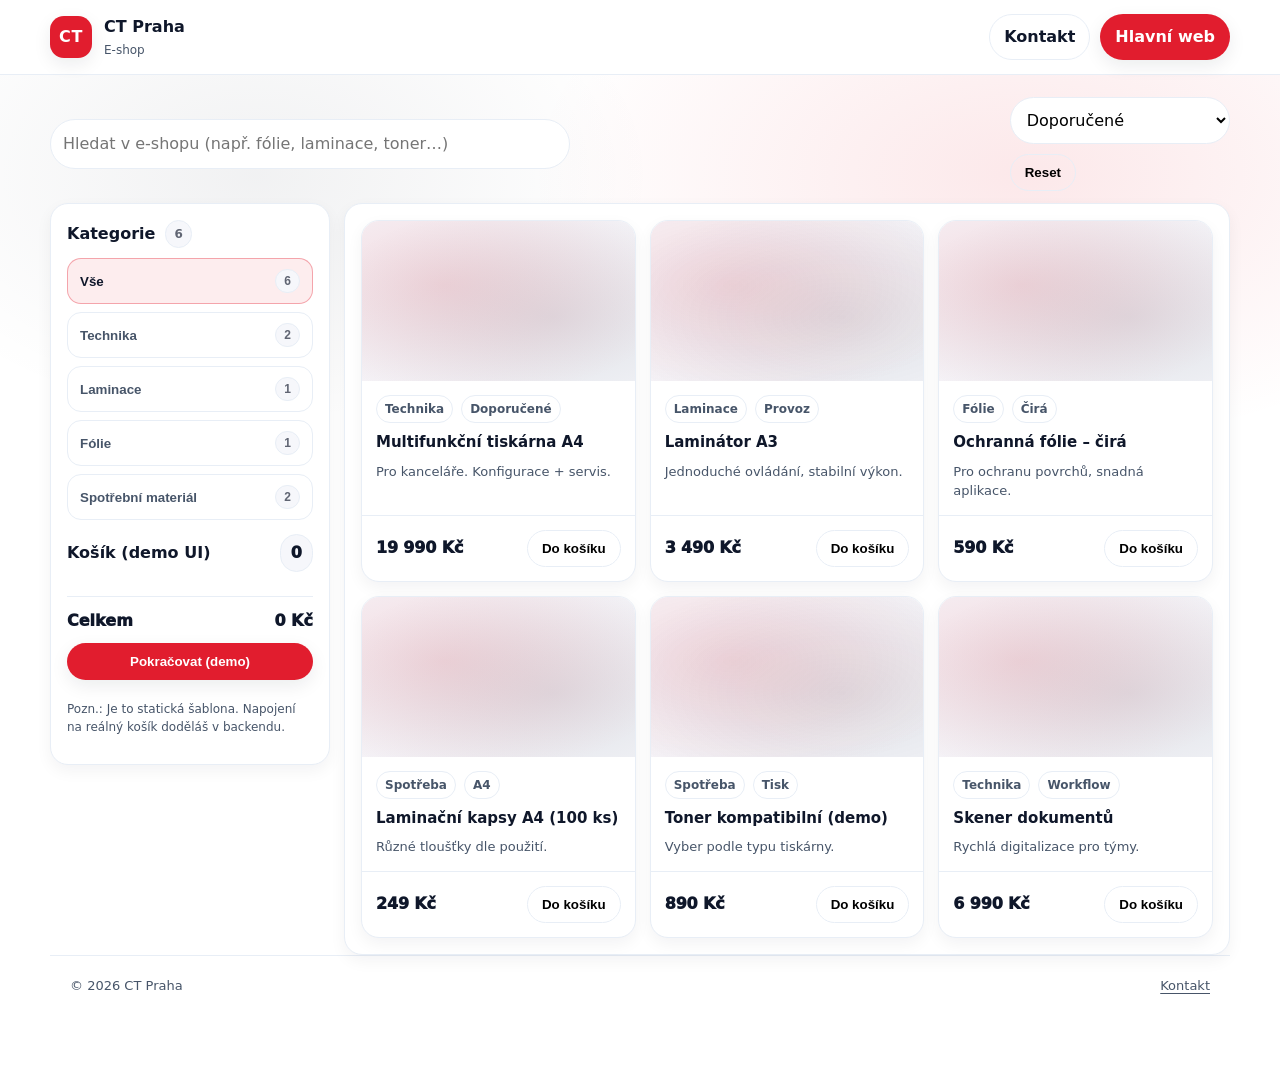
==== eshop.html @ f6f13177 "zmena" ====
<!doctype html>
<html lang="cs">
<head>
  <meta charset="utf-8" />
  <meta name="viewport" content="width=device-width,initial-scale=1" />
  <meta name="description" content="CT Praha e-shop – kancelářská technika, laminace, fólie a příslušenství." />
  <title>CT Praha | E-shop</title>

  <style>
    :root{
      --bg:#ffffff;
      --text:#0f172a;
      --muted:#475569;
      --border:#e8eef6;
      --soft:#f6f7fb;
      --shadow:0 12px 30px rgba(15,23,42,.08);
      --shadow2:0 6px 18px rgba(15,23,42,.08);
      --radius:18px;
      --radius-sm:14px;
      --container:1180px;

      --brand:#e11d2e;
      --brand-dark:#b70f1c;
      --ring: 0 0 0 4px rgba(225,29,46,.22);
    }
    *{ box-sizing:border-box; }
    html{ scroll-behavior:smooth; }
    body{
      margin:0;
      font-family: ui-sans-serif, system-ui, -apple-system, Segoe UI, Roboto, Arial, "Apple Color Emoji","Segoe UI Emoji";
      color:var(--text);
      background:var(--bg);
      line-height:1.5;
    }
    a{ color:inherit; text-decoration:none; }
    .container{ width:min(var(--container), calc(100% - 40px)); margin:0 auto; }

    /* Header */
    .header{
      position: sticky; top:0; z-index:50;
      background: rgba(255,255,255,.88);
      backdrop-filter: blur(10px);
      border-bottom: 1px solid var(--border);
    }
    .header__inner{
      display:flex; align-items:center; justify-content:space-between; gap:12px;
      padding: 14px 0;
    }
    .brand{ display:flex; align-items:center; gap:12px; }
    .brand__mark{
      width:42px; height:42px; border-radius:14px;
      background:var(--brand); color:#fff;
      display:grid; place-items:center;
      font-weight:900; letter-spacing:.6px;
      box-shadow:var(--shadow2);
      user-select:none;
    }
    .brand__text strong{ display:block; }
    .brand__text small{ display:block; color:var(--muted); font-size:12px; margin-top:2px; }

    .btn{
      display:inline-flex; align-items:center; justify-content:center;
      padding:10px 14px;
      border-radius:999px;
      border:1px solid transparent;
      font-weight:800;
      cursor:pointer;
      transition: transform .15s ease, background .15s ease, border-color .15s ease, box-shadow .15s ease;
      white-space:nowrap;
    }
    .btn:active{ transform: translateY(1px); }
    .btn:focus{ outline:none; box-shadow: var(--ring); }
    .btn--primary{ background: var(--brand); color:#fff; box-shadow: var(--shadow2); }
    .btn--primary:hover{ background: var(--brand-dark); }
    .btn--ghost{ background: transparent; border-color: var(--border); }
    .btn--ghost:hover{ background: var(--soft); }

    /* Layout */
    .page{
      padding: 22px 0 56px;
      background:
        radial-gradient(900px 500px at 80% 10%, rgba(225,29,46,.10), transparent 55%),
        radial-gradient(800px 500px at 20% 10%, rgba(15,23,42,.06), transparent 50%);
    }
    .grid{
      display:grid;
      grid-template-columns: 280px 1fr;
      gap: 14px;
      align-items:start;
    }

    .panel{
      border:1px solid var(--border);
      border-radius: var(--radius);
      background:#fff;
      box-shadow: 0 6px 16px rgba(15,23,42,.05);
      padding: 16px;
    }

    .toolbar{
      display:flex; gap:12px; flex-wrap:wrap;
      align-items:center; justify-content:space-between;
      margin-bottom: 12px;
    }
    .search{
      flex: 1 1 320px;
      max-width: 520px;
      display:flex;
      gap:10px;
      align-items:center;
    }
    input[type="search"], select{
      width:100%;
      padding: 12px 12px;
      border-radius: 999px;
      border:1px solid var(--border);
      background:#fff;
      font: inherit;
      outline:none;
    }
    input[type="search"]:focus, select:focus{ box-shadow: var(--ring); border-color: rgba(225,29,46,.35); }

    .cats{
      display:grid;
      gap: 8px;
      margin-top: 10px;
    }
    .cat{
      display:flex;
      align-items:center;
      justify-content:space-between;
      gap:10px;
      padding: 10px 12px;
      border-radius: 14px;
      border:1px solid var(--border);
      background:#fff;
      cursor:pointer;
      font-weight: 850;
      color: var(--muted);
    }
    .cat:hover{ background: var(--soft); color: var(--text); }
    .cat[aria-pressed="true"]{
      border-color: rgba(225,29,46,.35);
      background: rgba(225,29,46,.08);
      color: var(--text);
    }
    .badge{
      font-size: 12px;
      font-weight: 900;
      border:1px solid var(--border);
      background: var(--soft);
      padding: 4px 8px;
      border-radius: 999px;
      color: rgba(15,23,42,.65);
    }

    /* Products */
    .products{
      display:grid;
      grid-template-columns: repeat(3, minmax(0,1fr));
      gap: 14px;
    }
    .product{
      border:1px solid var(--border);
      border-radius: var(--radius);
      background:#fff;
      box-shadow: 0 6px 16px rgba(15,23,42,.05);
      overflow:hidden;
      display:flex;
      flex-direction:column;
      min-height: 320px;
    }
    .pimg{
      height: 160px;
      background:
        radial-gradient(400px 200px at 30% 40%, rgba(225,29,46,.14), transparent 60%),
        radial-gradient(400px 200px at 70% 60%, rgba(15,23,42,.10), transparent 60%),
        var(--soft);
    }
    .pbody{ padding: 14px; display:flex; flex-direction:column; gap:8px; flex:1; }
    .meta{ display:flex; gap:8px; flex-wrap:wrap; }
    .tag{
      font-size: 12px;
      font-weight: 900;
      color: var(--muted);
      border: 1px solid var(--border);
      background: #fff;
      padding: 4px 8px;
      border-radius: 999px;
    }
    .product h3{ margin:0; font-size: 15px; }
    .product p{ margin:0; color: var(--muted); font-size: 13px; }

    .pfoot{
      padding: 14px;
      border-top: 1px solid var(--border);
      display:flex;
      gap:10px;
      align-items:center;
      justify-content:space-between;
    }
    .price{ font-weight: 950; letter-spacing: -.01em; }
    .small{ font-size: 12px; color: var(--muted); }

    /* Cart */
    .cartTop{
      display:flex;
      align-items:center;
      gap:10px;
    }
    .cartCount{
      margin-left:auto;
      font-weight: 950;
      border:1px solid var(--border);
      background: var(--soft);
      padding: 6px 10px;
      border-radius: 999px;
    }
    .cartItems{
      margin-top: 12px;
      display:grid;
      gap: 10px;
    }
    .cartItem{
      border:1px solid var(--border);
      border-radius: 14px;
      padding: 10px;
      display:flex;
      gap:10px;
      align-items:flex-start;
    }
    .cartThumb{
      width: 44px; height: 44px;
      border-radius: 14px;
      background: var(--soft);
      border:1px solid var(--border);
      flex:0 0 auto;
    }
    .cartItem strong{ display:block; font-size: 13px; }
    .cartItem span{ display:block; font-size: 12px; color: var(--muted); margin-top: 2px; }
    .cartTotal{
      margin-top: 12px;
      border-top: 1px solid var(--border);
      padding-top: 12px;
      display:flex;
      align-items:center;
      justify-content:space-between;
      font-weight: 950;
    }

    /* Footer */
    .footer{
      border-top: 1px solid var(--border);
      padding: 20px 0;
      color: var(--muted);
      font-size: 13px;
    }

    @media (max-width: 1100px){
      .products{ grid-template-columns: repeat(2, minmax(0,1fr)); }
    }
    @media (max-width: 920px){
      .grid{ grid-template-columns: 1fr; }
      .products{ grid-template-columns: repeat(2, minmax(0,1fr)); }
    }
    @media (max-width: 520px){
      .products{ grid-template-columns: 1fr; }
    }
  </style>
</head>

<body>
  <header class="header" aria-label="E-shop navigace">
    <div class="container header__inner">
      <a class="brand" href="index.html" aria-label="Zpět na hlavní web">
        <span class="brand__mark" aria-hidden="true">CT</span>
        <span class="brand__text">
          <strong>CT Praha</strong>
          <small>E-shop</small>
        </span>
      </a>

      <div style="display:flex; gap:10px; align-items:center;">
        <a class="btn btn--ghost" href="index.html#kontakt">Kontakt</a>
        <a class="btn btn--primary" href="index.html">Hlavní web</a>
      </div>
    </div>
  </header>

  <main class="page">
    <div class="container">
      <div class="toolbar" aria-label="Nástroje e-shopu">
        <div class="search">
          <input id="q" type="search" placeholder="Hledat v e-shopu (např. fólie, laminace, toner…)" />
        </div>

        <div style="display:flex; gap:10px; align-items:center; flex-wrap:wrap;">
          <select id="sort" aria-label="Řazení">
            <option value="reco">Doporučené</option>
            <option value="name">Název A–Z</option>
            <option value="priceAsc">Cena ↑</option>
            <option value="priceDesc">Cena ↓</option>
          </select>
          <button class="btn btn--ghost" id="reset" type="button">Reset</button>
        </div>
      </div>

      <div class="grid">
        <!-- Sidebar -->
        <aside class="panel" aria-label="Filtry a košík">
          <div class="cartTop">
            <strong>Kategorie</strong>
            <span class="badge" id="countShown">0</span>
          </div>

          <div class="cats" id="cats">
            <button class="cat" type="button" aria-pressed="true" data-cat="all">Vše <span class="badge" data-b="all">—</span></button>
            <button class="cat" type="button" aria-pressed="false" data-cat="tech">Technika <span class="badge" data-b="tech">—</span></button>
            <button class="cat" type="button" aria-pressed="false" data-cat="lam">Laminace <span class="badge" data-b="lam">—</span></button>
            <button class="cat" type="button" aria-pressed="false" data-cat="folie">Fólie <span class="badge" data-b="folie">—</span></button>
            <button class="cat" type="button" aria-pressed="false" data-cat="spot">Spotřební materiál <span class="badge" data-b="spot">—</span></button>
          </div>

          <div style="height:14px;"></div>

          <div class="panel" style="box-shadow:none; padding:0; border:none;">
            <div class="cartTop">
              <strong>Košík (demo UI)</strong>
              <span class="cartCount" id="cartCount">0</span>
            </div>

            <div class="cartItems" id="cartItems">
              <!-- demo items -->
            </div>

            <div class="cartTotal">
              <span>Celkem</span>
              <span id="cartTotal">0 Kč</span>
            </div>

            <div style="height:10px;"></div>

            <button class="btn btn--primary" type="button" style="width:100%;">Pokračovat (demo)</button>
            <div style="height:8px;"></div>
            <p class="small">Pozn.: Je to statická šablona. Napojení na reálný košík doděláš v backendu.</p>
          </div>
        </aside>

        <!-- Products -->
        <section class="panel" aria-label="Produkty">
          <div class="products" id="products">
            <article class="product" data-cat="tech" data-name="Multifunkční tiskárna A4" data-price="19990">
              <div class="pimg" aria-hidden="true"></div>
              <div class="pbody">
                <div class="meta"><span class="tag">Technika</span><span class="tag">Doporučené</span></div>
                <h3>Multifunkční tiskárna A4</h3>
                <p>Pro kanceláře. Konfigurace + servis.</p>
              </div>
              <div class="pfoot">
                <span class="price">19 990 Kč</span>
                <button class="btn btn--ghost add" type="button">Do košíku</button>
              </div>
            </article>

            <article class="product" data-cat="lam" data-name="Laminátor A3" data-price="3490">
              <div class="pimg" aria-hidden="true"></div>
              <div class="pbody">
                <div class="meta"><span class="tag">Laminace</span><span class="tag">Provoz</span></div>
                <h3>Laminátor A3</h3>
                <p>Jednoduché ovládání, stabilní výkon.</p>
              </div>
              <div class="pfoot">
                <span class="price">3 490 Kč</span>
                <button class="btn btn--ghost add" type="button">Do košíku</button>
              </div>
            </article>

            <article class="product" data-cat="folie" data-name="Ochranná fólie – čirá" data-price="590">
              <div class="pimg" aria-hidden="true"></div>
              <div class="pbody">
                <div class="meta"><span class="tag">Fólie</span><span class="tag">Čirá</span></div>
                <h3>Ochranná fólie – čirá</h3>
                <p>Pro ochranu povrchů, snadná aplikace.</p>
              </div>
              <div class="pfoot">
                <span class="price">590 Kč</span>
                <button class="btn btn--ghost add" type="button">Do košíku</button>
              </div>
            </article>

            <article class="product" data-cat="spot" data-name="Laminační kapsy A4 (100 ks)" data-price="249">
              <div class="pimg" aria-hidden="true"></div>
              <div class="pbody">
                <div class="meta"><span class="tag">Spotřeba</span><span class="tag">A4</span></div>
                <h3>Laminační kapsy A4 (100 ks)</h3>
                <p>Různé tloušťky dle použití.</p>
              </div>
              <div class="pfoot">
                <span class="price">249 Kč</span>
                <button class="btn btn--ghost add" type="button">Do košíku</button>
              </div>
            </article>

            <article class="product" data-cat="spot" data-name="Toner kompatibilní (demo)" data-price="890">
              <div class="pimg" aria-hidden="true"></div>
              <div class="pbody">
                <div class="meta"><span class="tag">Spotřeba</span><span class="tag">Tisk</span></div>
                <h3>Toner kompatibilní (demo)</h3>
                <p>Vyber podle typu tiskárny.</p>
              </div>
              <div class="pfoot">
                <span class="price">890 Kč</span>
                <button class="btn btn--ghost add" type="button">Do košíku</button>
              </div>
            </article>

            <article class="product" data-cat="tech" data-name="Skener dokumentů" data-price="6990">
              <div class="pimg" aria-hidden="true"></div>
              <div class="pbody">
                <div class="meta"><span class="tag">Technika</span><span class="tag">Workflow</span></div>
                <h3>Skener dokumentů</h3>
                <p>Rychlá digitalizace pro týmy.</p>
              </div>
              <div class="pfoot">
                <span class="price">6 990 Kč</span>
                <button class="btn btn--ghost add" type="button">Do košíku</button>
              </div>
            </article>
          </div>
        </section>
      </div>

      <footer class="footer">
        <div class="container" style="padding:0;">
          <div style="display:flex; justify-content:space-between; gap:10px; flex-wrap:wrap;">
            <span>© <span id="year"></span> CT Praha</span>
            <span><a href="index.html#kontakt" style="text-decoration:underline; text-underline-offset:3px;">Kontakt</a></span>
          </div>
        </div>
      </footer>
    </div>
  </main>

  <script>
    // Year
    document.getElementById('year').textContent = String(new Date().getFullYear());

    // Elements
    const q = document.getElementById('q');
    const sort = document.getElementById('sort');
    const reset = document.getElementById('reset');
    const catButtons = Array.from(document.querySelectorAll('.cat'));
    const productsWrap = document.getElementById('products');
    let products = Array.from(document.querySelectorAll('.product'));

    // Cart (simple demo)
    const cartItemsEl = document.getElementById('cartItems');
    const cartCountEl = document.getElementById('cartCount');
    const cartTotalEl = document.getElementById('cartTotal');
    const countShown = document.getElementById('countShown');

    let cart = [];
    let activeCat = 'all';
    let query = '';

    function fmtCZK(n){
      return new Intl.NumberFormat('cs-CZ').format(n) + ' Kč';
    }

    function updateBadges(){
      const totals = { all: products.length, tech:0, lam:0, folie:0, spot:0 };
      products.forEach(p => totals[p.dataset.cat] = (totals[p.dataset.cat] || 0) + 1);

      document.querySelectorAll('[data-b]').forEach(b => {
        const k = b.getAttribute('data-b');
        b.textContent = (totals[k] ?? 0);
      });
    }

    function apply(){
      const qq = query.trim().toLowerCase();

      // Filter
      let filtered = products.filter(p => {
        const catOk = activeCat === 'all' || p.dataset.cat === activeCat;
        const name = (p.dataset.name || '').toLowerCase();
        const text = (p.innerText || '').toLowerCase();
        const qOk = !qq || name.includes(qq) || text.includes(qq);
        return catOk && qOk;
      });

      // Sort
      const mode = sort.value;
      if (mode === 'name'){
        filtered.sort((a,b) => (a.dataset.name||'').localeCompare((b.dataset.name||''), 'cs'));
      }
      if (mode === 'priceAsc'){
        filtered.sort((a,b) => Number(a.dataset.price||0) - Number(b.dataset.price||0));
      }
      if (mode === 'priceDesc'){
        filtered.sort((a,b) => Number(b.dataset.price||0) - Number(a.dataset.price||0));
      }

      // Render by reordering DOM (simple)
      filtered.forEach(p => productsWrap.appendChild(p));
      products.forEach(p => p.style.display = filtered.includes(p) ? '' : 'none');

      countShown.textContent = String(filtered.length);
    }

    function renderCart(){
      cartItemsEl.innerHTML = '';
      let total = 0;

      cart.forEach(item => {
        total += item.price;
        const row = document.createElement('div');
        row.className = 'cartItem';
        row.innerHTML = `
          <div class="cartThumb" aria-hidden="true"></div>
          <div style="flex:1;">
            <strong>${item.name}</strong>
            <span>${fmtCZK(item.price)}</span>
          </div>
          <button class="btn btn--ghost" type="button" data-remove="${item.id}" style="padding:8px 10px;">✕</button>
        `;
        cartItemsEl.appendChild(row);
      });

      cartCountEl.textContent = String(cart.length);
      cartTotalEl.textContent = fmtCZK(total);

      cartItemsEl.querySelectorAll('[data-remove]').forEach(btn => {
        btn.addEventListener('click', () => {
          const id = btn.getAttribute('data-remove');
          cart = cart.filter(x => x.id !== id);
          renderCart();
        });
      });
    }

    // Events
    catButtons.forEach(btn => {
      btn.addEventListener('click', () => {
        catButtons.forEach(b => b.setAttribute('aria-pressed', 'false'));
        btn.setAttribute('aria-pressed', 'true');
        activeCat = btn.dataset.cat || 'all';
        apply();
      });
    });

    q.addEventListener('input', (e) => {
      query = e.target.value || '';
      apply();
    });

    sort.addEventListener('change', apply);

    reset.addEventListener('click', () => {
      query = '';
      q.value = '';
      sort.value = 'reco';
      activeCat = 'all';
      catButtons.forEach(b => b.setAttribute('aria-pressed', String(b.dataset.cat === 'all')));
      apply();
    });

    document.querySelectorAll('.add').forEach((btn, idx) => {
      btn.addEventListener('click', () => {
        const p = btn.closest('.product');
        const name = p.dataset.name || 'Produkt';
        const price = Number(p.dataset.price || 0);
        cart.push({ id: name + '_' + idx + '_' + Date.now(), name, price });
        renderCart();
      });
    });

    updateBadges();
    apply();
    renderCart();
  </script>
</body>
</html>
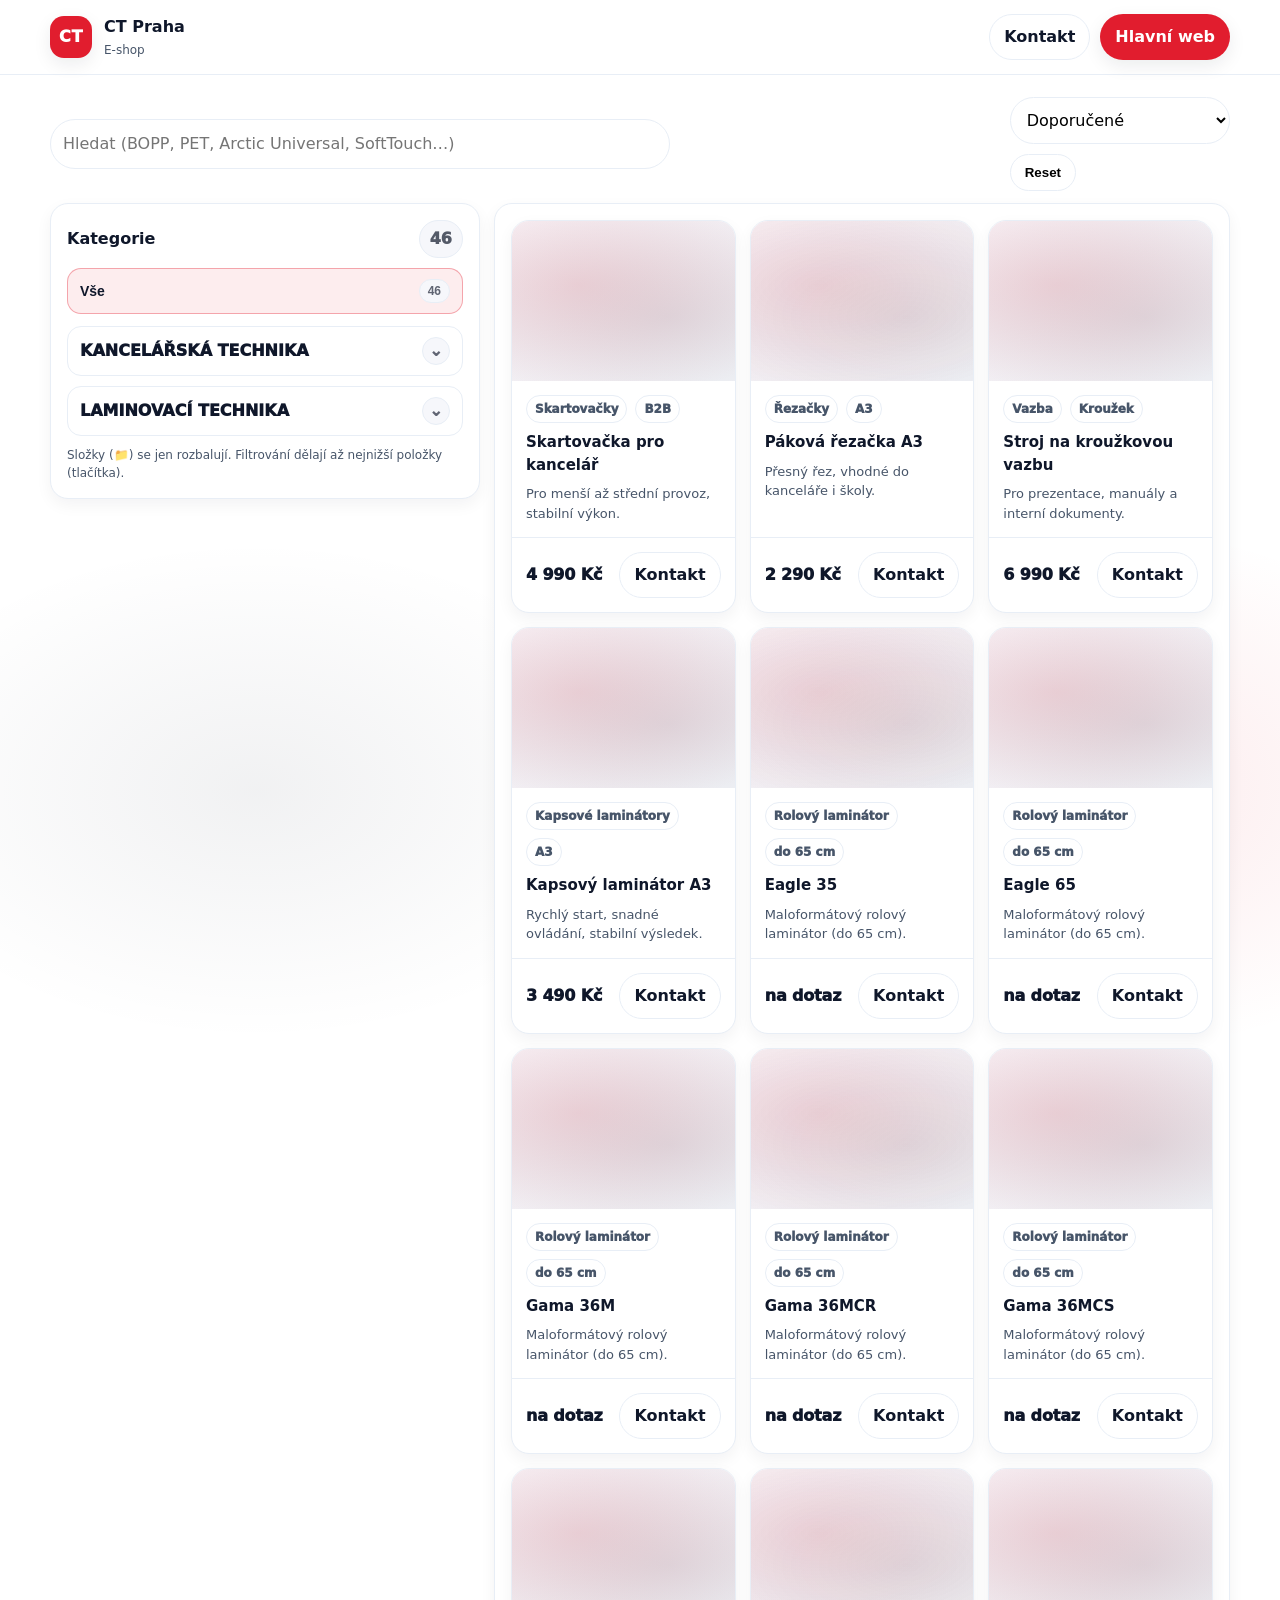
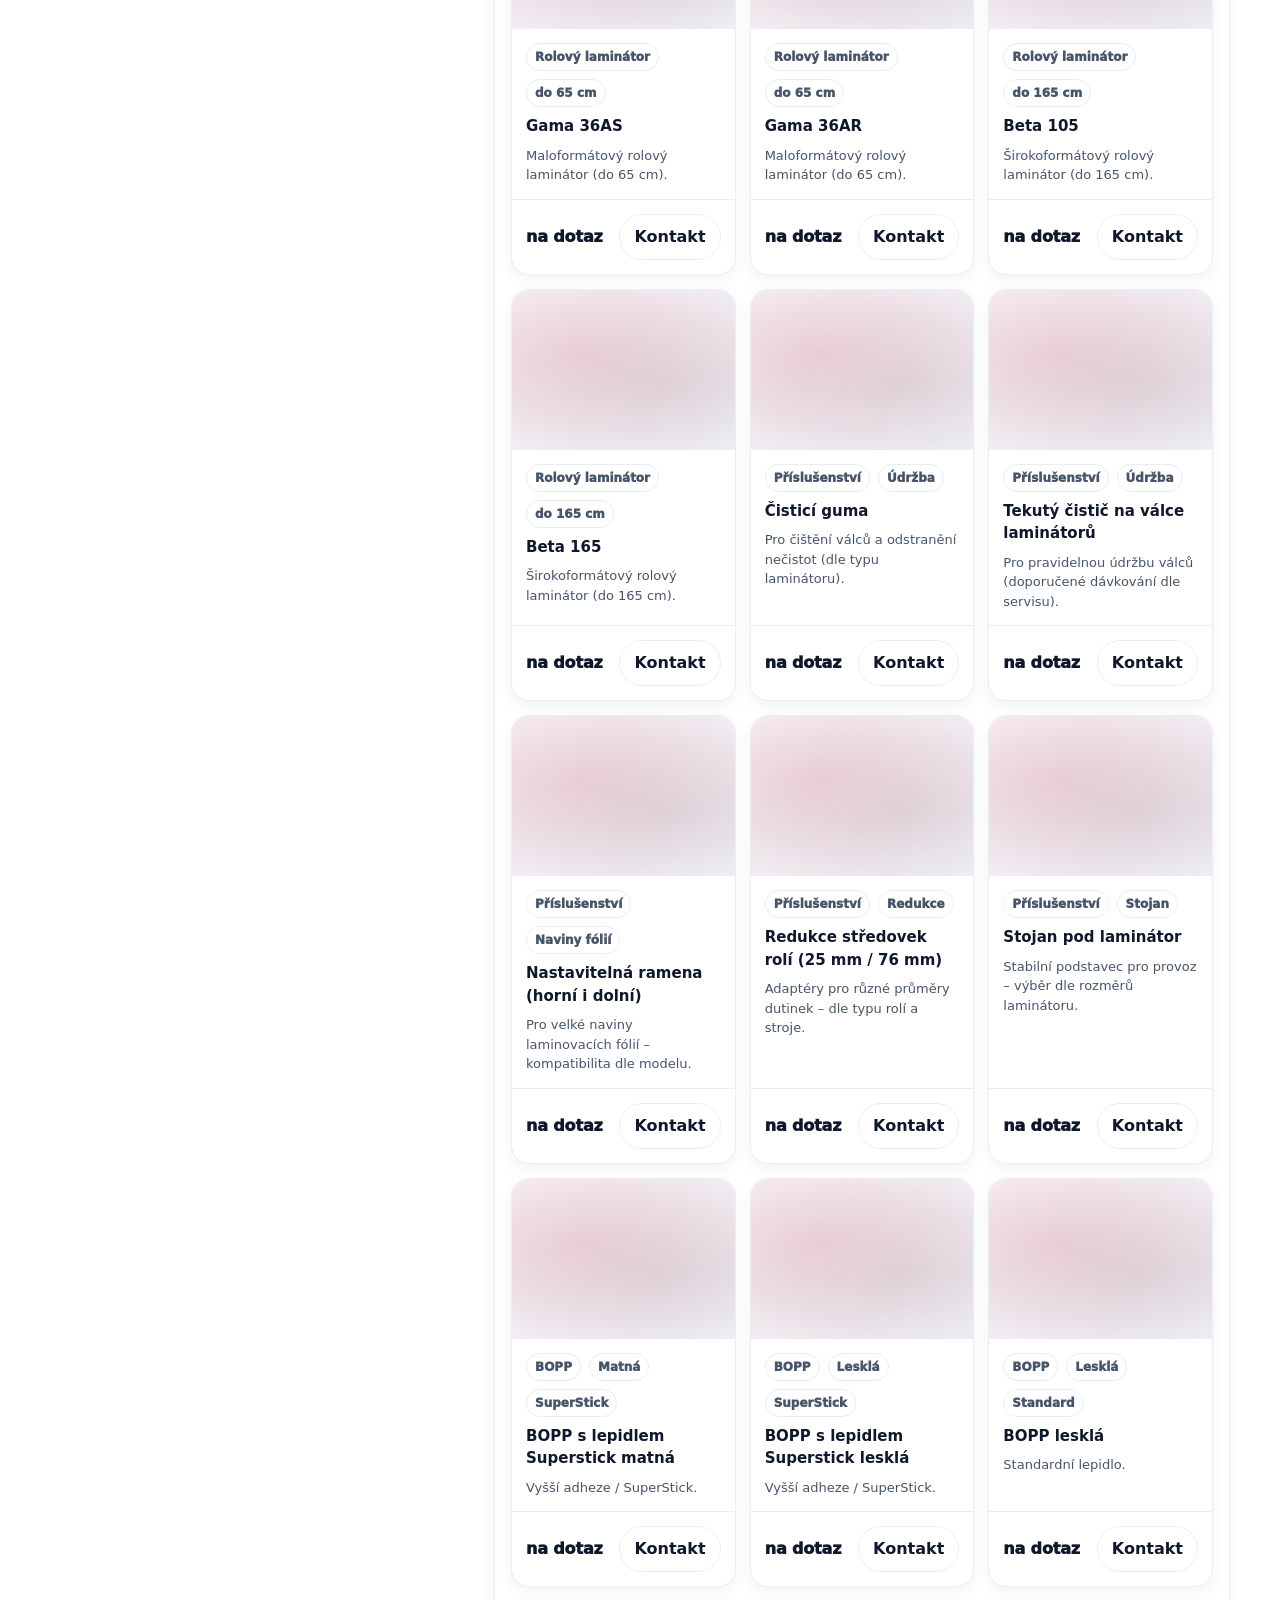
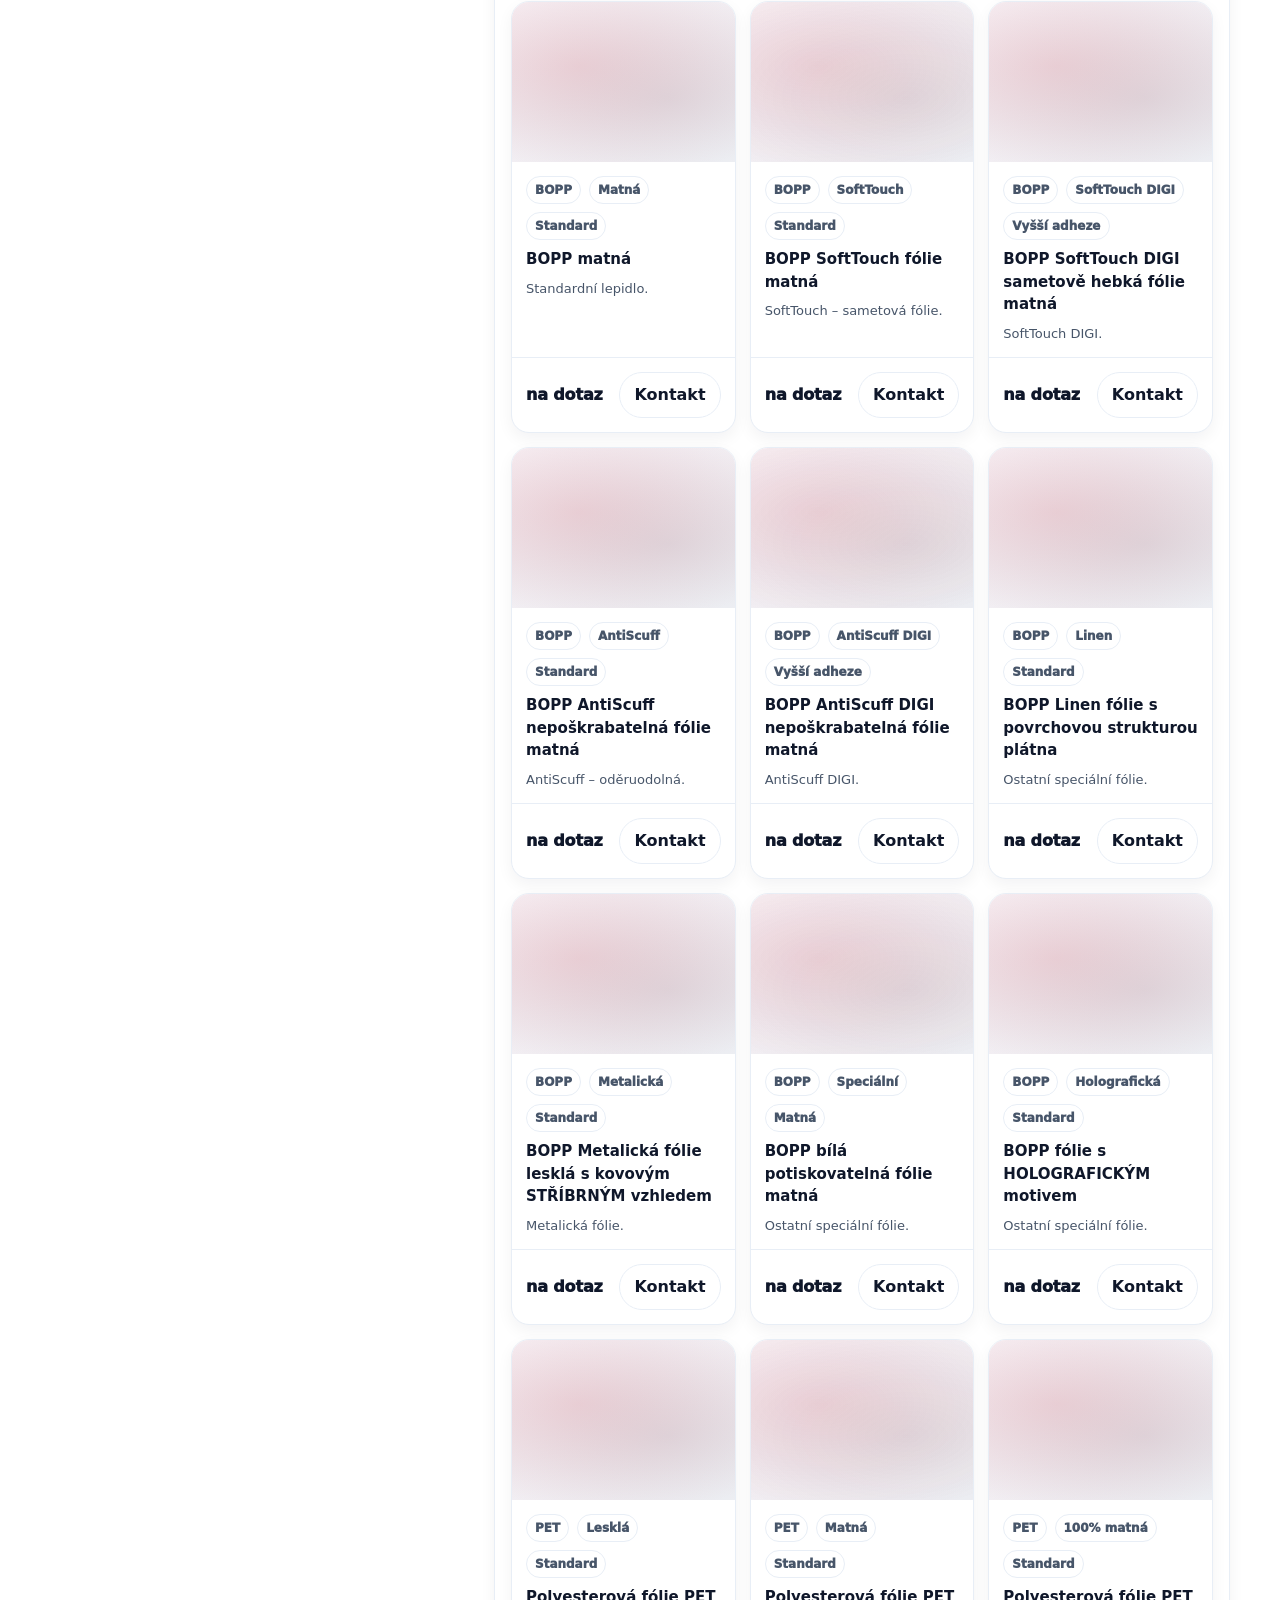
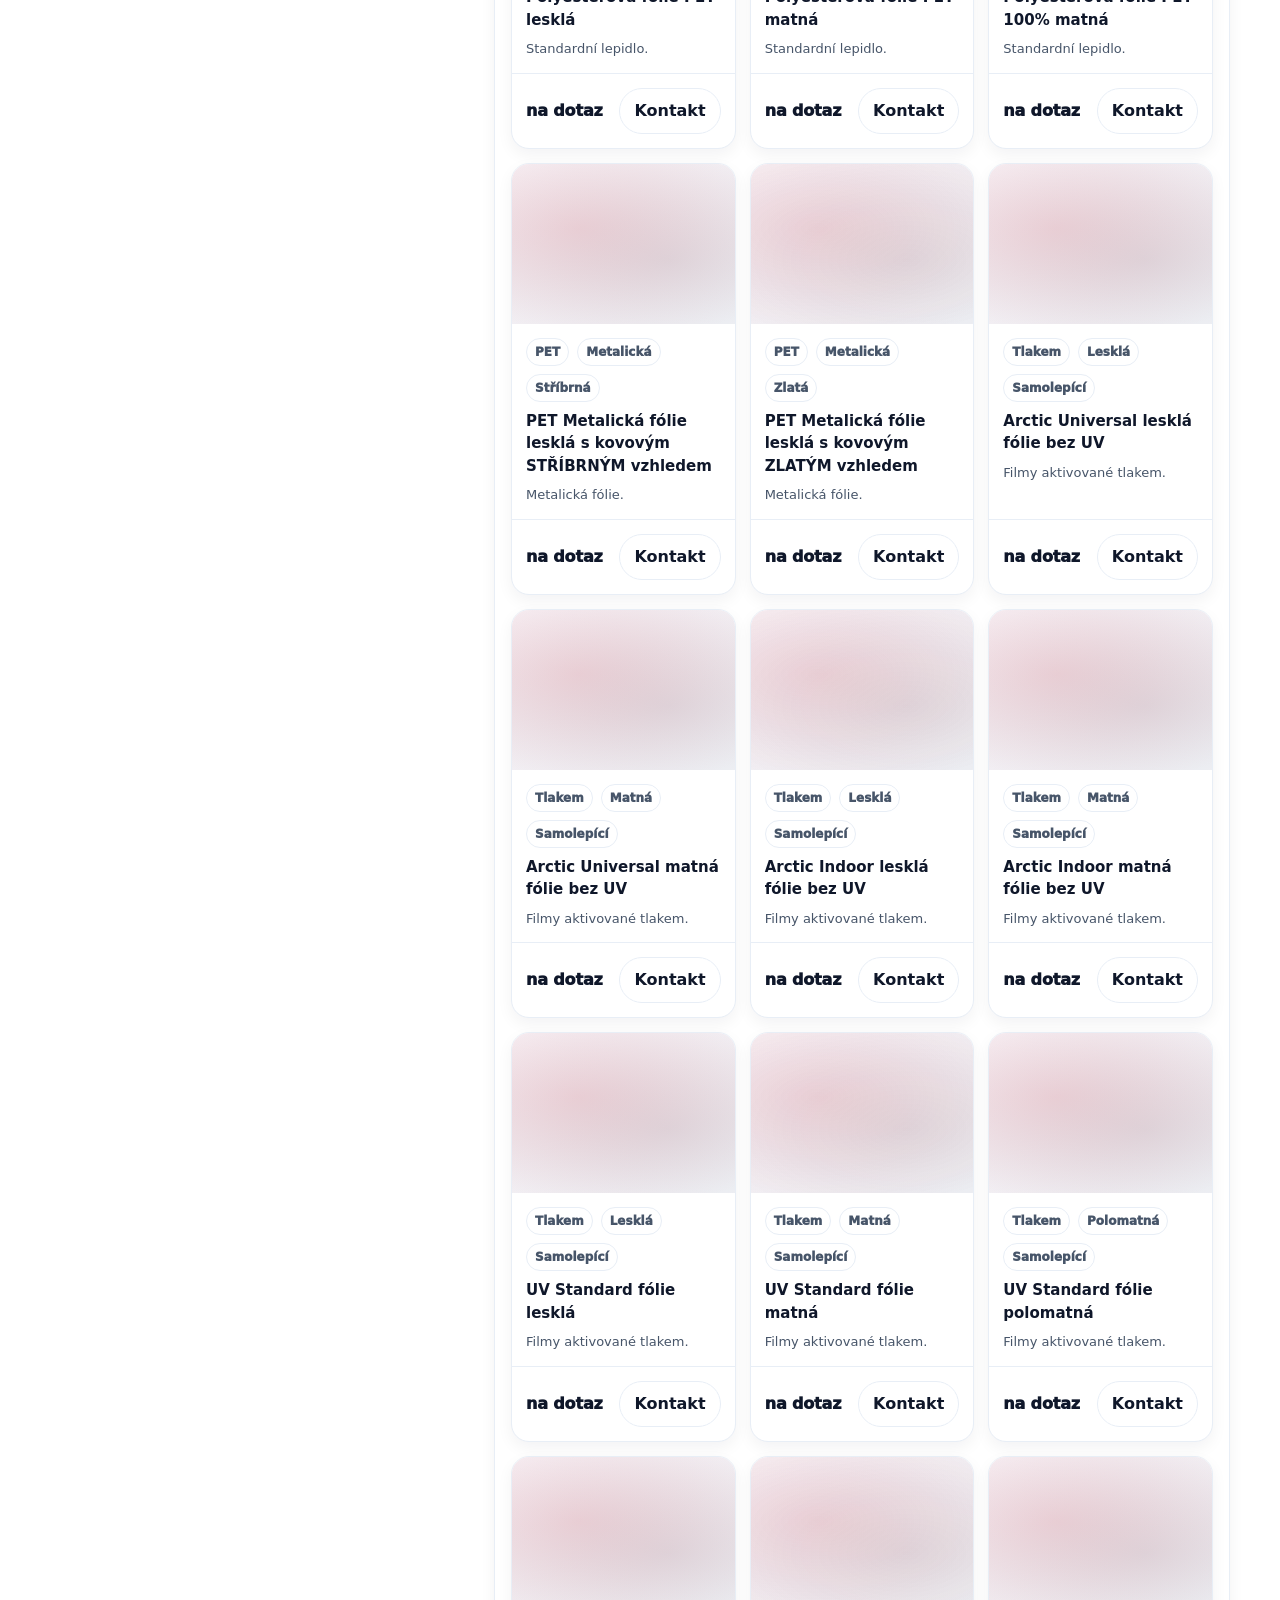
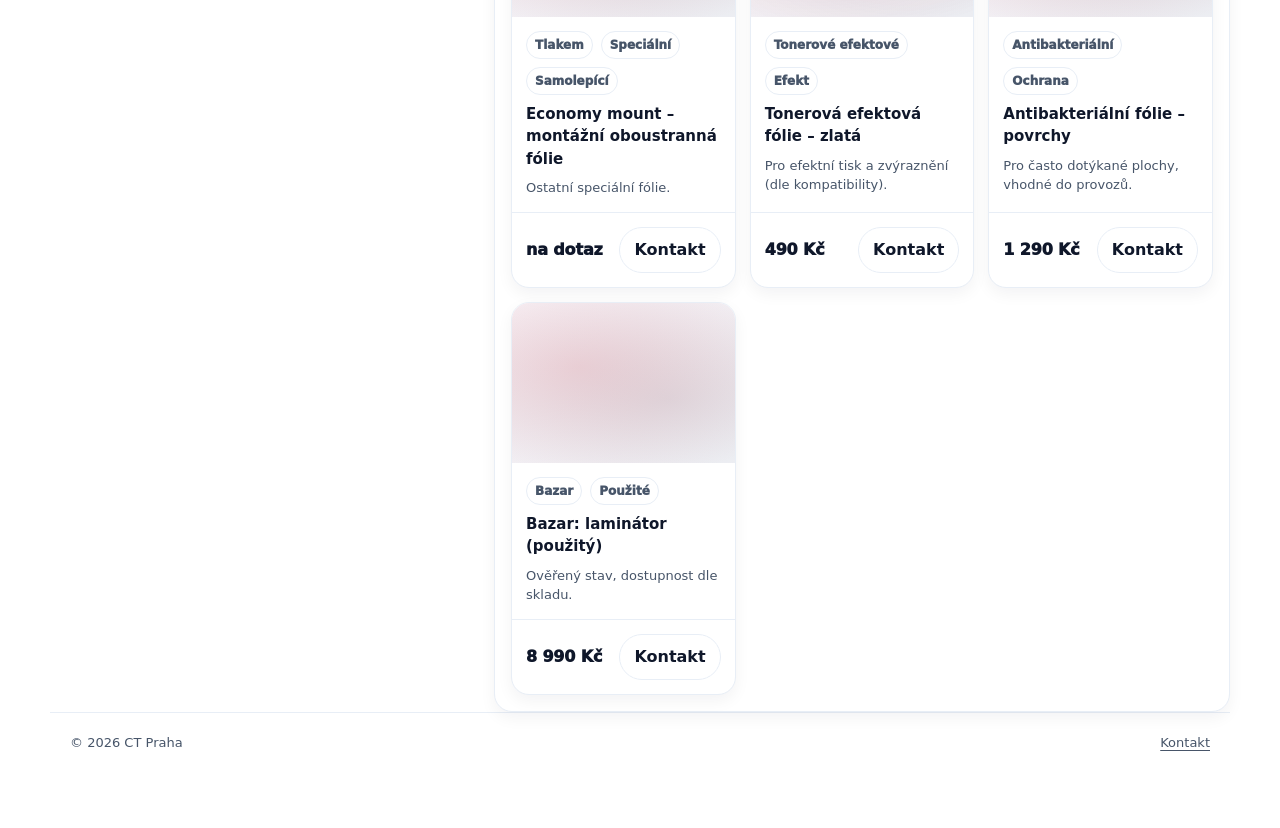
==== commit f9c0da95: "zmena 2" ====
--- a/eshop.html
+++ b/eshop.html
@@ -3,7 +3,7 @@
 <head>
   <meta charset="utf-8" />
   <meta name="viewport" content="width=device-width,initial-scale=1" />
-  <meta name="description" content="CT Praha e-shop – kancelářská technika, laminace, fólie a příslušenství." />
+  <meta name="description" content="CT Praha e-shop – kancelářská a laminovací technika, fólie a příslušenství." />
   <title>CT Praha | E-shop</title>
 
   <style>
@@ -11,18 +11,19 @@
       --bg:#ffffff;
       --text:#0f172a;
       --muted:#475569;
+      --muted2:#64748b;
       --border:#e8eef6;
       --soft:#f6f7fb;
       --shadow:0 12px 30px rgba(15,23,42,.08);
       --shadow2:0 6px 18px rgba(15,23,42,.08);
       --radius:18px;
-      --radius-sm:14px;
       --container:1180px;
 
       --brand:#e11d2e;
       --brand-dark:#b70f1c;
       --ring: 0 0 0 4px rgba(225,29,46,.22);
     }
+
     *{ box-sizing:border-box; }
     html{ scroll-behavior:smooth; }
     body{
@@ -51,7 +52,7 @@
       width:42px; height:42px; border-radius:14px;
       background:var(--brand); color:#fff;
       display:grid; place-items:center;
-      font-weight:900; letter-spacing:.6px;
+      font-weight:950; letter-spacing:.6px;
       box-shadow:var(--shadow2);
       user-select:none;
     }
@@ -63,7 +64,7 @@
       padding:10px 14px;
       border-radius:999px;
       border:1px solid transparent;
-      font-weight:800;
+      font-weight:900;
       cursor:pointer;
       transition: transform .15s ease, background .15s ease, border-color .15s ease, box-shadow .15s ease;
       white-space:nowrap;
@@ -84,11 +85,10 @@
     }
     .grid{
       display:grid;
-      grid-template-columns: 280px 1fr;
+      grid-template-columns: 430px 1fr;
       gap: 14px;
       align-items:start;
     }
-
     .panel{
       border:1px solid var(--border);
       border-radius: var(--radius);
@@ -97,6 +97,7 @@
       padding: 16px;
     }
 
+    /* Toolbar */
     .toolbar{
       display:flex; gap:12px; flex-wrap:wrap;
       align-items:center; justify-content:space-between;
@@ -104,7 +105,7 @@
     }
     .search{
       flex: 1 1 320px;
-      max-width: 520px;
+      max-width: 620px;
       display:flex;
       gap:10px;
       align-items:center;
@@ -120,12 +121,31 @@
     }
     input[type="search"]:focus, select:focus{ box-shadow: var(--ring); border-color: rgba(225,29,46,.35); }
 
-    .cats{
-      display:grid;
-      gap: 8px;
-      margin-top: 10px;
-    }
-    .cat{
+    .small{ font-size: 12px; color: var(--muted); margin: 10px 0 0; }
+
+    /* Tree title */
+    .treeTitle{
+      display:flex;
+      align-items:center;
+      justify-content:space-between;
+      gap:10px;
+      margin-bottom: 10px;
+    }
+    .pillCount{
+      font-weight: 950;
+      border:1px solid var(--border);
+      background: var(--soft);
+      padding: 6px 10px;
+      border-radius: 999px;
+      color: rgba(15,23,42,.70);
+    }
+
+    /* Folders (details/summary) */
+    details{ border-radius: var(--radius); }
+    details summary::-webkit-details-marker{ display:none; }
+    summary{ list-style:none; }
+
+    .folder{
       display:flex;
       align-items:center;
       justify-content:space-between;
@@ -135,23 +155,90 @@
       border:1px solid var(--border);
       background:#fff;
       cursor:pointer;
-      font-weight: 850;
-      color: var(--muted);
-    }
-    .cat:hover{ background: var(--soft); color: var(--text); }
-    .cat[aria-pressed="true"]{
+      font-weight: 950;
+      color: var(--text);
+      user-select:none;
+    }
+    .folder:hover{ background: var(--soft); }
+    .folder:focus{ outline:none; box-shadow: var(--ring); }
+
+    /* little separators to make the tree easier to scan */
+    details + details{ margin-top:10px; }
+
+    .caret{
+      width:28px; height:28px;
+      border-radius: 999px;
+      border:1px solid var(--border);
+      background: var(--soft);
+      display:grid; place-items:center;
+      transition: transform .15s ease;
+      color: rgba(15,23,42,.65);
+      flex: 0 0 auto;
+    }
+    details[open] > summary .caret{ transform: rotate(180deg); }
+
+    .node{
+      margin-top: 10px;
+      padding-left: 14px;
+      display:grid;
+      gap:10px;
+      position: relative;
+    }
+    /* subtle guide line */
+    .node:before{
+      content:"";
+      position:absolute;
+      left:6px;
+      top:2px;
+      bottom:2px;
+      width:1px;
+      background: rgba(15,23,42,.06);
+    }
+
+    /* Leaf filter buttons */
+    .subcats{ display:grid; gap:8px; }
+
+    .subcat{
+      display:flex;
+      align-items:center;
+      justify-content:space-between;
+      gap:10px;
+      padding: 10px 12px;
+      border-radius: 14px;
+      border:1px solid var(--border);
+      background:#fff;
+      cursor:pointer;
+
+      /* less bold + cleaner */
+      font-weight: 650;
+      font-size: 14px;
+      color: var(--muted2);
+
+      text-align:left;
+      width:100%;
+      transition: background .15s ease, border-color .15s ease, color .15s ease, transform .12s ease;
+    }
+    .subcat:hover{
+      background: var(--soft);
+      color: var(--text);
+    }
+    .subcat:active{ transform: translateY(1px); }
+    .subcat[aria-pressed="true"]{
       border-color: rgba(225,29,46,.35);
       background: rgba(225,29,46,.08);
       color: var(--text);
-    }
+      font-weight: 750;
+    }
+
     .badge{
       font-size: 12px;
-      font-weight: 900;
+      font-weight: 850;
       border:1px solid var(--border);
       background: var(--soft);
       padding: 4px 8px;
       border-radius: 999px;
       color: rgba(15,23,42,.65);
+      flex: 0 0 auto;
     }
 
     /* Products */
@@ -168,7 +255,7 @@
       overflow:hidden;
       display:flex;
       flex-direction:column;
-      min-height: 320px;
+      min-height: 300px;
     }
     .pimg{
       height: 160px;
@@ -181,7 +268,7 @@
     .meta{ display:flex; gap:8px; flex-wrap:wrap; }
     .tag{
       font-size: 12px;
-      font-weight: 900;
+      font-weight: 950;
       color: var(--muted);
       border: 1px solid var(--border);
       background: #fff;
@@ -200,53 +287,6 @@
       justify-content:space-between;
     }
     .price{ font-weight: 950; letter-spacing: -.01em; }
-    .small{ font-size: 12px; color: var(--muted); }
-
-    /* Cart */
-    .cartTop{
-      display:flex;
-      align-items:center;
-      gap:10px;
-    }
-    .cartCount{
-      margin-left:auto;
-      font-weight: 950;
-      border:1px solid var(--border);
-      background: var(--soft);
-      padding: 6px 10px;
-      border-radius: 999px;
-    }
-    .cartItems{
-      margin-top: 12px;
-      display:grid;
-      gap: 10px;
-    }
-    .cartItem{
-      border:1px solid var(--border);
-      border-radius: 14px;
-      padding: 10px;
-      display:flex;
-      gap:10px;
-      align-items:flex-start;
-    }
-    .cartThumb{
-      width: 44px; height: 44px;
-      border-radius: 14px;
-      background: var(--soft);
-      border:1px solid var(--border);
-      flex:0 0 auto;
-    }
-    .cartItem strong{ display:block; font-size: 13px; }
-    .cartItem span{ display:block; font-size: 12px; color: var(--muted); margin-top: 2px; }
-    .cartTotal{
-      margin-top: 12px;
-      border-top: 1px solid var(--border);
-      padding-top: 12px;
-      display:flex;
-      align-items:center;
-      justify-content:space-between;
-      font-weight: 950;
-    }
 
     /* Footer */
     .footer{
@@ -259,7 +299,7 @@
     @media (max-width: 1100px){
       .products{ grid-template-columns: repeat(2, minmax(0,1fr)); }
     }
-    @media (max-width: 920px){
+    @media (max-width: 980px){
       .grid{ grid-template-columns: 1fr; }
       .products{ grid-template-columns: repeat(2, minmax(0,1fr)); }
     }
@@ -280,7 +320,7 @@
         </span>
       </a>
 
-      <div style="display:flex; gap:10px; align-items:center;">
+      <div style="display:flex; gap:10px; align-items:center; flex-wrap:wrap;">
         <a class="btn btn--ghost" href="index.html#kontakt">Kontakt</a>
         <a class="btn btn--primary" href="index.html">Hlavní web</a>
       </div>
@@ -291,7 +331,7 @@
     <div class="container">
       <div class="toolbar" aria-label="Nástroje e-shopu">
         <div class="search">
-          <input id="q" type="search" placeholder="Hledat v e-shopu (např. fólie, laminace, toner…)" />
+          <input id="q" type="search" placeholder="Hledat (BOPP, PET, Arctic Universal, SoftTouch…)" />
         </div>
 
         <div style="display:flex; gap:10px; align-items:center; flex-wrap:wrap;">
@@ -306,126 +346,540 @@
       </div>
 
       <div class="grid">
-        <!-- Sidebar -->
-        <aside class="panel" aria-label="Filtry a košík">
-          <div class="cartTop">
+        <!-- SIDEBAR -->
+        <aside class="panel" aria-label="Kategorie a podkategorie">
+          <div class="treeTitle">
             <strong>Kategorie</strong>
-            <span class="badge" id="countShown">0</span>
+            <span class="pillCount" id="countShown">0</span>
           </div>
 
-          <div class="cats" id="cats">
-            <button class="cat" type="button" aria-pressed="true" data-cat="all">Vše <span class="badge" data-b="all">—</span></button>
-            <button class="cat" type="button" aria-pressed="false" data-cat="tech">Technika <span class="badge" data-b="tech">—</span></button>
-            <button class="cat" type="button" aria-pressed="false" data-cat="lam">Laminace <span class="badge" data-b="lam">—</span></button>
-            <button class="cat" type="button" aria-pressed="false" data-cat="folie">Fólie <span class="badge" data-b="folie">—</span></button>
-            <button class="cat" type="button" aria-pressed="false" data-cat="spot">Spotřební materiál <span class="badge" data-b="spot">—</span></button>
+          <!-- Always visible -->
+          <div class="subcats" style="margin-bottom:12px;">
+            <button class="subcat" type="button" aria-pressed="true" data-filter="all">
+              Vše <span class="badge" data-b="all">—</span>
+            </button>
           </div>
 
-          <div style="height:14px;"></div>
-
-          <div class="panel" style="box-shadow:none; padding:0; border:none;">
-            <div class="cartTop">
-              <strong>Košík (demo UI)</strong>
-              <span class="cartCount" id="cartCount">0</span>
+          <!-- KANCELÁŘSKÁ TECHNIKA (default zavřené) -->
+          <details>
+            <summary class="folder" tabindex="0">
+              <span>KANCELÁŘSKÁ TECHNIKA</span>
+              <span class="caret" aria-hidden="true">⌄</span>
+            </summary>
+            <div class="node">
+              <div class="subcats">
+                <button class="subcat" type="button" aria-pressed="false" data-filter="skartovacky">
+                  Skartovačky <span class="badge" data-b="skartovacky">—</span>
+                </button>
+                <button class="subcat" type="button" aria-pressed="false" data-filter="rezacky">
+                  Řezačky <span class="badge" data-b="rezacky">—</span>
+                </button>
+                <button class="subcat" type="button" aria-pressed="false" data-filter="vazba">
+                  Stroje na vazbu <span class="badge" data-b="vazba">—</span>
+                </button>
+                <button class="subcat" type="button" aria-pressed="false" data-filter="kapsove-laminatory">
+                  Kapsové laminátory <span class="badge" data-b="kapsove-laminatory">—</span>
+                </button>
+              </div>
             </div>
-
-            <div class="cartItems" id="cartItems">
-              <!-- demo items -->
+          </details>
+
+          <!-- LAMINOVACÍ TECHNIKA (default zavřené) -->
+          <details>
+            <summary class="folder" tabindex="0">
+              <span>LAMINOVACÍ TECHNIKA</span>
+              <span class="caret" aria-hidden="true">⌄</span>
+            </summary>
+
+            <div class="node">
+
+              <!-- ROLOVÉ LAMINÁTORY -->
+              <details>
+                <summary class="folder" tabindex="0">
+                  <span>Rolové Laminátory</span>
+                  <span class="caret" aria-hidden="true">⌄</span>
+                </summary>
+                <div class="node">
+                  <div class="subcats">
+                    <button class="subcat" type="button" aria-pressed="false" data-filter="rolove-maloformatove">
+                      Maloformátové (do 65 cm) <span class="badge" data-b="rolove-maloformatove">—</span>
+                    </button>
+                    <button class="subcat" type="button" aria-pressed="false" data-filter="rolove-sirokoformatove">
+                      Širokoformátové (do 165 cm) <span class="badge" data-b="rolove-sirokoformatove">—</span>
+                    </button>
+                    <button class="subcat" type="button" aria-pressed="false" data-filter="rolove-prislusenstvi">
+                      Příslušenství (ramena / stojany) <span class="badge" data-b="rolove-prislusenstvi">—</span>
+                    </button>
+                  </div>
+                </div>
+              </details>
+
+              <!-- LAMINOVACÍ FÓLIE -->
+              <details>
+                <summary class="folder" tabindex="0">
+                  <span>Laminovací Fólie</span>
+                  <span class="caret" aria-hidden="true">⌄</span>
+                </summary>
+
+                <div class="node">
+
+                  <!-- PODLE DRUHU FÓLIE -->
+                  <details>
+                    <summary class="folder" tabindex="0">
+                      <span>Podle druhu fólie</span>
+                      <span class="caret" aria-hidden="true">⌄</span>
+                    </summary>
+                    <div class="node">
+                      <div class="subcats">
+                        <button class="subcat" type="button" aria-pressed="false" data-filter="folie-druh-bopp">
+                          Polypropylenové fólie (BOPP) <span class="badge" data-b="folie-druh-bopp">—</span>
+                        </button>
+                        <button class="subcat" type="button" aria-pressed="false" data-filter="folie-druh-pet">
+                          Polyesterové fólie (PET) <span class="badge" data-b="folie-druh-pet">—</span>
+                        </button>
+                        <button class="subcat" type="button" aria-pressed="false" data-filter="folie-druh-tlak">
+                          Filmy aktivované tlakem <span class="badge" data-b="folie-druh-tlak">—</span>
+                        </button>
+                      </div>
+                    </div>
+                  </details>
+
+                  <!-- PODLE POVRCHOVÉ ÚPRAVY -->
+                  <details>
+                    <summary class="folder" tabindex="0">
+                      <span>Podle povrchové úpravy</span>
+                      <span class="caret" aria-hidden="true">⌄</span>
+                    </summary>
+                    <div class="node">
+                      <div class="subcats">
+                        <button class="subcat" type="button" aria-pressed="false" data-filter="folie-povrch-leskla">
+                          Lesklá <span class="badge" data-b="folie-povrch-leskla">—</span>
+                        </button>
+                        <button class="subcat" type="button" aria-pressed="false" data-filter="folie-povrch-matna">
+                          Matná <span class="badge" data-b="folie-povrch-matna">—</span>
+                        </button>
+                        <button class="subcat" type="button" aria-pressed="false" data-filter="folie-povrch-antiscuff">
+                          AntiScuff – oděruodolná <span class="badge" data-b="folie-povrch-antiscuff">—</span>
+                        </button>
+                        <button class="subcat" type="button" aria-pressed="false" data-filter="folie-povrch-softtouch">
+                          SoftTouch – sametová fólie <span class="badge" data-b="folie-povrch-softtouch">—</span>
+                        </button>
+                        <button class="subcat" type="button" aria-pressed="false" data-filter="folie-povrch-metalicka">
+                          Metalická fólie <span class="badge" data-b="folie-povrch-metalicka">—</span>
+                        </button>
+                        <button class="subcat" type="button" aria-pressed="false" data-filter="folie-povrch-ostatni">
+                          Ostatní speciální fólie <span class="badge" data-b="folie-povrch-ostatni">—</span>
+                        </button>
+                      </div>
+                    </div>
+                  </details>
+
+                  <!-- PODLE DRUHU LEPIDLA -->
+                  <details>
+                    <summary class="folder" tabindex="0">
+                      <span>Podle druhu lepidla</span>
+                      <span class="caret" aria-hidden="true">⌄</span>
+                    </summary>
+                    <div class="node">
+                      <div class="subcats">
+                        <button class="subcat" type="button" aria-pressed="false" data-filter="folie-lepidlo-standard">
+                          Standardní lepidlo <span class="badge" data-b="folie-lepidlo-standard">—</span>
+                        </button>
+                        <button class="subcat" type="button" aria-pressed="false" data-filter="folie-lepidlo-vyssi">
+                          Lepidlo s vyšší adhezí / SuperStick <span class="badge" data-b="folie-lepidlo-vyssi">—</span>
+                        </button>
+                        <button class="subcat" type="button" aria-pressed="false" data-filter="folie-lepidlo-samolepici">
+                          Samolepící lepidlo <span class="badge" data-b="folie-lepidlo-samolepici">—</span>
+                        </button>
+                      </div>
+                    </div>
+                  </details>
+
+                </div>
+              </details>
+
+              <details>
+                <summary class="folder" tabindex="0">
+                  <span>Tonerové Efektové</span>
+                  <span class="caret" aria-hidden="true">⌄</span>
+                </summary>
+                <div class="node">
+                  <div class="subcats">
+                    <button class="subcat" type="button" aria-pressed="false" data-filter="tonerove-efektove-folie">
+                      Tonerové efektové fólie <span class="badge" data-b="tonerove-efektove-folie">—</span>
+                    </button>
+                  </div>
+                </div>
+              </details>
+
+              <details>
+                <summary class="folder" tabindex="0">
+                  <span>Antibakteriální Fólie</span>
+                  <span class="caret" aria-hidden="true">⌄</span>
+                </summary>
+                <div class="node">
+                  <div class="subcats">
+                    <button class="subcat" type="button" aria-pressed="false" data-filter="antibakterialni-folie">
+                      Antibakteriální fólie <span class="badge" data-b="antibakterialni-folie">—</span>
+                    </button>
+                  </div>
+                </div>
+              </details>
+
+              <details>
+                <summary class="folder" tabindex="0">
+                  <span>Bazar - Použité Stoje</span>
+                  <span class="caret" aria-hidden="true">⌄</span>
+                </summary>
+                <div class="node">
+                  <div class="subcats">
+                    <button class="subcat" type="button" aria-pressed="false" data-filter="bazar">
+                      Bazar použitých strojů <span class="badge" data-b="bazar">—</span>
+                    </button>
+                  </div>
+                </div>
+              </details>
+
             </div>
-
-            <div class="cartTotal">
-              <span>Celkem</span>
-              <span id="cartTotal">0 Kč</span>
-            </div>
-
-            <div style="height:10px;"></div>
-
-            <button class="btn btn--primary" type="button" style="width:100%;">Pokračovat (demo)</button>
-            <div style="height:8px;"></div>
-            <p class="small">Pozn.: Je to statická šablona. Napojení na reálný košík doděláš v backendu.</p>
-          </div>
+          </details>
+
+          <p class="small">
+            Složky (📁) se jen rozbalují. Filtrování dělají až nejnižší položky (tlačítka).
+          </p>
         </aside>
 
-        <!-- Products -->
+        <!-- PRODUCTS -->
         <section class="panel" aria-label="Produkty">
           <div class="products" id="products">
-            <article class="product" data-cat="tech" data-name="Multifunkční tiskárna A4" data-price="19990">
-              <div class="pimg" aria-hidden="true"></div>
-              <div class="pbody">
-                <div class="meta"><span class="tag">Technika</span><span class="tag">Doporučené</span></div>
-                <h3>Multifunkční tiskárna A4</h3>
-                <p>Pro kanceláře. Konfigurace + servis.</p>
-              </div>
-              <div class="pfoot">
-                <span class="price">19 990 Kč</span>
-                <button class="btn btn--ghost add" type="button">Do košíku</button>
-              </div>
-            </article>
-
-            <article class="product" data-cat="lam" data-name="Laminátor A3" data-price="3490">
-              <div class="pimg" aria-hidden="true"></div>
-              <div class="pbody">
-                <div class="meta"><span class="tag">Laminace</span><span class="tag">Provoz</span></div>
-                <h3>Laminátor A3</h3>
-                <p>Jednoduché ovládání, stabilní výkon.</p>
-              </div>
-              <div class="pfoot">
-                <span class="price">3 490 Kč</span>
-                <button class="btn btn--ghost add" type="button">Do košíku</button>
-              </div>
-            </article>
-
-            <article class="product" data-cat="folie" data-name="Ochranná fólie – čirá" data-price="590">
-              <div class="pimg" aria-hidden="true"></div>
-              <div class="pbody">
-                <div class="meta"><span class="tag">Fólie</span><span class="tag">Čirá</span></div>
-                <h3>Ochranná fólie – čirá</h3>
-                <p>Pro ochranu povrchů, snadná aplikace.</p>
-              </div>
-              <div class="pfoot">
-                <span class="price">590 Kč</span>
-                <button class="btn btn--ghost add" type="button">Do košíku</button>
-              </div>
-            </article>
-
-            <article class="product" data-cat="spot" data-name="Laminační kapsy A4 (100 ks)" data-price="249">
-              <div class="pimg" aria-hidden="true"></div>
-              <div class="pbody">
-                <div class="meta"><span class="tag">Spotřeba</span><span class="tag">A4</span></div>
-                <h3>Laminační kapsy A4 (100 ks)</h3>
-                <p>Různé tloušťky dle použití.</p>
-              </div>
-              <div class="pfoot">
-                <span class="price">249 Kč</span>
-                <button class="btn btn--ghost add" type="button">Do košíku</button>
-              </div>
-            </article>
-
-            <article class="product" data-cat="spot" data-name="Toner kompatibilní (demo)" data-price="890">
-              <div class="pimg" aria-hidden="true"></div>
-              <div class="pbody">
-                <div class="meta"><span class="tag">Spotřeba</span><span class="tag">Tisk</span></div>
-                <h3>Toner kompatibilní (demo)</h3>
-                <p>Vyber podle typu tiskárny.</p>
-              </div>
-              <div class="pfoot">
-                <span class="price">890 Kč</span>
-                <button class="btn btn--ghost add" type="button">Do košíku</button>
-              </div>
-            </article>
-
-            <article class="product" data-cat="tech" data-name="Skener dokumentů" data-price="6990">
-              <div class="pimg" aria-hidden="true"></div>
-              <div class="pbody">
-                <div class="meta"><span class="tag">Technika</span><span class="tag">Workflow</span></div>
-                <h3>Skener dokumentů</h3>
-                <p>Rychlá digitalizace pro týmy.</p>
-              </div>
-              <div class="pfoot">
-                <span class="price">6 990 Kč</span>
-                <button class="btn btn--ghost add" type="button">Do košíku</button>
-              </div>
-            </article>
+
+            <!-- DEMO kancelářská technika -->
+            <article class="product" data-subs="skartovacky" data-name="Skartovačka pro kancelář" data-price="4990">
+              <div class="pimg" aria-hidden="true"></div>
+              <div class="pbody"><div class="meta"><span class="tag">Skartovačky</span><span class="tag">B2B</span></div>
+                <h3>Skartovačka pro kancelář</h3><p>Pro menší až střední provoz, stabilní výkon.</p></div>
+              <div class="pfoot"><span class="price">4 990 Kč</span><a class="btn btn--ghost" href="index.html#kontakt">Kontakt</a></div>
+            </article>
+
+            <article class="product" data-subs="rezacky" data-name="Páková řezačka A3" data-price="2290">
+              <div class="pimg" aria-hidden="true"></div>
+              <div class="pbody"><div class="meta"><span class="tag">Řezačky</span><span class="tag">A3</span></div>
+                <h3>Páková řezačka A3</h3><p>Přesný řez, vhodné do kanceláře i školy.</p></div>
+              <div class="pfoot"><span class="price">2 290 Kč</span><a class="btn btn--ghost" href="index.html#kontakt">Kontakt</a></div>
+            </article>
+
+            <article class="product" data-subs="vazba" data-name="Stroj na kroužkovou vazbu" data-price="6990">
+              <div class="pimg" aria-hidden="true"></div>
+              <div class="pbody"><div class="meta"><span class="tag">Vazba</span><span class="tag">Kroužek</span></div>
+                <h3>Stroj na kroužkovou vazbu</h3><p>Pro prezentace, manuály a interní dokumenty.</p></div>
+              <div class="pfoot"><span class="price">6 990 Kč</span><a class="btn btn--ghost" href="index.html#kontakt">Kontakt</a></div>
+            </article>
+
+            <article class="product" data-subs="kapsove-laminatory" data-name="Kapsový laminátor A3" data-price="3490">
+              <div class="pimg" aria-hidden="true"></div>
+              <div class="pbody"><div class="meta"><span class="tag">Kapsové laminátory</span><span class="tag">A3</span></div>
+                <h3>Kapsový laminátor A3</h3><p>Rychlý start, snadné ovládání, stabilní výsledek.</p></div>
+              <div class="pfoot"><span class="price">3 490 Kč</span><a class="btn btn--ghost" href="index.html#kontakt">Kontakt</a></div>
+            </article>
+
+            <!-- ROLOVÉ LAMINÁTORY -->
+            <article class="product" data-subs="rolove-maloformatove" data-name="Eagle 35" data-price="0">
+              <div class="pimg" aria-hidden="true"></div>
+              <div class="pbody"><div class="meta"><span class="tag">Rolový laminátor</span><span class="tag">do 65 cm</span></div>
+                <h3>Eagle 35</h3><p>Maloformátový rolový laminátor (do 65 cm).</p></div>
+              <div class="pfoot"><span class="price">na dotaz</span><a class="btn btn--ghost" href="index.html#kontakt">Kontakt</a></div>
+            </article>
+
+            <article class="product" data-subs="rolove-maloformatove" data-name="Eagle 65" data-price="0">
+              <div class="pimg" aria-hidden="true"></div>
+              <div class="pbody"><div class="meta"><span class="tag">Rolový laminátor</span><span class="tag">do 65 cm</span></div>
+                <h3>Eagle 65</h3><p>Maloformátový rolový laminátor (do 65 cm).</p></div>
+              <div class="pfoot"><span class="price">na dotaz</span><a class="btn btn--ghost" href="index.html#kontakt">Kontakt</a></div>
+            </article>
+
+            <article class="product" data-subs="rolove-maloformatove" data-name="Gama 36M" data-price="0">
+              <div class="pimg" aria-hidden="true"></div>
+              <div class="pbody"><div class="meta"><span class="tag">Rolový laminátor</span><span class="tag">do 65 cm</span></div>
+                <h3>Gama 36M</h3><p>Maloformátový rolový laminátor (do 65 cm).</p></div>
+              <div class="pfoot"><span class="price">na dotaz</span><a class="btn btn--ghost" href="index.html#kontakt">Kontakt</a></div>
+            </article>
+
+            <article class="product" data-subs="rolove-maloformatove" data-name="Gama 36MCR" data-price="0">
+              <div class="pimg" aria-hidden="true"></div>
+              <div class="pbody"><div class="meta"><span class="tag">Rolový laminátor</span><span class="tag">do 65 cm</span></div>
+                <h3>Gama 36MCR</h3><p>Maloformátový rolový laminátor (do 65 cm).</p></div>
+              <div class="pfoot"><span class="price">na dotaz</span><a class="btn btn--ghost" href="index.html#kontakt">Kontakt</a></div>
+            </article>
+
+            <article class="product" data-subs="rolove-maloformatove" data-name="Gama 36MCS" data-price="0">
+              <div class="pimg" aria-hidden="true"></div>
+              <div class="pbody"><div class="meta"><span class="tag">Rolový laminátor</span><span class="tag">do 65 cm</span></div>
+                <h3>Gama 36MCS</h3><p>Maloformátový rolový laminátor (do 65 cm).</p></div>
+              <div class="pfoot"><span class="price">na dotaz</span><a class="btn btn--ghost" href="index.html#kontakt">Kontakt</a></div>
+            </article>
+
+            <article class="product" data-subs="rolove-maloformatove" data-name="Gama 36AS" data-price="0">
+              <div class="pimg" aria-hidden="true"></div>
+              <div class="pbody"><div class="meta"><span class="tag">Rolový laminátor</span><span class="tag">do 65 cm</span></div>
+                <h3>Gama 36AS</h3><p>Maloformátový rolový laminátor (do 65 cm).</p></div>
+              <div class="pfoot"><span class="price">na dotaz</span><a class="btn btn--ghost" href="index.html#kontakt">Kontakt</a></div>
+            </article>
+
+            <article class="product" data-subs="rolove-maloformatove" data-name="Gama 36AR" data-price="0">
+              <div class="pimg" aria-hidden="true"></div>
+              <div class="pbody"><div class="meta"><span class="tag">Rolový laminátor</span><span class="tag">do 65 cm</span></div>
+                <h3>Gama 36AR</h3><p>Maloformátový rolový laminátor (do 65 cm).</p></div>
+              <div class="pfoot"><span class="price">na dotaz</span><a class="btn btn--ghost" href="index.html#kontakt">Kontakt</a></div>
+            </article>
+
+            <article class="product" data-subs="rolove-sirokoformatove" data-name="Beta 105" data-price="0">
+              <div class="pimg" aria-hidden="true"></div>
+              <div class="pbody"><div class="meta"><span class="tag">Rolový laminátor</span><span class="tag">do 165 cm</span></div>
+                <h3>Beta 105</h3><p>Širokoformátový rolový laminátor (do 165 cm).</p></div>
+              <div class="pfoot"><span class="price">na dotaz</span><a class="btn btn--ghost" href="index.html#kontakt">Kontakt</a></div>
+            </article>
+
+            <article class="product" data-subs="rolove-sirokoformatove" data-name="Beta 165" data-price="0">
+              <div class="pimg" aria-hidden="true"></div>
+              <div class="pbody"><div class="meta"><span class="tag">Rolový laminátor</span><span class="tag">do 165 cm</span></div>
+                <h3>Beta 165</h3><p>Širokoformátový rolový laminátor (do 165 cm).</p></div>
+              <div class="pfoot"><span class="price">na dotaz</span><a class="btn btn--ghost" href="index.html#kontakt">Kontakt</a></div>
+            </article>
+
+            <article class="product" data-subs="rolove-prislusenstvi" data-name="Čisticí guma" data-price="0">
+              <div class="pimg" aria-hidden="true"></div>
+              <div class="pbody"><div class="meta"><span class="tag">Příslušenství</span><span class="tag">Údržba</span></div>
+                <h3>Čisticí guma</h3><p>Pro čištění válců a odstranění nečistot (dle typu laminátoru).</p></div>
+              <div class="pfoot"><span class="price">na dotaz</span><a class="btn btn--ghost" href="index.html#kontakt">Kontakt</a></div>
+            </article>
+
+            <article class="product" data-subs="rolove-prislusenstvi" data-name="Tekutý čistič na válce laminátorů" data-price="0">
+              <div class="pimg" aria-hidden="true"></div>
+              <div class="pbody"><div class="meta"><span class="tag">Příslušenství</span><span class="tag">Údržba</span></div>
+                <h3>Tekutý čistič na válce laminátorů</h3><p>Pro pravidelnou údržbu válců (doporučené dávkování dle servisu).</p></div>
+              <div class="pfoot"><span class="price">na dotaz</span><a class="btn btn--ghost" href="index.html#kontakt">Kontakt</a></div>
+            </article>
+
+            <article class="product" data-subs="rolove-prislusenstvi" data-name="Nastavitelná ramena (horní i dolní)" data-price="0">
+              <div class="pimg" aria-hidden="true"></div>
+              <div class="pbody"><div class="meta"><span class="tag">Příslušenství</span><span class="tag">Naviny fólií</span></div>
+                <h3>Nastavitelná ramena (horní i dolní)</h3><p>Pro velké naviny laminovacích fólií – kompatibilita dle modelu.</p></div>
+              <div class="pfoot"><span class="price">na dotaz</span><a class="btn btn--ghost" href="index.html#kontakt">Kontakt</a></div>
+            </article>
+
+            <article class="product" data-subs="rolove-prislusenstvi" data-name="Redukce středovek rolí (25 mm / 76 mm)" data-price="0">
+              <div class="pimg" aria-hidden="true"></div>
+              <div class="pbody"><div class="meta"><span class="tag">Příslušenství</span><span class="tag">Redukce</span></div>
+                <h3>Redukce středovek rolí (25 mm / 76 mm)</h3><p>Adaptéry pro různé průměry dutinek – dle typu rolí a stroje.</p></div>
+              <div class="pfoot"><span class="price">na dotaz</span><a class="btn btn--ghost" href="index.html#kontakt">Kontakt</a></div>
+            </article>
+
+            <article class="product" data-subs="rolove-prislusenstvi" data-name="Stojan pod laminátor" data-price="0">
+              <div class="pimg" aria-hidden="true"></div>
+              <div class="pbody"><div class="meta"><span class="tag">Příslušenství</span><span class="tag">Stojan</span></div>
+                <h3>Stojan pod laminátor</h3><p>Stabilní podstavec pro provoz – výběr dle rozměrů laminátoru.</p></div>
+              <div class="pfoot"><span class="price">na dotaz</span><a class="btn btn--ghost" href="index.html#kontakt">Kontakt</a></div>
+            </article>
+
+            <!-- BOPP -->
+            <article class="product" data-subs="folie-druh-bopp folie-povrch-matna folie-lepidlo-vyssi" data-name="BOPP s lepidlem Superstick matná" data-price="0">
+              <div class="pimg" aria-hidden="true"></div>
+              <div class="pbody"><div class="meta"><span class="tag">BOPP</span><span class="tag">Matná</span><span class="tag">SuperStick</span></div>
+                <h3>BOPP s lepidlem Superstick matná</h3><p>Vyšší adheze / SuperStick.</p></div>
+              <div class="pfoot"><span class="price">na dotaz</span><a class="btn btn--ghost" href="index.html#kontakt">Kontakt</a></div>
+            </article>
+
+            <article class="product" data-subs="folie-druh-bopp folie-povrch-leskla folie-lepidlo-vyssi" data-name="BOPP s lepidlem Superstick lesklá" data-price="0">
+              <div class="pimg" aria-hidden="true"></div>
+              <div class="pbody"><div class="meta"><span class="tag">BOPP</span><span class="tag">Lesklá</span><span class="tag">SuperStick</span></div>
+                <h3>BOPP s lepidlem Superstick lesklá</h3><p>Vyšší adheze / SuperStick.</p></div>
+              <div class="pfoot"><span class="price">na dotaz</span><a class="btn btn--ghost" href="index.html#kontakt">Kontakt</a></div>
+            </article>
+
+            <article class="product" data-subs="folie-druh-bopp folie-povrch-leskla folie-lepidlo-standard" data-name="BOPP lesklá" data-price="0">
+              <div class="pimg" aria-hidden="true"></div>
+              <div class="pbody"><div class="meta"><span class="tag">BOPP</span><span class="tag">Lesklá</span><span class="tag">Standard</span></div>
+                <h3>BOPP lesklá</h3><p>Standardní lepidlo.</p></div>
+              <div class="pfoot"><span class="price">na dotaz</span><a class="btn btn--ghost" href="index.html#kontakt">Kontakt</a></div>
+            </article>
+
+            <article class="product" data-subs="folie-druh-bopp folie-povrch-matna folie-lepidlo-standard" data-name="BOPP matná" data-price="0">
+              <div class="pimg" aria-hidden="true"></div>
+              <div class="pbody"><div class="meta"><span class="tag">BOPP</span><span class="tag">Matná</span><span class="tag">Standard</span></div>
+                <h3>BOPP matná</h3><p>Standardní lepidlo.</p></div>
+              <div class="pfoot"><span class="price">na dotaz</span><a class="btn btn--ghost" href="index.html#kontakt">Kontakt</a></div>
+            </article>
+
+            <article class="product" data-subs="folie-druh-bopp folie-povrch-softtouch folie-lepidlo-standard" data-name="BOPP SoftTouch fólie matná" data-price="0">
+              <div class="pimg" aria-hidden="true"></div>
+              <div class="pbody"><div class="meta"><span class="tag">BOPP</span><span class="tag">SoftTouch</span><span class="tag">Standard</span></div>
+                <h3>BOPP SoftTouch fólie matná</h3><p>SoftTouch – sametová fólie.</p></div>
+              <div class="pfoot"><span class="price">na dotaz</span><a class="btn btn--ghost" href="index.html#kontakt">Kontakt</a></div>
+            </article>
+
+            <article class="product" data-subs="folie-druh-bopp folie-povrch-softtouch folie-lepidlo-vyssi" data-name="BOPP SoftTouch DIGI sametově hebká fólie matná" data-price="0">
+              <div class="pimg" aria-hidden="true"></div>
+              <div class="pbody"><div class="meta"><span class="tag">BOPP</span><span class="tag">SoftTouch DIGI</span><span class="tag">Vyšší adheze</span></div>
+                <h3>BOPP SoftTouch DIGI sametově hebká fólie matná</h3><p>SoftTouch DIGI.</p></div>
+              <div class="pfoot"><span class="price">na dotaz</span><a class="btn btn--ghost" href="index.html#kontakt">Kontakt</a></div>
+            </article>
+
+            <article class="product" data-subs="folie-druh-bopp folie-povrch-antiscuff folie-lepidlo-standard" data-name="BOPP AntiScuff nepoškrabatelná fólie matná" data-price="0">
+              <div class="pimg" aria-hidden="true"></div>
+              <div class="pbody"><div class="meta"><span class="tag">BOPP</span><span class="tag">AntiScuff</span><span class="tag">Standard</span></div>
+                <h3>BOPP AntiScuff nepoškrabatelná fólie matná</h3><p>AntiScuff – oděruodolná.</p></div>
+              <div class="pfoot"><span class="price">na dotaz</span><a class="btn btn--ghost" href="index.html#kontakt">Kontakt</a></div>
+            </article>
+
+            <article class="product" data-subs="folie-druh-bopp folie-povrch-antiscuff folie-lepidlo-vyssi" data-name="BOPP AntiScuff DIGI nepoškrabatelná fólie matná" data-price="0">
+              <div class="pimg" aria-hidden="true"></div>
+              <div class="pbody"><div class="meta"><span class="tag">BOPP</span><span class="tag">AntiScuff DIGI</span><span class="tag">Vyšší adheze</span></div>
+                <h3>BOPP AntiScuff DIGI nepoškrabatelná fólie matná</h3><p>AntiScuff DIGI.</p></div>
+              <div class="pfoot"><span class="price">na dotaz</span><a class="btn btn--ghost" href="index.html#kontakt">Kontakt</a></div>
+            </article>
+
+            <article class="product" data-subs="folie-druh-bopp folie-povrch-ostatni folie-lepidlo-standard" data-name="BOPP Linen fólie s povrchovou strukturou plátna" data-price="0">
+              <div class="pimg" aria-hidden="true"></div>
+              <div class="pbody"><div class="meta"><span class="tag">BOPP</span><span class="tag">Linen</span><span class="tag">Standard</span></div>
+                <h3>BOPP Linen fólie s povrchovou strukturou plátna</h3><p>Ostatní speciální fólie.</p></div>
+              <div class="pfoot"><span class="price">na dotaz</span><a class="btn btn--ghost" href="index.html#kontakt">Kontakt</a></div>
+            </article>
+
+            <article class="product" data-subs="folie-druh-bopp folie-povrch-metalicka folie-lepidlo-standard" data-name="BOPP Metalická fólie lesklá s kovovým STŘÍBRNÝM vzhledem" data-price="0">
+              <div class="pimg" aria-hidden="true"></div>
+              <div class="pbody"><div class="meta"><span class="tag">BOPP</span><span class="tag">Metalická</span><span class="tag">Standard</span></div>
+                <h3>BOPP Metalická fólie lesklá s kovovým STŘÍBRNÝM vzhledem</h3><p>Metalická fólie.</p></div>
+              <div class="pfoot"><span class="price">na dotaz</span><a class="btn btn--ghost" href="index.html#kontakt">Kontakt</a></div>
+            </article>
+
+            <article class="product" data-subs="folie-druh-bopp folie-povrch-ostatni folie-lepidlo-standard folie-povrch-matna" data-name="BOPP bílá potiskovatelná fólie matná" data-price="0">
+              <div class="pimg" aria-hidden="true"></div>
+              <div class="pbody"><div class="meta"><span class="tag">BOPP</span><span class="tag">Speciální</span><span class="tag">Matná</span></div>
+                <h3>BOPP bílá potiskovatelná fólie matná</h3><p>Ostatní speciální fólie.</p></div>
+              <div class="pfoot"><span class="price">na dotaz</span><a class="btn btn--ghost" href="index.html#kontakt">Kontakt</a></div>
+            </article>
+
+            <article class="product" data-subs="folie-druh-bopp folie-povrch-ostatni folie-lepidlo-standard" data-name="BOPP fólie s HOLOGRAFICKÝM motivem" data-price="0">
+              <div class="pimg" aria-hidden="true"></div>
+              <div class="pbody"><div class="meta"><span class="tag">BOPP</span><span class="tag">Holografická</span><span class="tag">Standard</span></div>
+                <h3>BOPP fólie s HOLOGRAFICKÝM motivem</h3><p>Ostatní speciální fólie.</p></div>
+              <div class="pfoot"><span class="price">na dotaz</span><a class="btn btn--ghost" href="index.html#kontakt">Kontakt</a></div>
+            </article>
+
+            <!-- PET -->
+            <article class="product" data-subs="folie-druh-pet folie-povrch-leskla folie-lepidlo-standard" data-name="Polyesterová fólie PET lesklá" data-price="0">
+              <div class="pimg" aria-hidden="true"></div>
+              <div class="pbody"><div class="meta"><span class="tag">PET</span><span class="tag">Lesklá</span><span class="tag">Standard</span></div>
+                <h3>Polyesterová fólie PET lesklá</h3><p>Standardní lepidlo.</p></div>
+              <div class="pfoot"><span class="price">na dotaz</span><a class="btn btn--ghost" href="index.html#kontakt">Kontakt</a></div>
+            </article>
+
+            <article class="product" data-subs="folie-druh-pet folie-povrch-matna folie-lepidlo-standard" data-name="Polyesterová fólie PET matná" data-price="0">
+              <div class="pimg" aria-hidden="true"></div>
+              <div class="pbody"><div class="meta"><span class="tag">PET</span><span class="tag">Matná</span><span class="tag">Standard</span></div>
+                <h3>Polyesterová fólie PET matná</h3><p>Standardní lepidlo.</p></div>
+              <div class="pfoot"><span class="price">na dotaz</span><a class="btn btn--ghost" href="index.html#kontakt">Kontakt</a></div>
+            </article>
+
+            <article class="product" data-subs="folie-druh-pet folie-povrch-matna folie-lepidlo-standard" data-name="Polyesterová fólie PET 100% matná" data-price="0">
+              <div class="pimg" aria-hidden="true"></div>
+              <div class="pbody"><div class="meta"><span class="tag">PET</span><span class="tag">100% matná</span><span class="tag">Standard</span></div>
+                <h3>Polyesterová fólie PET 100% matná</h3><p>Standardní lepidlo.</p></div>
+              <div class="pfoot"><span class="price">na dotaz</span><a class="btn btn--ghost" href="index.html#kontakt">Kontakt</a></div>
+            </article>
+
+            <article class="product" data-subs="folie-druh-pet folie-povrch-metalicka folie-lepidlo-standard" data-name="PET Metalická fólie lesklá s kovovým STŘÍBRNÝM vzhledem" data-price="0">
+              <div class="pimg" aria-hidden="true"></div>
+              <div class="pbody"><div class="meta"><span class="tag">PET</span><span class="tag">Metalická</span><span class="tag">Stříbrná</span></div>
+                <h3>PET Metalická fólie lesklá s kovovým STŘÍBRNÝM vzhledem</h3><p>Metalická fólie.</p></div>
+              <div class="pfoot"><span class="price">na dotaz</span><a class="btn btn--ghost" href="index.html#kontakt">Kontakt</a></div>
+            </article>
+
+            <article class="product" data-subs="folie-druh-pet folie-povrch-metalicka folie-lepidlo-standard" data-name="PET Metalická fólie lesklá s kovovým ZLATÝM vzhledem" data-price="0">
+              <div class="pimg" aria-hidden="true"></div>
+              <div class="pbody"><div class="meta"><span class="tag">PET</span><span class="tag">Metalická</span><span class="tag">Zlatá</span></div>
+                <h3>PET Metalická fólie lesklá s kovovým ZLATÝM vzhledem</h3><p>Metalická fólie.</p></div>
+              <div class="pfoot"><span class="price">na dotaz</span><a class="btn btn--ghost" href="index.html#kontakt">Kontakt</a></div>
+            </article>
+
+            <!-- FILMY AKTIVOVANÉ TLAKEM -->
+            <article class="product" data-subs="folie-druh-tlak folie-povrch-leskla folie-lepidlo-samolepici folie-lepidlo-standard" data-name="Arctic Universal lesklá fólie bez UV" data-price="0">
+              <div class="pimg" aria-hidden="true"></div>
+              <div class="pbody"><div class="meta"><span class="tag">Tlakem</span><span class="tag">Lesklá</span><span class="tag">Samolepící</span></div>
+                <h3>Arctic Universal lesklá fólie bez UV</h3><p>Filmy aktivované tlakem.</p></div>
+              <div class="pfoot"><span class="price">na dotaz</span><a class="btn btn--ghost" href="index.html#kontakt">Kontakt</a></div>
+            </article>
+
+            <article class="product" data-subs="folie-druh-tlak folie-povrch-matna folie-lepidlo-samolepici" data-name="Arctic Universal matná fólie bez UV" data-price="0">
+              <div class="pimg" aria-hidden="true"></div>
+              <div class="pbody"><div class="meta"><span class="tag">Tlakem</span><span class="tag">Matná</span><span class="tag">Samolepící</span></div>
+                <h3>Arctic Universal matná fólie bez UV</h3><p>Filmy aktivované tlakem.</p></div>
+              <div class="pfoot"><span class="price">na dotaz</span><a class="btn btn--ghost" href="index.html#kontakt">Kontakt</a></div>
+            </article>
+
+            <article class="product" data-subs="folie-druh-tlak folie-povrch-leskla folie-lepidlo-samolepici" data-name="Arctic Indoor lesklá fólie bez UV" data-price="0">
+              <div class="pimg" aria-hidden="true"></div>
+              <div class="pbody"><div class="meta"><span class="tag">Tlakem</span><span class="tag">Lesklá</span><span class="tag">Samolepící</span></div>
+                <h3>Arctic Indoor lesklá fólie bez UV</h3><p>Filmy aktivované tlakem.</p></div>
+              <div class="pfoot"><span class="price">na dotaz</span><a class="btn btn--ghost" href="index.html#kontakt">Kontakt</a></div>
+            </article>
+
+            <article class="product" data-subs="folie-druh-tlak folie-povrch-matna folie-lepidlo-samolepici" data-name="Arctic Indoor matná fólie bez UV" data-price="0">
+              <div class="pimg" aria-hidden="true"></div>
+              <div class="pbody"><div class="meta"><span class="tag">Tlakem</span><span class="tag">Matná</span><span class="tag">Samolepící</span></div>
+                <h3>Arctic Indoor matná fólie bez UV</h3><p>Filmy aktivované tlakem.</p></div>
+              <div class="pfoot"><span class="price">na dotaz</span><a class="btn btn--ghost" href="index.html#kontakt">Kontakt</a></div>
+            </article>
+
+            <article class="product" data-subs="folie-druh-tlak folie-povrch-leskla folie-lepidlo-samolepici" data-name="UV Standard fólie lesklá" data-price="0">
+              <div class="pimg" aria-hidden="true"></div>
+              <div class="pbody"><div class="meta"><span class="tag">Tlakem</span><span class="tag">Lesklá</span><span class="tag">Samolepící</span></div>
+                <h3>UV Standard fólie lesklá</h3><p>Filmy aktivované tlakem.</p></div>
+              <div class="pfoot"><span class="price">na dotaz</span><a class="btn btn--ghost" href="index.html#kontakt">Kontakt</a></div>
+            </article>
+
+            <article class="product" data-subs="folie-druh-tlak folie-povrch-matna folie-lepidlo-samolepici" data-name="UV Standard fólie matná" data-price="0">
+              <div class="pimg" aria-hidden="true"></div>
+              <div class="pbody"><div class="meta"><span class="tag">Tlakem</span><span class="tag">Matná</span><span class="tag">Samolepící</span></div>
+                <h3>UV Standard fólie matná</h3><p>Filmy aktivované tlakem.</p></div>
+              <div class="pfoot"><span class="price">na dotaz</span><a class="btn btn--ghost" href="index.html#kontakt">Kontakt</a></div>
+            </article>
+
+            <article class="product" data-subs="folie-druh-tlak folie-povrch-matna folie-lepidlo-samolepici" data-name="UV Standard fólie polomatná" data-price="0">
+              <div class="pimg" aria-hidden="true"></div>
+              <div class="pbody"><div class="meta"><span class="tag">Tlakem</span><span class="tag">Polomatná</span><span class="tag">Samolepící</span></div>
+                <h3>UV Standard fólie polomatná</h3><p>Filmy aktivované tlakem.</p></div>
+              <div class="pfoot"><span class="price">na dotaz</span><a class="btn btn--ghost" href="index.html#kontakt">Kontakt</a></div>
+            </article>
+
+            <article class="product" data-subs="folie-druh-tlak folie-povrch-ostatni folie-lepidlo-samolepici" data-name="Economy mount – montážní oboustranná fólie" data-price="0">
+              <div class="pimg" aria-hidden="true"></div>
+              <div class="pbody"><div class="meta"><span class="tag">Tlakem</span><span class="tag">Speciální</span><span class="tag">Samolepící</span></div>
+                <h3>Economy mount – montážní oboustranná fólie</h3><p>Ostatní speciální fólie.</p></div>
+              <div class="pfoot"><span class="price">na dotaz</span><a class="btn btn--ghost" href="index.html#kontakt">Kontakt</a></div>
+            </article>
+
+            <!-- placeholdery -->
+            <article class="product" data-subs="tonerove-efektove-folie" data-name="Tonerová efektová fólie – zlatá" data-price="490">
+              <div class="pimg" aria-hidden="true"></div>
+              <div class="pbody"><div class="meta"><span class="tag">Tonerové efektové</span><span class="tag">Efekt</span></div>
+                <h3>Tonerová efektová fólie – zlatá</h3><p>Pro efektní tisk a zvýraznění (dle kompatibility).</p></div>
+              <div class="pfoot"><span class="price">490 Kč</span><a class="btn btn--ghost" href="index.html#kontakt">Kontakt</a></div>
+            </article>
+
+            <article class="product" data-subs="antibakterialni-folie" data-name="Antibakteriální fólie – povrchy" data-price="1290">
+              <div class="pimg" aria-hidden="true"></div>
+              <div class="pbody"><div class="meta"><span class="tag">Antibakteriální</span><span class="tag">Ochrana</span></div>
+                <h3>Antibakteriální fólie – povrchy</h3><p>Pro často dotýkané plochy, vhodné do provozů.</p></div>
+              <div class="pfoot"><span class="price">1 290 Kč</span><a class="btn btn--ghost" href="index.html#kontakt">Kontakt</a></div>
+            </article>
+
+            <article class="product" data-subs="bazar" data-name="Bazar: laminátor (použitý)" data-price="8990">
+              <div class="pimg" aria-hidden="true"></div>
+              <div class="pbody"><div class="meta"><span class="tag">Bazar</span><span class="tag">Použité</span></div>
+                <h3>Bazar: laminátor (použitý)</h3><p>Ověřený stav, dostupnost dle skladu.</p></div>
+              <div class="pfoot"><span class="price">8 990 Kč</span><a class="btn btn--ghost" href="index.html#kontakt">Kontakt</a></div>
+            </article>
+
           </div>
         </section>
       </div>
@@ -442,54 +896,57 @@
   </main>
 
   <script>
-    // Year
     document.getElementById('year').textContent = String(new Date().getFullYear());
 
-    // Elements
     const q = document.getElementById('q');
     const sort = document.getElementById('sort');
     const reset = document.getElementById('reset');
-    const catButtons = Array.from(document.querySelectorAll('.cat'));
+    const filterButtons = Array.from(document.querySelectorAll('[data-filter]'));
     const productsWrap = document.getElementById('products');
-    let products = Array.from(document.querySelectorAll('.product'));
-
-    // Cart (simple demo)
-    const cartItemsEl = document.getElementById('cartItems');
-    const cartCountEl = document.getElementById('cartCount');
-    const cartTotalEl = document.getElementById('cartTotal');
+    const products = Array.from(document.querySelectorAll('.product'));
     const countShown = document.getElementById('countShown');
 
-    let cart = [];
-    let activeCat = 'all';
+    let activeFilter = 'all';
     let query = '';
 
-    function fmtCZK(n){
-      return new Intl.NumberFormat('cs-CZ').format(n) + ' Kč';
+    function getSubs(el){
+      const raw = (el.dataset.subs || '').trim();
+      if (!raw) return [];
+      return raw.split(/\s+/g).filter(Boolean);
     }
 
     function updateBadges(){
-      const totals = { all: products.length, tech:0, lam:0, folie:0, spot:0 };
-      products.forEach(p => totals[p.dataset.cat] = (totals[p.dataset.cat] || 0) + 1);
+      const totals = {};
+      document.querySelectorAll('[data-b]').forEach(b => totals[b.getAttribute('data-b')] = 0);
+
+      products.forEach(p => {
+        const subs = getSubs(p);
+        totals.all = (totals.all || 0) + 1;
+        subs.forEach(s => totals[s] = (totals[s] || 0) + 1);
+      });
 
       document.querySelectorAll('[data-b]').forEach(b => {
         const k = b.getAttribute('data-b');
-        b.textContent = (totals[k] ?? 0);
+        b.textContent = String(totals[k] || 0);
       });
     }
 
+    function matchesFilter(p){
+      if (activeFilter === 'all') return true;
+      return getSubs(p).includes(activeFilter);
+    }
+
     function apply(){
-      const qq = query.trim().toLowerCase();
-
-      // Filter
+      const qq = (query || '').trim().toLowerCase();
+
       let filtered = products.filter(p => {
-        const catOk = activeCat === 'all' || p.dataset.cat === activeCat;
+        const subOk = matchesFilter(p);
         const name = (p.dataset.name || '').toLowerCase();
         const text = (p.innerText || '').toLowerCase();
         const qOk = !qq || name.includes(qq) || text.includes(qq);
-        return catOk && qOk;
+        return subOk && qOk;
       });
 
-      // Sort
       const mode = sort.value;
       if (mode === 'name'){
         filtered.sort((a,b) => (a.dataset.name||'').localeCompare((b.dataset.name||''), 'cs'));
@@ -501,50 +958,21 @@
         filtered.sort((a,b) => Number(b.dataset.price||0) - Number(a.dataset.price||0));
       }
 
-      // Render by reordering DOM (simple)
       filtered.forEach(p => productsWrap.appendChild(p));
       products.forEach(p => p.style.display = filtered.includes(p) ? '' : 'none');
 
       countShown.textContent = String(filtered.length);
     }
 
-    function renderCart(){
-      cartItemsEl.innerHTML = '';
-      let total = 0;
-
-      cart.forEach(item => {
-        total += item.price;
-        const row = document.createElement('div');
-        row.className = 'cartItem';
-        row.innerHTML = `
-          <div class="cartThumb" aria-hidden="true"></div>
-          <div style="flex:1;">
-            <strong>${item.name}</strong>
-            <span>${fmtCZK(item.price)}</span>
-          </div>
-          <button class="btn btn--ghost" type="button" data-remove="${item.id}" style="padding:8px 10px;">✕</button>
-        `;
-        cartItemsEl.appendChild(row);
-      });
-
-      cartCountEl.textContent = String(cart.length);
-      cartTotalEl.textContent = fmtCZK(total);
-
-      cartItemsEl.querySelectorAll('[data-remove]').forEach(btn => {
-        btn.addEventListener('click', () => {
-          const id = btn.getAttribute('data-remove');
-          cart = cart.filter(x => x.id !== id);
-          renderCart();
-        });
-      });
-    }
-
-    // Events
-    catButtons.forEach(btn => {
+    function setPressed(btn){
+      filterButtons.forEach(b => b.setAttribute('aria-pressed', 'false'));
+      btn.setAttribute('aria-pressed', 'true');
+    }
+
+    filterButtons.forEach(btn => {
       btn.addEventListener('click', () => {
-        catButtons.forEach(b => b.setAttribute('aria-pressed', 'false'));
-        btn.setAttribute('aria-pressed', 'true');
-        activeCat = btn.dataset.cat || 'all';
+        setPressed(btn);
+        activeFilter = btn.dataset.filter || 'all';
         apply();
       });
     });
@@ -560,24 +988,17 @@
       query = '';
       q.value = '';
       sort.value = 'reco';
-      activeCat = 'all';
-      catButtons.forEach(b => b.setAttribute('aria-pressed', String(b.dataset.cat === 'all')));
+      activeFilter = 'all';
+
+      const allBtn = filterButtons.find(b => b.dataset.filter === 'all');
+      if (allBtn) setPressed(allBtn);
+
       apply();
     });
 
-    document.querySelectorAll('.add').forEach((btn, idx) => {
-      btn.addEventListener('click', () => {
-        const p = btn.closest('.product');
-        const name = p.dataset.name || 'Produkt';
-        const price = Number(p.dataset.price || 0);
-        cart.push({ id: name + '_' + idx + '_' + Date.now(), name, price });
-        renderCart();
-      });
-    });
-
+    // init
     updateBadges();
     apply();
-    renderCart();
   </script>
 </body>
 </html>
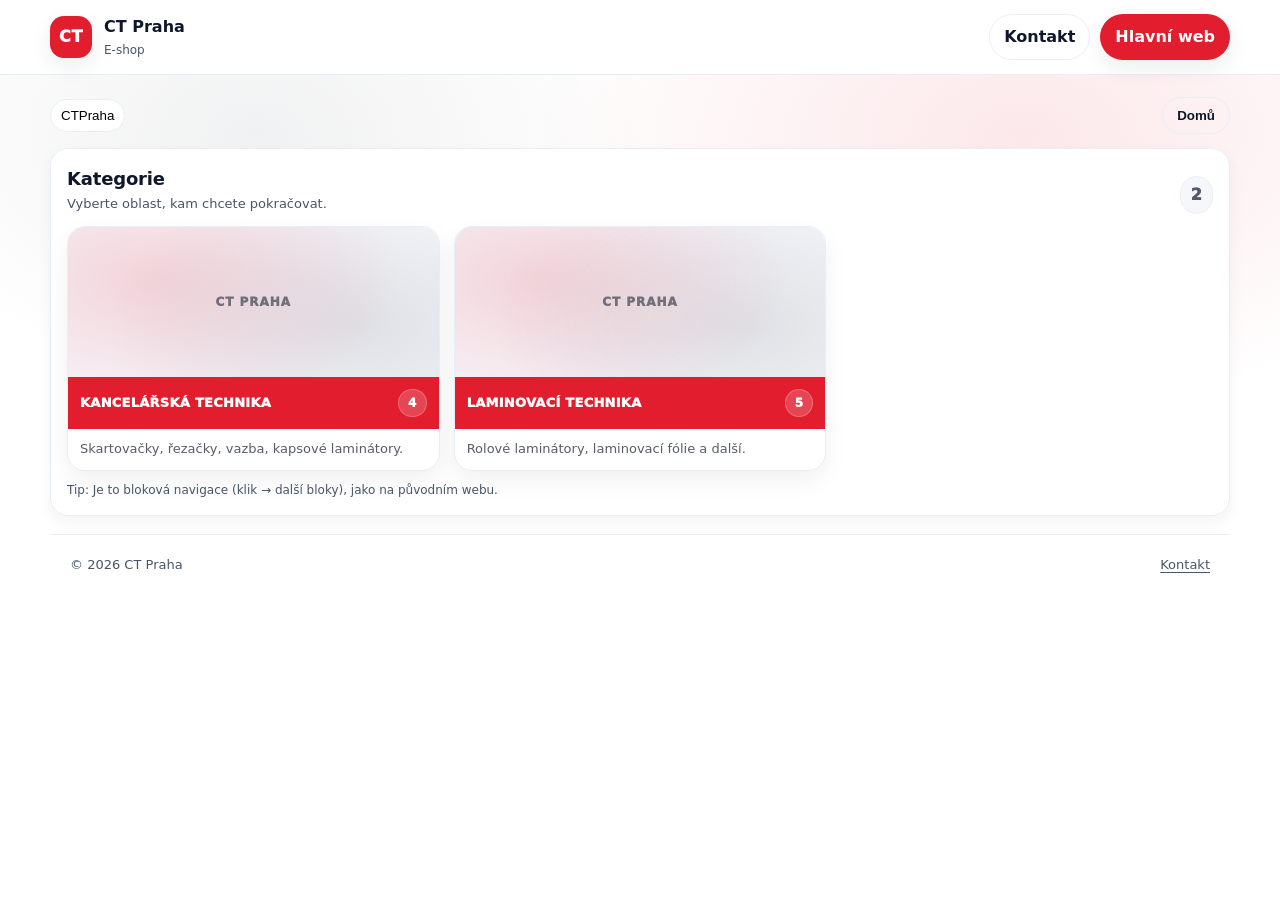
==== commit b01dc1e2: "Update eshop.html" ====
--- a/eshop.html
+++ b/eshop.html
@@ -14,8 +14,8 @@
       --muted2:#64748b;
       --border:#e8eef6;
       --soft:#f6f7fb;
-      --shadow:0 12px 30px rgba(15,23,42,.08);
-      --shadow2:0 6px 18px rgba(15,23,42,.08);
+      --shadow:0 18px 45px rgba(15,23,42,.10);
+      --shadow2:0 8px 22px rgba(15,23,42,.08);
       --radius:18px;
       --container:1180px;
 
@@ -68,6 +68,8 @@
       cursor:pointer;
       transition: transform .15s ease, background .15s ease, border-color .15s ease, box-shadow .15s ease;
       white-space:nowrap;
+      background:#fff;
+      color:var(--text);
     }
     .btn:active{ transform: translateY(1px); }
     .btn:focus{ outline:none; box-shadow: var(--ring); }
@@ -76,19 +78,68 @@
     .btn--ghost{ background: transparent; border-color: var(--border); }
     .btn--ghost:hover{ background: var(--soft); }
 
-    /* Layout */
+    /* Page */
     .page{
       padding: 22px 0 56px;
       background:
         radial-gradient(900px 500px at 80% 10%, rgba(225,29,46,.10), transparent 55%),
         radial-gradient(800px 500px at 20% 10%, rgba(15,23,42,.06), transparent 50%);
     }
-    .grid{
-      display:grid;
-      grid-template-columns: 430px 1fr;
-      gap: 14px;
-      align-items:start;
-    }
+
+    /* Top bar */
+    .topbar{
+      display:flex;
+      align-items:center;
+      justify-content:space-between;
+      gap: 12px;
+      flex-wrap:wrap;
+      margin-bottom: 14px;
+    }
+
+    .crumbs{
+      display:flex;
+      align-items:center;
+      gap:8px;
+      flex-wrap:wrap;
+      color: var(--muted);
+      font-size: 13px;
+    }
+    .crumb{
+      display:inline-flex;
+      align-items:center;
+      gap:8px;
+      padding: 8px 10px;
+      border:1px solid var(--border);
+      background:#fff;
+      border-radius: 999px;
+      cursor:pointer;
+      user-select:none;
+      transition: background .15s ease, transform .12s ease, border-color .15s ease;
+    }
+    .crumb:hover{ background: var(--soft); }
+    .crumb:active{ transform: translateY(1px); }
+    .crumb:focus{ outline:none; box-shadow: var(--ring); }
+    .sep{ opacity:.55; }
+
+    .searchWrap{
+      display:flex;
+      align-items:center;
+      gap:10px;
+      flex: 1 1 360px;
+      justify-content:flex-end;
+      min-width: 260px;
+    }
+    input[type="search"]{
+      width:min(620px, 100%);
+      padding: 12px 12px;
+      border-radius: 999px;
+      border:1px solid var(--border);
+      background:#fff;
+      font: inherit;
+      outline:none;
+    }
+    input[type="search"]:focus{ box-shadow: var(--ring); border-color: rgba(225,29,46,.35); }
+
     .panel{
       border:1px solid var(--border);
       border-radius: var(--radius);
@@ -97,41 +148,25 @@
       padding: 16px;
     }
 
-    /* Toolbar */
-    .toolbar{
-      display:flex; gap:12px; flex-wrap:wrap;
-      align-items:center; justify-content:space-between;
-      margin-bottom: 12px;
-    }
-    .search{
-      flex: 1 1 320px;
-      max-width: 620px;
+    .heading{
       display:flex;
-      gap:10px;
-      align-items:center;
-    }
-    input[type="search"], select{
-      width:100%;
-      padding: 12px 12px;
-      border-radius: 999px;
-      border:1px solid var(--border);
-      background:#fff;
-      font: inherit;
-      outline:none;
-    }
-    input[type="search"]:focus, select:focus{ box-shadow: var(--ring); border-color: rgba(225,29,46,.35); }
-
-    .small{ font-size: 12px; color: var(--muted); margin: 10px 0 0; }
-
-    /* Tree title */
-    .treeTitle{
-      display:flex;
-      align-items:center;
+      align-items:flex-end;
       justify-content:space-between;
       gap:10px;
+      flex-wrap:wrap;
       margin-bottom: 10px;
     }
-    .pillCount{
+    .heading h1{
+      margin:0;
+      font-size: 18px;
+      letter-spacing:-.01em;
+    }
+    .subhead{
+      margin: 2px 0 0;
+      color: var(--muted);
+      font-size: 13px;
+    }
+    .countPill{
       font-weight: 950;
       border:1px solid var(--border);
       background: var(--soft);
@@ -140,104 +175,79 @@
       color: rgba(15,23,42,.70);
     }
 
-    /* Folders (details/summary) */
-    details{ border-radius: var(--radius); }
-    details summary::-webkit-details-marker{ display:none; }
-    summary{ list-style:none; }
-
-    .folder{
+    /* GRID of blocks */
+    .blocks{
+      display:grid;
+      grid-template-columns: repeat(3, minmax(0, 1fr));
+      gap: 14px;
+      margin-top: 12px;
+    }
+    @media (max-width: 980px){
+      .blocks{ grid-template-columns: repeat(2, minmax(0,1fr)); }
+    }
+    @media (max-width: 520px){
+      .blocks{ grid-template-columns: 1fr; }
+    }
+
+    .blockCard{
+      border:1px solid var(--border);
+      border-radius: 18px;
+      background:#fff;
+      overflow:hidden;
+      box-shadow: 0 10px 24px rgba(15,23,42,.06);
+      cursor:pointer;
+      transition: transform .12s ease, border-color .15s ease, box-shadow .15s ease;
+      display:flex;
+      flex-direction:column;
+      min-height: 240px;
+    }
+    .blockCard:hover{
+      transform: translateY(-2px);
+      border-color: rgba(225,29,46,.22);
+      box-shadow: var(--shadow2);
+    }
+    .blockCard:active{ transform: translateY(-1px); }
+    .blockCard:focus{ outline:none; box-shadow: var(--ring); }
+
+    .blockImg{
+      height: 150px;
+      background:
+        radial-gradient(420px 240px at 22% 35%, rgba(225,29,46,.16), transparent 60%),
+        radial-gradient(420px 240px at 78% 65%, rgba(15,23,42,.10), transparent 60%),
+        var(--soft);
+      display:grid;
+      place-items:center;
+      color: rgba(15,23,42,.55);
+      font-weight: 950;
+      letter-spacing:.08em;
+      text-transform: uppercase;
+      font-size: 12px;
+    }
+    .blockBar{
+      padding: 12px 12px;
+      background: var(--brand);
+      color:#fff;
+      font-weight: 950;
+      text-transform: uppercase;
+      letter-spacing: .02em;
+      font-size: 13px;
       display:flex;
       align-items:center;
       justify-content:space-between;
       gap:10px;
-      padding: 10px 12px;
-      border-radius: 14px;
-      border:1px solid var(--border);
-      background:#fff;
-      cursor:pointer;
+    }
+    .blockSmall{
+      padding: 10px 12px 12px;
+      color: rgba(15,23,42,.70);
+      font-size: 13px;
+    }
+    .miniCount{
+      background: rgba(255,255,255,.18);
+      border: 1px solid rgba(255,255,255,.22);
+      padding: 4px 9px;
+      border-radius: 999px;
+      font-size: 12px;
       font-weight: 950;
-      color: var(--text);
-      user-select:none;
-    }
-    .folder:hover{ background: var(--soft); }
-    .folder:focus{ outline:none; box-shadow: var(--ring); }
-
-    /* little separators to make the tree easier to scan */
-    details + details{ margin-top:10px; }
-
-    .caret{
-      width:28px; height:28px;
-      border-radius: 999px;
-      border:1px solid var(--border);
-      background: var(--soft);
-      display:grid; place-items:center;
-      transition: transform .15s ease;
-      color: rgba(15,23,42,.65);
-      flex: 0 0 auto;
-    }
-    details[open] > summary .caret{ transform: rotate(180deg); }
-
-    .node{
-      margin-top: 10px;
-      padding-left: 14px;
-      display:grid;
-      gap:10px;
-      position: relative;
-    }
-    /* subtle guide line */
-    .node:before{
-      content:"";
-      position:absolute;
-      left:6px;
-      top:2px;
-      bottom:2px;
-      width:1px;
-      background: rgba(15,23,42,.06);
-    }
-
-    /* Leaf filter buttons */
-    .subcats{ display:grid; gap:8px; }
-
-    .subcat{
-      display:flex;
-      align-items:center;
-      justify-content:space-between;
-      gap:10px;
-      padding: 10px 12px;
-      border-radius: 14px;
-      border:1px solid var(--border);
-      background:#fff;
-      cursor:pointer;
-
-      /* less bold + cleaner */
-      font-weight: 650;
-      font-size: 14px;
-      color: var(--muted2);
-
-      text-align:left;
-      width:100%;
-      transition: background .15s ease, border-color .15s ease, color .15s ease, transform .12s ease;
-    }
-    .subcat:hover{
-      background: var(--soft);
-      color: var(--text);
-    }
-    .subcat:active{ transform: translateY(1px); }
-    .subcat[aria-pressed="true"]{
-      border-color: rgba(225,29,46,.35);
-      background: rgba(225,29,46,.08);
-      color: var(--text);
-      font-weight: 750;
-    }
-
-    .badge{
-      font-size: 12px;
-      font-weight: 850;
-      border:1px solid var(--border);
-      background: var(--soft);
-      padding: 4px 8px;
-      border-radius: 999px;
-      color: rgba(15,23,42,.65);
       flex: 0 0 auto;
     }
 
@@ -246,47 +256,76 @@
       display:grid;
       grid-template-columns: repeat(3, minmax(0,1fr));
       gap: 14px;
-    }
+      margin-top: 12px;
+    }
+    @media (max-width: 980px){
+      .products{ grid-template-columns: repeat(2, minmax(0,1fr)); }
+    }
+    @media (max-width: 520px){
+      .products{ grid-template-columns: 1fr; }
+    }
+
     .product{
       border:1px solid var(--border);
-      border-radius: var(--radius);
+      border-radius: 18px;
       background:#fff;
-      box-shadow: 0 6px 16px rgba(15,23,42,.05);
+      box-shadow: 0 10px 24px rgba(15,23,42,.06);
       overflow:hidden;
       display:flex;
       flex-direction:column;
-      min-height: 300px;
-    }
+      min-height: 240px;
+      cursor: default;
+    }
+    .product.clickable{ cursor:pointer; }
+    .product.clickable:hover{ border-color: rgba(225,29,46,.22); box-shadow: var(--shadow2); }
+    .product:focus{ outline:none; box-shadow: var(--ring); }
+
     .pimg{
-      height: 160px;
+      height: 140px;
       background:
-        radial-gradient(400px 200px at 30% 40%, rgba(225,29,46,.14), transparent 60%),
-        radial-gradient(400px 200px at 70% 60%, rgba(15,23,42,.10), transparent 60%),
+        radial-gradient(420px 240px at 22% 35%, rgba(225,29,46,.16), transparent 60%),
+        radial-gradient(420px 240px at 78% 65%, rgba(15,23,42,.10), transparent 60%),
         var(--soft);
     }
-    .pbody{ padding: 14px; display:flex; flex-direction:column; gap:8px; flex:1; }
+    .pbody{
+      padding: 14px;
+      display:flex;
+      flex-direction:column;
+      gap:8px;
+      flex:1;
+    }
     .meta{ display:flex; gap:8px; flex-wrap:wrap; }
     .tag{
       font-size: 12px;
-      font-weight: 950;
+      font-weight: 850;
       color: var(--muted);
       border: 1px solid var(--border);
       background: #fff;
       padding: 4px 8px;
       border-radius: 999px;
     }
-    .product h3{ margin:0; font-size: 15px; }
-    .product p{ margin:0; color: var(--muted); font-size: 13px; }
-
-    .pfoot{
-      padding: 14px;
-      border-top: 1px solid var(--border);
+    .product h3{
+      margin:0;
+      font-size: 16px;
+      letter-spacing:-.01em;
+    }
+    .product p{
+      margin:0;
+      color: var(--muted);
+      font-size: 13px;
+    }
+    .hint{
+      margin-top:auto;
+      padding-top: 10px;
+      color: rgba(15,23,42,.55);
+      font-size: 12px;
       display:flex;
-      gap:10px;
       align-items:center;
-      justify-content:space-between;
-    }
-    .price{ font-weight: 950; letter-spacing: -.01em; }
+      gap:8px;
+    }
+    .dot{
+      width:8px; height:8px; border-radius:999px; background: rgba(225,29,46,.35);
+    }
 
     /* Footer */
     .footer{
@@ -294,17 +333,168 @@
       padding: 20px 0;
       color: var(--muted);
       font-size: 13px;
-    }
-
-    @media (max-width: 1100px){
-      .products{ grid-template-columns: repeat(2, minmax(0,1fr)); }
-    }
-    @media (max-width: 980px){
-      .grid{ grid-template-columns: 1fr; }
-      .products{ grid-template-columns: repeat(2, minmax(0,1fr)); }
-    }
-    @media (max-width: 520px){
-      .products{ grid-template-columns: 1fr; }
+      margin-top: 18px;
+    }
+
+    /* MODAL */
+    .modalBackdrop{
+      position: fixed;
+      inset: 0;
+      background: rgba(15,23,42,.55);
+      backdrop-filter: blur(6px);
+      display:none;
+      align-items:center;
+      justify-content:center;
+      padding: 18px;
+      z-index: 200;
+    }
+    .modalBackdrop[aria-hidden="false"]{ display:flex; }
+
+    .modal{
+      width: min(920px, 100%);
+      background:#fff;
+      border:1px solid var(--border);
+      border-radius: 22px;
+      box-shadow: 0 22px 60px rgba(15,23,42,.20);
+      overflow:hidden;
+      max-height: min(88vh, 900px);
+      display:flex;
+      flex-direction:column;
+    }
+    .modalHeader{
+      padding: 16px 16px 12px;
+      border-bottom: 1px solid var(--border);
+      display:flex;
+      align-items:flex-start;
+      justify-content:space-between;
+      gap: 12px;
+    }
+    .modalHeader h2{
+      margin:0;
+      font-size: 18px;
+      letter-spacing: -.01em;
+      line-height: 1.2;
+    }
+    .modalHeader .sub{
+      margin-top:6px;
+      color: var(--muted);
+      font-size: 13px;
+    }
+    .modalHeader .noteLine{
+      margin-top: 8px;
+      color: rgba(15,23,42,.72);
+      font-size: 12px;
+      font-weight: 900;
+      display:inline-flex;
+      gap:8px;
+      align-items:center;
+      padding: 6px 10px;
+      border: 1px solid var(--border);
+      background: var(--soft);
+      border-radius: 999px;
+    }
+    .iconBtn{
+      width:42px; height:42px;
+      border-radius: 999px;
+      border:1px solid var(--border);
+      background: var(--soft);
+      cursor:pointer;
+      font-weight: 950;
+      display:grid;
+      place-items:center;
+      transition: transform .12s ease, background .15s ease;
+      flex: 0 0 auto;
+    }
+    .iconBtn:hover{ background:#fff; }
+    .iconBtn:active{ transform: translateY(1px); }
+    .iconBtn:focus{ outline:none; box-shadow: var(--ring); }
+
+    .modalBody{
+      padding: 16px;
+      overflow:auto;
+      display:grid;
+      gap: 14px;
+    }
+
+    .block{
+      border:1px solid var(--border);
+      border-radius: 18px;
+      background:#fff;
+      padding: 14px;
+    }
+    .block h3{
+      margin:0 0 10px;
+      font-size: 14px;
+      letter-spacing: -.01em;
+    }
+    .bullets{
+      margin:0;
+      padding-left: 18px;
+      color: var(--muted);
+      font-size: 13px;
+      display:grid;
+      gap:6px;
+    }
+
+    .kv{
+      display:grid;
+      grid-template-columns: 1fr 1fr;
+      gap: 10px;
+    }
+    @media (max-width: 720px){
+      .kv{ grid-template-columns: 1fr; }
+    }
+    .kv .row{
+      border:1px solid var(--border);
+      border-radius: 14px;
+      padding: 10px 12px;
+      background: var(--soft);
+      display:flex;
+      justify-content:space-between;
+      gap:10px;
+      font-size: 13px;
+    }
+    .kv .k{ color: var(--muted); font-weight: 700; }
+    .kv .v{ color: var(--text); font-weight: 850; }
+
+    table{
+      width:100%;
+      border-collapse: separate;
+      border-spacing: 0;
+      overflow:hidden;
+      border:1px solid var(--border);
+      border-radius: 16px;
+      font-size: 13px;
+    }
+    thead th{
+      text-align:left;
+      padding: 10px 12px;
+      background: var(--soft);
+      border-bottom: 1px solid var(--border);
+      color: var(--muted);
+      font-weight: 900;
+    }
+    tbody td{
+      padding: 10px 12px;
+      border-bottom: 1px solid var(--border);
+      color: var(--text);
+    }
+    tbody tr:last-child td{ border-bottom:none; }
+    tbody td:first-child{ color: var(--muted); font-weight: 750; width: 52%; }
+
+    .modalFooter{
+      padding: 12px 16px 16px;
+      border-top: 1px solid var(--border);
+      display:flex;
+      justify-content:flex-end;
+      gap:10px;
+      background: rgba(255,255,255,.9);
+    }
+
+    .note{
+      margin: 10px 0 0;
+      color: var(--muted);
+      font-size: 12px;
     }
   </style>
 </head>
@@ -329,560 +519,29 @@
 
   <main class="page">
     <div class="container">
-      <div class="toolbar" aria-label="Nástroje e-shopu">
-        <div class="search">
-          <input id="q" type="search" placeholder="Hledat (BOPP, PET, Arctic Universal, SoftTouch…)" />
-        </div>
-
-        <div style="display:flex; gap:10px; align-items:center; flex-wrap:wrap;">
-          <select id="sort" aria-label="Řazení">
-            <option value="reco">Doporučené</option>
-            <option value="name">Název A–Z</option>
-            <option value="priceAsc">Cena ↑</option>
-            <option value="priceDesc">Cena ↓</option>
-          </select>
-          <button class="btn btn--ghost" id="reset" type="button">Reset</button>
+
+      <div class="topbar">
+        <div class="crumbs" id="crumbs" aria-label="Drobečková navigace"></div>
+
+        <div class="searchWrap">
+          <input id="q" type="search" placeholder="Hledat v produktech…" style="display:none;" />
+          <button class="btn btn--ghost" id="backBtn" type="button" style="display:none;">Zpět</button>
+          <button class="btn btn--ghost" id="homeBtn" type="button">Domů</button>
         </div>
       </div>
 
-      <div class="grid">
-        <!-- SIDEBAR -->
-        <aside class="panel" aria-label="Kategorie a podkategorie">
-          <div class="treeTitle">
-            <strong>Kategorie</strong>
-            <span class="pillCount" id="countShown">0</span>
+      <section class="panel" aria-label="Obsah">
+        <div class="heading">
+          <div>
+            <h1 id="title">Kategorie</h1>
+            <p class="subhead" id="subtitle">Vyberte oblast, kam chcete pokračovat.</p>
           </div>
-
-          <!-- Always visible -->
-          <div class="subcats" style="margin-bottom:12px;">
-            <button class="subcat" type="button" aria-pressed="true" data-filter="all">
-              Vše <span class="badge" data-b="all">—</span>
-            </button>
-          </div>
-
-          <!-- KANCELÁŘSKÁ TECHNIKA (default zavřené) -->
-          <details>
-            <summary class="folder" tabindex="0">
-              <span>KANCELÁŘSKÁ TECHNIKA</span>
-              <span class="caret" aria-hidden="true">⌄</span>
-            </summary>
-            <div class="node">
-              <div class="subcats">
-                <button class="subcat" type="button" aria-pressed="false" data-filter="skartovacky">
-                  Skartovačky <span class="badge" data-b="skartovacky">—</span>
-                </button>
-                <button class="subcat" type="button" aria-pressed="false" data-filter="rezacky">
-                  Řezačky <span class="badge" data-b="rezacky">—</span>
-                </button>
-                <button class="subcat" type="button" aria-pressed="false" data-filter="vazba">
-                  Stroje na vazbu <span class="badge" data-b="vazba">—</span>
-                </button>
-                <button class="subcat" type="button" aria-pressed="false" data-filter="kapsove-laminatory">
-                  Kapsové laminátory <span class="badge" data-b="kapsove-laminatory">—</span>
-                </button>
-              </div>
-            </div>
-          </details>
-
-          <!-- LAMINOVACÍ TECHNIKA (default zavřené) -->
-          <details>
-            <summary class="folder" tabindex="0">
-              <span>LAMINOVACÍ TECHNIKA</span>
-              <span class="caret" aria-hidden="true">⌄</span>
-            </summary>
-
-            <div class="node">
-
-              <!-- ROLOVÉ LAMINÁTORY -->
-              <details>
-                <summary class="folder" tabindex="0">
-                  <span>Rolové Laminátory</span>
-                  <span class="caret" aria-hidden="true">⌄</span>
-                </summary>
-                <div class="node">
-                  <div class="subcats">
-                    <button class="subcat" type="button" aria-pressed="false" data-filter="rolove-maloformatove">
-                      Maloformátové (do 65 cm) <span class="badge" data-b="rolove-maloformatove">—</span>
-                    </button>
-                    <button class="subcat" type="button" aria-pressed="false" data-filter="rolove-sirokoformatove">
-                      Širokoformátové (do 165 cm) <span class="badge" data-b="rolove-sirokoformatove">—</span>
-                    </button>
-                    <button class="subcat" type="button" aria-pressed="false" data-filter="rolove-prislusenstvi">
-                      Příslušenství (ramena / stojany) <span class="badge" data-b="rolove-prislusenstvi">—</span>
-                    </button>
-                  </div>
-                </div>
-              </details>
-
-              <!-- LAMINOVACÍ FÓLIE -->
-              <details>
-                <summary class="folder" tabindex="0">
-                  <span>Laminovací Fólie</span>
-                  <span class="caret" aria-hidden="true">⌄</span>
-                </summary>
-
-                <div class="node">
-
-                  <!-- PODLE DRUHU FÓLIE -->
-                  <details>
-                    <summary class="folder" tabindex="0">
-                      <span>Podle druhu fólie</span>
-                      <span class="caret" aria-hidden="true">⌄</span>
-                    </summary>
-                    <div class="node">
-                      <div class="subcats">
-                        <button class="subcat" type="button" aria-pressed="false" data-filter="folie-druh-bopp">
-                          Polypropylenové fólie (BOPP) <span class="badge" data-b="folie-druh-bopp">—</span>
-                        </button>
-                        <button class="subcat" type="button" aria-pressed="false" data-filter="folie-druh-pet">
-                          Polyesterové fólie (PET) <span class="badge" data-b="folie-druh-pet">—</span>
-                        </button>
-                        <button class="subcat" type="button" aria-pressed="false" data-filter="folie-druh-tlak">
-                          Filmy aktivované tlakem <span class="badge" data-b="folie-druh-tlak">—</span>
-                        </button>
-                      </div>
-                    </div>
-                  </details>
-
-                  <!-- PODLE POVRCHOVÉ ÚPRAVY -->
-                  <details>
-                    <summary class="folder" tabindex="0">
-                      <span>Podle povrchové úpravy</span>
-                      <span class="caret" aria-hidden="true">⌄</span>
-                    </summary>
-                    <div class="node">
-                      <div class="subcats">
-                        <button class="subcat" type="button" aria-pressed="false" data-filter="folie-povrch-leskla">
-                          Lesklá <span class="badge" data-b="folie-povrch-leskla">—</span>
-                        </button>
-                        <button class="subcat" type="button" aria-pressed="false" data-filter="folie-povrch-matna">
-                          Matná <span class="badge" data-b="folie-povrch-matna">—</span>
-                        </button>
-                        <button class="subcat" type="button" aria-pressed="false" data-filter="folie-povrch-antiscuff">
-                          AntiScuff – oděruodolná <span class="badge" data-b="folie-povrch-antiscuff">—</span>
-                        </button>
-                        <button class="subcat" type="button" aria-pressed="false" data-filter="folie-povrch-softtouch">
-                          SoftTouch – sametová fólie <span class="badge" data-b="folie-povrch-softtouch">—</span>
-                        </button>
-                        <button class="subcat" type="button" aria-pressed="false" data-filter="folie-povrch-metalicka">
-                          Metalická fólie <span class="badge" data-b="folie-povrch-metalicka">—</span>
-                        </button>
-                        <button class="subcat" type="button" aria-pressed="false" data-filter="folie-povrch-ostatni">
-                          Ostatní speciální fólie <span class="badge" data-b="folie-povrch-ostatni">—</span>
-                        </button>
-                      </div>
-                    </div>
-                  </details>
-
-                  <!-- PODLE DRUHU LEPIDLA -->
-                  <details>
-                    <summary class="folder" tabindex="0">
-                      <span>Podle druhu lepidla</span>
-                      <span class="caret" aria-hidden="true">⌄</span>
-                    </summary>
-                    <div class="node">
-                      <div class="subcats">
-                        <button class="subcat" type="button" aria-pressed="false" data-filter="folie-lepidlo-standard">
-                          Standardní lepidlo <span class="badge" data-b="folie-lepidlo-standard">—</span>
-                        </button>
-                        <button class="subcat" type="button" aria-pressed="false" data-filter="folie-lepidlo-vyssi">
-                          Lepidlo s vyšší adhezí / SuperStick <span class="badge" data-b="folie-lepidlo-vyssi">—</span>
-                        </button>
-                        <button class="subcat" type="button" aria-pressed="false" data-filter="folie-lepidlo-samolepici">
-                          Samolepící lepidlo <span class="badge" data-b="folie-lepidlo-samolepici">—</span>
-                        </button>
-                      </div>
-                    </div>
-                  </details>
-
-                </div>
-              </details>
-
-              <details>
-                <summary class="folder" tabindex="0">
-                  <span>Tonerové Efektové</span>
-                  <span class="caret" aria-hidden="true">⌄</span>
-                </summary>
-                <div class="node">
-                  <div class="subcats">
-                    <button class="subcat" type="button" aria-pressed="false" data-filter="tonerove-efektove-folie">
-                      Tonerové efektové fólie <span class="badge" data-b="tonerove-efektove-folie">—</span>
-                    </button>
-                  </div>
-                </div>
-              </details>
-
-              <details>
-                <summary class="folder" tabindex="0">
-                  <span>Antibakteriální Fólie</span>
-                  <span class="caret" aria-hidden="true">⌄</span>
-                </summary>
-                <div class="node">
-                  <div class="subcats">
-                    <button class="subcat" type="button" aria-pressed="false" data-filter="antibakterialni-folie">
-                      Antibakteriální fólie <span class="badge" data-b="antibakterialni-folie">—</span>
-                    </button>
-                  </div>
-                </div>
-              </details>
-
-              <details>
-                <summary class="folder" tabindex="0">
-                  <span>Bazar - Použité Stoje</span>
-                  <span class="caret" aria-hidden="true">⌄</span>
-                </summary>
-                <div class="node">
-                  <div class="subcats">
-                    <button class="subcat" type="button" aria-pressed="false" data-filter="bazar">
-                      Bazar použitých strojů <span class="badge" data-b="bazar">—</span>
-                    </button>
-                  </div>
-                </div>
-              </details>
-
-            </div>
-          </details>
-
-          <p class="small">
-            Složky (📁) se jen rozbalují. Filtrování dělají až nejnižší položky (tlačítka).
-          </p>
-        </aside>
-
-        <!-- PRODUCTS -->
-        <section class="panel" aria-label="Produkty">
-          <div class="products" id="products">
-
-            <!-- DEMO kancelářská technika -->
-            <article class="product" data-subs="skartovacky" data-name="Skartovačka pro kancelář" data-price="4990">
-              <div class="pimg" aria-hidden="true"></div>
-              <div class="pbody"><div class="meta"><span class="tag">Skartovačky</span><span class="tag">B2B</span></div>
-                <h3>Skartovačka pro kancelář</h3><p>Pro menší až střední provoz, stabilní výkon.</p></div>
-              <div class="pfoot"><span class="price">4 990 Kč</span><a class="btn btn--ghost" href="index.html#kontakt">Kontakt</a></div>
-            </article>
-
-            <article class="product" data-subs="rezacky" data-name="Páková řezačka A3" data-price="2290">
-              <div class="pimg" aria-hidden="true"></div>
-              <div class="pbody"><div class="meta"><span class="tag">Řezačky</span><span class="tag">A3</span></div>
-                <h3>Páková řezačka A3</h3><p>Přesný řez, vhodné do kanceláře i školy.</p></div>
-              <div class="pfoot"><span class="price">2 290 Kč</span><a class="btn btn--ghost" href="index.html#kontakt">Kontakt</a></div>
-            </article>
-
-            <article class="product" data-subs="vazba" data-name="Stroj na kroužkovou vazbu" data-price="6990">
-              <div class="pimg" aria-hidden="true"></div>
-              <div class="pbody"><div class="meta"><span class="tag">Vazba</span><span class="tag">Kroužek</span></div>
-                <h3>Stroj na kroužkovou vazbu</h3><p>Pro prezentace, manuály a interní dokumenty.</p></div>
-              <div class="pfoot"><span class="price">6 990 Kč</span><a class="btn btn--ghost" href="index.html#kontakt">Kontakt</a></div>
-            </article>
-
-            <article class="product" data-subs="kapsove-laminatory" data-name="Kapsový laminátor A3" data-price="3490">
-              <div class="pimg" aria-hidden="true"></div>
-              <div class="pbody"><div class="meta"><span class="tag">Kapsové laminátory</span><span class="tag">A3</span></div>
-                <h3>Kapsový laminátor A3</h3><p>Rychlý start, snadné ovládání, stabilní výsledek.</p></div>
-              <div class="pfoot"><span class="price">3 490 Kč</span><a class="btn btn--ghost" href="index.html#kontakt">Kontakt</a></div>
-            </article>
-
-            <!-- ROLOVÉ LAMINÁTORY -->
-            <article class="product" data-subs="rolove-maloformatove" data-name="Eagle 35" data-price="0">
-              <div class="pimg" aria-hidden="true"></div>
-              <div class="pbody"><div class="meta"><span class="tag">Rolový laminátor</span><span class="tag">do 65 cm</span></div>
-                <h3>Eagle 35</h3><p>Maloformátový rolový laminátor (do 65 cm).</p></div>
-              <div class="pfoot"><span class="price">na dotaz</span><a class="btn btn--ghost" href="index.html#kontakt">Kontakt</a></div>
-            </article>
-
-            <article class="product" data-subs="rolove-maloformatove" data-name="Eagle 65" data-price="0">
-              <div class="pimg" aria-hidden="true"></div>
-              <div class="pbody"><div class="meta"><span class="tag">Rolový laminátor</span><span class="tag">do 65 cm</span></div>
-                <h3>Eagle 65</h3><p>Maloformátový rolový laminátor (do 65 cm).</p></div>
-              <div class="pfoot"><span class="price">na dotaz</span><a class="btn btn--ghost" href="index.html#kontakt">Kontakt</a></div>
-            </article>
-
-            <article class="product" data-subs="rolove-maloformatove" data-name="Gama 36M" data-price="0">
-              <div class="pimg" aria-hidden="true"></div>
-              <div class="pbody"><div class="meta"><span class="tag">Rolový laminátor</span><span class="tag">do 65 cm</span></div>
-                <h3>Gama 36M</h3><p>Maloformátový rolový laminátor (do 65 cm).</p></div>
-              <div class="pfoot"><span class="price">na dotaz</span><a class="btn btn--ghost" href="index.html#kontakt">Kontakt</a></div>
-            </article>
-
-            <article class="product" data-subs="rolove-maloformatove" data-name="Gama 36MCR" data-price="0">
-              <div class="pimg" aria-hidden="true"></div>
-              <div class="pbody"><div class="meta"><span class="tag">Rolový laminátor</span><span class="tag">do 65 cm</span></div>
-                <h3>Gama 36MCR</h3><p>Maloformátový rolový laminátor (do 65 cm).</p></div>
-              <div class="pfoot"><span class="price">na dotaz</span><a class="btn btn--ghost" href="index.html#kontakt">Kontakt</a></div>
-            </article>
-
-            <article class="product" data-subs="rolove-maloformatove" data-name="Gama 36MCS" data-price="0">
-              <div class="pimg" aria-hidden="true"></div>
-              <div class="pbody"><div class="meta"><span class="tag">Rolový laminátor</span><span class="tag">do 65 cm</span></div>
-                <h3>Gama 36MCS</h3><p>Maloformátový rolový laminátor (do 65 cm).</p></div>
-              <div class="pfoot"><span class="price">na dotaz</span><a class="btn btn--ghost" href="index.html#kontakt">Kontakt</a></div>
-            </article>
-
-            <article class="product" data-subs="rolove-maloformatove" data-name="Gama 36AS" data-price="0">
-              <div class="pimg" aria-hidden="true"></div>
-              <div class="pbody"><div class="meta"><span class="tag">Rolový laminátor</span><span class="tag">do 65 cm</span></div>
-                <h3>Gama 36AS</h3><p>Maloformátový rolový laminátor (do 65 cm).</p></div>
-              <div class="pfoot"><span class="price">na dotaz</span><a class="btn btn--ghost" href="index.html#kontakt">Kontakt</a></div>
-            </article>
-
-            <article class="product" data-subs="rolove-maloformatove" data-name="Gama 36AR" data-price="0">
-              <div class="pimg" aria-hidden="true"></div>
-              <div class="pbody"><div class="meta"><span class="tag">Rolový laminátor</span><span class="tag">do 65 cm</span></div>
-                <h3>Gama 36AR</h3><p>Maloformátový rolový laminátor (do 65 cm).</p></div>
-              <div class="pfoot"><span class="price">na dotaz</span><a class="btn btn--ghost" href="index.html#kontakt">Kontakt</a></div>
-            </article>
-
-            <article class="product" data-subs="rolove-sirokoformatove" data-name="Beta 105" data-price="0">
-              <div class="pimg" aria-hidden="true"></div>
-              <div class="pbody"><div class="meta"><span class="tag">Rolový laminátor</span><span class="tag">do 165 cm</span></div>
-                <h3>Beta 105</h3><p>Širokoformátový rolový laminátor (do 165 cm).</p></div>
-              <div class="pfoot"><span class="price">na dotaz</span><a class="btn btn--ghost" href="index.html#kontakt">Kontakt</a></div>
-            </article>
-
-            <article class="product" data-subs="rolove-sirokoformatove" data-name="Beta 165" data-price="0">
-              <div class="pimg" aria-hidden="true"></div>
-              <div class="pbody"><div class="meta"><span class="tag">Rolový laminátor</span><span class="tag">do 165 cm</span></div>
-                <h3>Beta 165</h3><p>Širokoformátový rolový laminátor (do 165 cm).</p></div>
-              <div class="pfoot"><span class="price">na dotaz</span><a class="btn btn--ghost" href="index.html#kontakt">Kontakt</a></div>
-            </article>
-
-            <article class="product" data-subs="rolove-prislusenstvi" data-name="Čisticí guma" data-price="0">
-              <div class="pimg" aria-hidden="true"></div>
-              <div class="pbody"><div class="meta"><span class="tag">Příslušenství</span><span class="tag">Údržba</span></div>
-                <h3>Čisticí guma</h3><p>Pro čištění válců a odstranění nečistot (dle typu laminátoru).</p></div>
-              <div class="pfoot"><span class="price">na dotaz</span><a class="btn btn--ghost" href="index.html#kontakt">Kontakt</a></div>
-            </article>
-
-            <article class="product" data-subs="rolove-prislusenstvi" data-name="Tekutý čistič na válce laminátorů" data-price="0">
-              <div class="pimg" aria-hidden="true"></div>
-              <div class="pbody"><div class="meta"><span class="tag">Příslušenství</span><span class="tag">Údržba</span></div>
-                <h3>Tekutý čistič na válce laminátorů</h3><p>Pro pravidelnou údržbu válců (doporučené dávkování dle servisu).</p></div>
-              <div class="pfoot"><span class="price">na dotaz</span><a class="btn btn--ghost" href="index.html#kontakt">Kontakt</a></div>
-            </article>
-
-            <article class="product" data-subs="rolove-prislusenstvi" data-name="Nastavitelná ramena (horní i dolní)" data-price="0">
-              <div class="pimg" aria-hidden="true"></div>
-              <div class="pbody"><div class="meta"><span class="tag">Příslušenství</span><span class="tag">Naviny fólií</span></div>
-                <h3>Nastavitelná ramena (horní i dolní)</h3><p>Pro velké naviny laminovacích fólií – kompatibilita dle modelu.</p></div>
-              <div class="pfoot"><span class="price">na dotaz</span><a class="btn btn--ghost" href="index.html#kontakt">Kontakt</a></div>
-            </article>
-
-            <article class="product" data-subs="rolove-prislusenstvi" data-name="Redukce středovek rolí (25 mm / 76 mm)" data-price="0">
-              <div class="pimg" aria-hidden="true"></div>
-              <div class="pbody"><div class="meta"><span class="tag">Příslušenství</span><span class="tag">Redukce</span></div>
-                <h3>Redukce středovek rolí (25 mm / 76 mm)</h3><p>Adaptéry pro různé průměry dutinek – dle typu rolí a stroje.</p></div>
-              <div class="pfoot"><span class="price">na dotaz</span><a class="btn btn--ghost" href="index.html#kontakt">Kontakt</a></div>
-            </article>
-
-            <article class="product" data-subs="rolove-prislusenstvi" data-name="Stojan pod laminátor" data-price="0">
-              <div class="pimg" aria-hidden="true"></div>
-              <div class="pbody"><div class="meta"><span class="tag">Příslušenství</span><span class="tag">Stojan</span></div>
-                <h3>Stojan pod laminátor</h3><p>Stabilní podstavec pro provoz – výběr dle rozměrů laminátoru.</p></div>
-              <div class="pfoot"><span class="price">na dotaz</span><a class="btn btn--ghost" href="index.html#kontakt">Kontakt</a></div>
-            </article>
-
-            <!-- BOPP -->
-            <article class="product" data-subs="folie-druh-bopp folie-povrch-matna folie-lepidlo-vyssi" data-name="BOPP s lepidlem Superstick matná" data-price="0">
-              <div class="pimg" aria-hidden="true"></div>
-              <div class="pbody"><div class="meta"><span class="tag">BOPP</span><span class="tag">Matná</span><span class="tag">SuperStick</span></div>
-                <h3>BOPP s lepidlem Superstick matná</h3><p>Vyšší adheze / SuperStick.</p></div>
-              <div class="pfoot"><span class="price">na dotaz</span><a class="btn btn--ghost" href="index.html#kontakt">Kontakt</a></div>
-            </article>
-
-            <article class="product" data-subs="folie-druh-bopp folie-povrch-leskla folie-lepidlo-vyssi" data-name="BOPP s lepidlem Superstick lesklá" data-price="0">
-              <div class="pimg" aria-hidden="true"></div>
-              <div class="pbody"><div class="meta"><span class="tag">BOPP</span><span class="tag">Lesklá</span><span class="tag">SuperStick</span></div>
-                <h3>BOPP s lepidlem Superstick lesklá</h3><p>Vyšší adheze / SuperStick.</p></div>
-              <div class="pfoot"><span class="price">na dotaz</span><a class="btn btn--ghost" href="index.html#kontakt">Kontakt</a></div>
-            </article>
-
-            <article class="product" data-subs="folie-druh-bopp folie-povrch-leskla folie-lepidlo-standard" data-name="BOPP lesklá" data-price="0">
-              <div class="pimg" aria-hidden="true"></div>
-              <div class="pbody"><div class="meta"><span class="tag">BOPP</span><span class="tag">Lesklá</span><span class="tag">Standard</span></div>
-                <h3>BOPP lesklá</h3><p>Standardní lepidlo.</p></div>
-              <div class="pfoot"><span class="price">na dotaz</span><a class="btn btn--ghost" href="index.html#kontakt">Kontakt</a></div>
-            </article>
-
-            <article class="product" data-subs="folie-druh-bopp folie-povrch-matna folie-lepidlo-standard" data-name="BOPP matná" data-price="0">
-              <div class="pimg" aria-hidden="true"></div>
-              <div class="pbody"><div class="meta"><span class="tag">BOPP</span><span class="tag">Matná</span><span class="tag">Standard</span></div>
-                <h3>BOPP matná</h3><p>Standardní lepidlo.</p></div>
-              <div class="pfoot"><span class="price">na dotaz</span><a class="btn btn--ghost" href="index.html#kontakt">Kontakt</a></div>
-            </article>
-
-            <article class="product" data-subs="folie-druh-bopp folie-povrch-softtouch folie-lepidlo-standard" data-name="BOPP SoftTouch fólie matná" data-price="0">
-              <div class="pimg" aria-hidden="true"></div>
-              <div class="pbody"><div class="meta"><span class="tag">BOPP</span><span class="tag">SoftTouch</span><span class="tag">Standard</span></div>
-                <h3>BOPP SoftTouch fólie matná</h3><p>SoftTouch – sametová fólie.</p></div>
-              <div class="pfoot"><span class="price">na dotaz</span><a class="btn btn--ghost" href="index.html#kontakt">Kontakt</a></div>
-            </article>
-
-            <article class="product" data-subs="folie-druh-bopp folie-povrch-softtouch folie-lepidlo-vyssi" data-name="BOPP SoftTouch DIGI sametově hebká fólie matná" data-price="0">
-              <div class="pimg" aria-hidden="true"></div>
-              <div class="pbody"><div class="meta"><span class="tag">BOPP</span><span class="tag">SoftTouch DIGI</span><span class="tag">Vyšší adheze</span></div>
-                <h3>BOPP SoftTouch DIGI sametově hebká fólie matná</h3><p>SoftTouch DIGI.</p></div>
-              <div class="pfoot"><span class="price">na dotaz</span><a class="btn btn--ghost" href="index.html#kontakt">Kontakt</a></div>
-            </article>
-
-            <article class="product" data-subs="folie-druh-bopp folie-povrch-antiscuff folie-lepidlo-standard" data-name="BOPP AntiScuff nepoškrabatelná fólie matná" data-price="0">
-              <div class="pimg" aria-hidden="true"></div>
-              <div class="pbody"><div class="meta"><span class="tag">BOPP</span><span class="tag">AntiScuff</span><span class="tag">Standard</span></div>
-                <h3>BOPP AntiScuff nepoškrabatelná fólie matná</h3><p>AntiScuff – oděruodolná.</p></div>
-              <div class="pfoot"><span class="price">na dotaz</span><a class="btn btn--ghost" href="index.html#kontakt">Kontakt</a></div>
-            </article>
-
-            <article class="product" data-subs="folie-druh-bopp folie-povrch-antiscuff folie-lepidlo-vyssi" data-name="BOPP AntiScuff DIGI nepoškrabatelná fólie matná" data-price="0">
-              <div class="pimg" aria-hidden="true"></div>
-              <div class="pbody"><div class="meta"><span class="tag">BOPP</span><span class="tag">AntiScuff DIGI</span><span class="tag">Vyšší adheze</span></div>
-                <h3>BOPP AntiScuff DIGI nepoškrabatelná fólie matná</h3><p>AntiScuff DIGI.</p></div>
-              <div class="pfoot"><span class="price">na dotaz</span><a class="btn btn--ghost" href="index.html#kontakt">Kontakt</a></div>
-            </article>
-
-            <article class="product" data-subs="folie-druh-bopp folie-povrch-ostatni folie-lepidlo-standard" data-name="BOPP Linen fólie s povrchovou strukturou plátna" data-price="0">
-              <div class="pimg" aria-hidden="true"></div>
-              <div class="pbody"><div class="meta"><span class="tag">BOPP</span><span class="tag">Linen</span><span class="tag">Standard</span></div>
-                <h3>BOPP Linen fólie s povrchovou strukturou plátna</h3><p>Ostatní speciální fólie.</p></div>
-              <div class="pfoot"><span class="price">na dotaz</span><a class="btn btn--ghost" href="index.html#kontakt">Kontakt</a></div>
-            </article>
-
-            <article class="product" data-subs="folie-druh-bopp folie-povrch-metalicka folie-lepidlo-standard" data-name="BOPP Metalická fólie lesklá s kovovým STŘÍBRNÝM vzhledem" data-price="0">
-              <div class="pimg" aria-hidden="true"></div>
-              <div class="pbody"><div class="meta"><span class="tag">BOPP</span><span class="tag">Metalická</span><span class="tag">Standard</span></div>
-                <h3>BOPP Metalická fólie lesklá s kovovým STŘÍBRNÝM vzhledem</h3><p>Metalická fólie.</p></div>
-              <div class="pfoot"><span class="price">na dotaz</span><a class="btn btn--ghost" href="index.html#kontakt">Kontakt</a></div>
-            </article>
-
-            <article class="product" data-subs="folie-druh-bopp folie-povrch-ostatni folie-lepidlo-standard folie-povrch-matna" data-name="BOPP bílá potiskovatelná fólie matná" data-price="0">
-              <div class="pimg" aria-hidden="true"></div>
-              <div class="pbody"><div class="meta"><span class="tag">BOPP</span><span class="tag">Speciální</span><span class="tag">Matná</span></div>
-                <h3>BOPP bílá potiskovatelná fólie matná</h3><p>Ostatní speciální fólie.</p></div>
-              <div class="pfoot"><span class="price">na dotaz</span><a class="btn btn--ghost" href="index.html#kontakt">Kontakt</a></div>
-            </article>
-
-            <article class="product" data-subs="folie-druh-bopp folie-povrch-ostatni folie-lepidlo-standard" data-name="BOPP fólie s HOLOGRAFICKÝM motivem" data-price="0">
-              <div class="pimg" aria-hidden="true"></div>
-              <div class="pbody"><div class="meta"><span class="tag">BOPP</span><span class="tag">Holografická</span><span class="tag">Standard</span></div>
-                <h3>BOPP fólie s HOLOGRAFICKÝM motivem</h3><p>Ostatní speciální fólie.</p></div>
-              <div class="pfoot"><span class="price">na dotaz</span><a class="btn btn--ghost" href="index.html#kontakt">Kontakt</a></div>
-            </article>
-
-            <!-- PET -->
-            <article class="product" data-subs="folie-druh-pet folie-povrch-leskla folie-lepidlo-standard" data-name="Polyesterová fólie PET lesklá" data-price="0">
-              <div class="pimg" aria-hidden="true"></div>
-              <div class="pbody"><div class="meta"><span class="tag">PET</span><span class="tag">Lesklá</span><span class="tag">Standard</span></div>
-                <h3>Polyesterová fólie PET lesklá</h3><p>Standardní lepidlo.</p></div>
-              <div class="pfoot"><span class="price">na dotaz</span><a class="btn btn--ghost" href="index.html#kontakt">Kontakt</a></div>
-            </article>
-
-            <article class="product" data-subs="folie-druh-pet folie-povrch-matna folie-lepidlo-standard" data-name="Polyesterová fólie PET matná" data-price="0">
-              <div class="pimg" aria-hidden="true"></div>
-              <div class="pbody"><div class="meta"><span class="tag">PET</span><span class="tag">Matná</span><span class="tag">Standard</span></div>
-                <h3>Polyesterová fólie PET matná</h3><p>Standardní lepidlo.</p></div>
-              <div class="pfoot"><span class="price">na dotaz</span><a class="btn btn--ghost" href="index.html#kontakt">Kontakt</a></div>
-            </article>
-
-            <article class="product" data-subs="folie-druh-pet folie-povrch-matna folie-lepidlo-standard" data-name="Polyesterová fólie PET 100% matná" data-price="0">
-              <div class="pimg" aria-hidden="true"></div>
-              <div class="pbody"><div class="meta"><span class="tag">PET</span><span class="tag">100% matná</span><span class="tag">Standard</span></div>
-                <h3>Polyesterová fólie PET 100% matná</h3><p>Standardní lepidlo.</p></div>
-              <div class="pfoot"><span class="price">na dotaz</span><a class="btn btn--ghost" href="index.html#kontakt">Kontakt</a></div>
-            </article>
-
-            <article class="product" data-subs="folie-druh-pet folie-povrch-metalicka folie-lepidlo-standard" data-name="PET Metalická fólie lesklá s kovovým STŘÍBRNÝM vzhledem" data-price="0">
-              <div class="pimg" aria-hidden="true"></div>
-              <div class="pbody"><div class="meta"><span class="tag">PET</span><span class="tag">Metalická</span><span class="tag">Stříbrná</span></div>
-                <h3>PET Metalická fólie lesklá s kovovým STŘÍBRNÝM vzhledem</h3><p>Metalická fólie.</p></div>
-              <div class="pfoot"><span class="price">na dotaz</span><a class="btn btn--ghost" href="index.html#kontakt">Kontakt</a></div>
-            </article>
-
-            <article class="product" data-subs="folie-druh-pet folie-povrch-metalicka folie-lepidlo-standard" data-name="PET Metalická fólie lesklá s kovovým ZLATÝM vzhledem" data-price="0">
-              <div class="pimg" aria-hidden="true"></div>
-              <div class="pbody"><div class="meta"><span class="tag">PET</span><span class="tag">Metalická</span><span class="tag">Zlatá</span></div>
-                <h3>PET Metalická fólie lesklá s kovovým ZLATÝM vzhledem</h3><p>Metalická fólie.</p></div>
-              <div class="pfoot"><span class="price">na dotaz</span><a class="btn btn--ghost" href="index.html#kontakt">Kontakt</a></div>
-            </article>
-
-            <!-- FILMY AKTIVOVANÉ TLAKEM -->
-            <article class="product" data-subs="folie-druh-tlak folie-povrch-leskla folie-lepidlo-samolepici folie-lepidlo-standard" data-name="Arctic Universal lesklá fólie bez UV" data-price="0">
-              <div class="pimg" aria-hidden="true"></div>
-              <div class="pbody"><div class="meta"><span class="tag">Tlakem</span><span class="tag">Lesklá</span><span class="tag">Samolepící</span></div>
-                <h3>Arctic Universal lesklá fólie bez UV</h3><p>Filmy aktivované tlakem.</p></div>
-              <div class="pfoot"><span class="price">na dotaz</span><a class="btn btn--ghost" href="index.html#kontakt">Kontakt</a></div>
-            </article>
-
-            <article class="product" data-subs="folie-druh-tlak folie-povrch-matna folie-lepidlo-samolepici" data-name="Arctic Universal matná fólie bez UV" data-price="0">
-              <div class="pimg" aria-hidden="true"></div>
-              <div class="pbody"><div class="meta"><span class="tag">Tlakem</span><span class="tag">Matná</span><span class="tag">Samolepící</span></div>
-                <h3>Arctic Universal matná fólie bez UV</h3><p>Filmy aktivované tlakem.</p></div>
-              <div class="pfoot"><span class="price">na dotaz</span><a class="btn btn--ghost" href="index.html#kontakt">Kontakt</a></div>
-            </article>
-
-            <article class="product" data-subs="folie-druh-tlak folie-povrch-leskla folie-lepidlo-samolepici" data-name="Arctic Indoor lesklá fólie bez UV" data-price="0">
-              <div class="pimg" aria-hidden="true"></div>
-              <div class="pbody"><div class="meta"><span class="tag">Tlakem</span><span class="tag">Lesklá</span><span class="tag">Samolepící</span></div>
-                <h3>Arctic Indoor lesklá fólie bez UV</h3><p>Filmy aktivované tlakem.</p></div>
-              <div class="pfoot"><span class="price">na dotaz</span><a class="btn btn--ghost" href="index.html#kontakt">Kontakt</a></div>
-            </article>
-
-            <article class="product" data-subs="folie-druh-tlak folie-povrch-matna folie-lepidlo-samolepici" data-name="Arctic Indoor matná fólie bez UV" data-price="0">
-              <div class="pimg" aria-hidden="true"></div>
-              <div class="pbody"><div class="meta"><span class="tag">Tlakem</span><span class="tag">Matná</span><span class="tag">Samolepící</span></div>
-                <h3>Arctic Indoor matná fólie bez UV</h3><p>Filmy aktivované tlakem.</p></div>
-              <div class="pfoot"><span class="price">na dotaz</span><a class="btn btn--ghost" href="index.html#kontakt">Kontakt</a></div>
-            </article>
-
-            <article class="product" data-subs="folie-druh-tlak folie-povrch-leskla folie-lepidlo-samolepici" data-name="UV Standard fólie lesklá" data-price="0">
-              <div class="pimg" aria-hidden="true"></div>
-              <div class="pbody"><div class="meta"><span class="tag">Tlakem</span><span class="tag">Lesklá</span><span class="tag">Samolepící</span></div>
-                <h3>UV Standard fólie lesklá</h3><p>Filmy aktivované tlakem.</p></div>
-              <div class="pfoot"><span class="price">na dotaz</span><a class="btn btn--ghost" href="index.html#kontakt">Kontakt</a></div>
-            </article>
-
-            <article class="product" data-subs="folie-druh-tlak folie-povrch-matna folie-lepidlo-samolepici" data-name="UV Standard fólie matná" data-price="0">
-              <div class="pimg" aria-hidden="true"></div>
-              <div class="pbody"><div class="meta"><span class="tag">Tlakem</span><span class="tag">Matná</span><span class="tag">Samolepící</span></div>
-                <h3>UV Standard fólie matná</h3><p>Filmy aktivované tlakem.</p></div>
-              <div class="pfoot"><span class="price">na dotaz</span><a class="btn btn--ghost" href="index.html#kontakt">Kontakt</a></div>
-            </article>
-
-            <article class="product" data-subs="folie-druh-tlak folie-povrch-matna folie-lepidlo-samolepici" data-name="UV Standard fólie polomatná" data-price="0">
-              <div class="pimg" aria-hidden="true"></div>
-              <div class="pbody"><div class="meta"><span class="tag">Tlakem</span><span class="tag">Polomatná</span><span class="tag">Samolepící</span></div>
-                <h3>UV Standard fólie polomatná</h3><p>Filmy aktivované tlakem.</p></div>
-              <div class="pfoot"><span class="price">na dotaz</span><a class="btn btn--ghost" href="index.html#kontakt">Kontakt</a></div>
-            </article>
-
-            <article class="product" data-subs="folie-druh-tlak folie-povrch-ostatni folie-lepidlo-samolepici" data-name="Economy mount – montážní oboustranná fólie" data-price="0">
-              <div class="pimg" aria-hidden="true"></div>
-              <div class="pbody"><div class="meta"><span class="tag">Tlakem</span><span class="tag">Speciální</span><span class="tag">Samolepící</span></div>
-                <h3>Economy mount – montážní oboustranná fólie</h3><p>Ostatní speciální fólie.</p></div>
-              <div class="pfoot"><span class="price">na dotaz</span><a class="btn btn--ghost" href="index.html#kontakt">Kontakt</a></div>
-            </article>
-
-            <!-- placeholdery -->
-            <article class="product" data-subs="tonerove-efektove-folie" data-name="Tonerová efektová fólie – zlatá" data-price="490">
-              <div class="pimg" aria-hidden="true"></div>
-              <div class="pbody"><div class="meta"><span class="tag">Tonerové efektové</span><span class="tag">Efekt</span></div>
-                <h3>Tonerová efektová fólie – zlatá</h3><p>Pro efektní tisk a zvýraznění (dle kompatibility).</p></div>
-              <div class="pfoot"><span class="price">490 Kč</span><a class="btn btn--ghost" href="index.html#kontakt">Kontakt</a></div>
-            </article>
-
-            <article class="product" data-subs="antibakterialni-folie" data-name="Antibakteriální fólie – povrchy" data-price="1290">
-              <div class="pimg" aria-hidden="true"></div>
-              <div class="pbody"><div class="meta"><span class="tag">Antibakteriální</span><span class="tag">Ochrana</span></div>
-                <h3>Antibakteriální fólie – povrchy</h3><p>Pro často dotýkané plochy, vhodné do provozů.</p></div>
-              <div class="pfoot"><span class="price">1 290 Kč</span><a class="btn btn--ghost" href="index.html#kontakt">Kontakt</a></div>
-            </article>
-
-            <article class="product" data-subs="bazar" data-name="Bazar: laminátor (použitý)" data-price="8990">
-              <div class="pimg" aria-hidden="true"></div>
-              <div class="pbody"><div class="meta"><span class="tag">Bazar</span><span class="tag">Použité</span></div>
-                <h3>Bazar: laminátor (použitý)</h3><p>Ověřený stav, dostupnost dle skladu.</p></div>
-              <div class="pfoot"><span class="price">8 990 Kč</span><a class="btn btn--ghost" href="index.html#kontakt">Kontakt</a></div>
-            </article>
-
-          </div>
-        </section>
-      </div>
+          <div class="countPill" id="countPill">0</div>
+        </div>
+
+        <div id="view"></div>
+        <p class="note" id="note"></p>
+      </section>
 
       <footer class="footer">
         <div class="container" style="padding:0;">
@@ -892,113 +551,1041 @@
           </div>
         </div>
       </footer>
+
     </div>
   </main>
 
+  <!-- MODAL (dynamický) -->
+  <div class="modalBackdrop" id="modalBackdrop" aria-hidden="true">
+    <div class="modal" role="dialog" aria-modal="true" aria-labelledby="modalTitle" aria-describedby="modalDesc">
+      <div class="modalHeader">
+        <div>
+          <h2 id="modalTitle"></h2>
+          <div class="sub" id="modalDesc"></div>
+          <div class="noteLine" id="modalNote" style="display:none;">týká se verze bez nástavných ramen</div>
+        </div>
+        <button class="iconBtn" type="button" id="modalClose" aria-label="Zavřít">✕</button>
+      </div>
+
+      <div class="modalBody" id="modalBody"></div>
+
+      <div class="modalFooter">
+        <button class="btn btn--ghost" type="button" id="modalClose2">Zavřít</button>
+      </div>
+    </div>
+  </div>
+
   <script>
     document.getElementById('year').textContent = String(new Date().getFullYear());
 
-    const q = document.getElementById('q');
-    const sort = document.getElementById('sort');
-    const reset = document.getElementById('reset');
-    const filterButtons = Array.from(document.querySelectorAll('[data-filter]'));
-    const productsWrap = document.getElementById('products');
-    const products = Array.from(document.querySelectorAll('.product'));
-    const countShown = document.getElementById('countShown');
-
-    let activeFilter = 'all';
-    let query = '';
-
-    function getSubs(el){
-      const raw = (el.dataset.subs || '').trim();
-      if (!raw) return [];
-      return raw.split(/\s+/g).filter(Boolean);
-    }
-
-    function updateBadges(){
-      const totals = {};
-      document.querySelectorAll('[data-b]').forEach(b => totals[b.getAttribute('data-b')] = 0);
-
-      products.forEach(p => {
-        const subs = getSubs(p);
-        totals.all = (totals.all || 0) + 1;
-        subs.forEach(s => totals[s] = (totals[s] || 0) + 1);
+    // =========================
+    // DETAIL DATA
+    // =========================
+    const NOTE_DEFAULT = "týká se verze bez nástavných ramen";
+
+    const DETAILS = {
+      eagle35: {
+        title: "Rolový laminátor EAGLE 35",
+        desc: "Maloformátový rolový laminátor pro laminaci za tepla s jednoduchou a intuitivní obsluhou.",
+        note: NOTE_DEFAULT,
+        bullets: [
+          "Možnost dodatečného rozšíření pro použití rolí s velkým průměrem.",
+          "Vhodný pro laminaci výstupů nejen z laserových a inkoustových tiskových zařízení do formátu A3 (A3+).",
+          "Odolné silikonové válce s dlouhou životností.",
+          "Bezkontaktní infra čidlo k zajištění okamžité reakce na změny teploty válců."
+        ],
+        usage: [
+          ["Laminace za tepla", "Ano"],
+          ["Laminace ze studena", "Ano"],
+          ["Oboustranná laminace", "Ano"],
+          ["Montáž na podložku", "Ano"],
+          ["Laminace z role na roli", "Ne"],
+          ["Tonerový přenos", "Ano"]
+        ],
+        equip: [
+          ["Středovka", "25 mm*"],
+          ["Chlazení výstupu", "Ano"],
+          ["Odvíječ", "Ne"],
+          ["Zobrazovací display", "Ano"],
+          ["Paměť", "přednastavená"],
+          ["Zvuková signalizace", "Ano"],
+          ["Nožní pedál", "Ne"],
+          ["Ovládání ze zadu", "Ne"],
+          ["Stojan", "Ne"],
+          ["Ořezový nůž", "Ano"],
+          ["Vodítko", "Ano"]
+        ],
+        spec: [
+          ["Šíře vstupu", "390 mm"],
+          ["Šíře laminace", "355 mm"],
+          ["Délka archu", "neomezeně"],
+          ["Nastavitelný přítlak válců", "pákový, 6 pozic"],
+          ["Max. mezera mezi válci", "5 mm"],
+          ["Počet válců", "2 vyhřívané + 2 tažné"],
+          ["Max. rychlost", "1,5 m/min"],
+          ["Regulace rychlosti", "Ano, 9 rychlostních stupňů"],
+          ["Zpětný chod", "Ano"],
+          ["Síla laminovacího filmu", "24–250 mic"],
+          ["Max. teplota", "150° C"],
+          ["Regulace teploty", "Ano, po 1 stupni"],
+          ["Typ výhřevu", "Interní infra lampy"],
+          ["Prům. doba nahřátí", "10 min"],
+          ["Příkon", "1400 W"],
+          ["El. přípojka", "220–240 V, 50/60 Hz, 6A"],
+          ["Rozměry (Š × V × H)*", "585 × 450 × 285 mm"],
+          ["Hmotnost", "28 kg"]
+        ]
+      },
+
+      eagle65: {
+        title: "Rolový laminátor EAGLE 65",
+        desc: "Rolový laminátor pro laminaci za tepla s jednoduchou a intuitivní obsluhou.",
+        note: NOTE_DEFAULT,
+        bullets: [
+          "Možnost dodatečného rozšíření pro použití rolí s velkým průměrem.",
+          "Vhodný pro laminaci výstupů nejen z laserových a inkoustových tiskových zařízení do formátu A1.",
+          "Odolné silikonové válce s dlouhou životností.",
+          "Infračervený senzor pro přesné snímání aktuální teploty válců."
+        ],
+        usage: [
+          ["Laminace za tepla", "Ano"],
+          ["Laminace ze studena", "Ano"],
+          ["Oboustranná laminace", "Ano"],
+          ["Montáž na podložku", "Ano"],
+          ["Laminace z role na roli", "Ne"],
+          ["Tonerový přenos", "Ano"]
+        ],
+        equip: [
+          ["Středovka", "25 mm*"],
+          ["Chlazení výstupu", "Ano"],
+          ["Odvíječ", "Ne"],
+          ["Zobrazovací display", "Ano"],
+          ["Paměť", "Přednastavená"],
+          ["Zvuková signalizace", "Ano"],
+          ["Nožní pedál", "Ne"],
+          ["Ovládání ze zadu", "Ne"],
+          ["Stojan", "Volitelný"],
+          ["Ořezový nůž", "Ano"],
+          ["Vodítko", "Ano"]
+        ],
+        spec: [
+          ["Šíře vstupu", "690 mm"],
+          ["Šíře laminace", "655 mm"],
+          ["Délka archu", "neomezeně"],
+          ["Nastavitelný přítlak válců", "pákový, 6 pozic"],
+          ["Max. mezera mezi válci", "5 mm"],
+          ["Max. rychlost", "1,5 m/min"],
+          ["Počet válců", "2 vyhřívané + 2 tažné"],
+          ["Regulace rychlosti", "Ano, 9 rychlostních stupňů"],
+          ["Zpětný chod", "Ano"],
+          ["Síla laminovacího filmu", "24–250 mic"],
+          ["Max. teplota", "150° C"],
+          ["Regulace teploty", "Ano, po 1 stupni"],
+          ["Typ výhřevu", "Interní infra lampy"],
+          ["Prům. doba nahřátí", "10 min"],
+          ["Příkon", "1700 W"],
+          ["El. přípojka", "220–240 V, 50/60 Hz, 7A"],
+          ["Rozměry (Š × V × H)*", "885 × 285 × 450 mm"],
+          ["Hmotnost", "45 kg"]
+        ]
+      },
+
+      gama36m: {
+        title: "Rolový laminátor GAMA 36M",
+        desc: "Maloformátový manuální rolový laminátor pro laminaci za tepla i za studena s jednoduchou a intuitivní obsluhou.",
+        note: NOTE_DEFAULT,
+        bullets: [
+          "Možnost vyšší rychlosti laminace v porovnání s jinými podobné modely v této kategorii. Možnost vypnutí ohřevu 1 válce.",
+          "Čidlo automaticky zastavující laminátor pro zabránění kontaktu lepidla se spodním válcem při jednostranné laminaci.",
+          "Nastavitelná rovnací hrana pro rovný výstup jednostranně laminovaných archů nižších gramáží.",
+          "Perforační kolečka pro usnadnění manuální separace archů.",
+          "Možnost dodatečného rozšíření pro použití rolí s velkým průměrem a další volitelné příslušenství.",
+          "Vhodný pro laminaci výstupů z ofsetových, laserových i inkoustových tiskových zařízení do formátu A3 (SRA3)."
+        ],
+        usage: [
+          ["Laminace za tepla", "Ano"],
+          ["Laminace ze studena", "Ano"],
+          ["Oboustranná laminace", "Ano"],
+          ["Montáž na podložku", "Ano"],
+          ["Laminace z role na roli", "Ne"],
+          ["Tonerový přenos", "Ano"]
+        ],
+        equip: [
+          ["Středovka", "25/76 mm"],
+          ["Chlazení výstupu", "Ne"],
+          ["Odvíječ", "Ne"],
+          ["Zobrazovací display", "Ano"],
+          ["Paměť", "Ano, poslední hodnota"],
+          ["Zvuková signalizace", "Ano"],
+          ["Nožní pedál", "Ne"],
+          ["Ovládání ze zadu", "Ne"],
+          ["Stojan", "Ne"],
+          ["Ořezový nůž kolmý", "Ano"],
+          ["Vodítko", "Ano"],
+          ["Volitelné příslušenství", "Kovový stojan na kolečkách; nástavná ramena horní/dolní; perforační kolečko; a další"]
+        ],
+        spec: [
+          ["Šíře vstupu", "360 mm"],
+          ["Šíře laminace", "340 mm"],
+          ["Délka archu", "neomezeně"],
+          ["Nastavitelný přítlak válců", "pákový, 6 pozic"],
+          ["Max. mezera mezi válci", "4 mm"],
+          ["Počet válců", "2 vyhřívané + 2 tažné"],
+          ["Max. rychlost", "4 m/min"],
+          ["Regulace rychlosti", "Ano, 10 rychlostních stupňů"],
+          ["Zpětný chod", "Ano"],
+          ["Síla laminovacího filmu", "20–250 mic"],
+          ["Max. teplota", "150° C"],
+          ["Regulace teploty", "Ano, po 1 stupni"],
+          ["Typ výhřevu", "Interní infra lampy"],
+          ["Prům. doba nahřátí", "5–10 min"],
+          ["Příkon", "1500 W"],
+          ["El. přípojka", "220–240 V, 50 Hz, 6,5A"],
+          ["Rozměry (Š × H × V)*", "670 × 730 × 530 mm"],
+          ["Hmotnost", "45 kg"]
+        ]
+      },
+
+      gama36mcr: {
+        title: "Rolový laminátor GAMA 36MCR",
+        desc: "Maloformátový manuální rolový laminátor pro laminaci za tepla i za studena. Odvíječ pro separační papír a další odvíječ na výstupu.",
+        note: NOTE_DEFAULT,
+        bullets: [
+          "Možnost vyšší rychlosti laminace v porovnání s jinými modely v této kategorii. Možnost vypnutí ohřevu 1 válce.",
+          "Čidlo automaticky zastavující laminátor pro zabránění kontaktu lepidla se spodním válcem při jednostranné laminaci.",
+          "Nastavitelná rovnací hrana pro rovný výstup jednostranně laminovaných archů nižších gramáží.",
+          "Perforační kolečka pro usnadnění manuální separace archů.",
+          "Možnost dodatečného rozšíření pro použití rolí s velkým průměrem a další volitelné příslušenství.",
+          "Vhodný pro laminaci výstupů z ofsetových, laserových i inkoustových tiskových zařízení do formátu A3 (SRA3)."
+        ],
+        usage: [
+          ["Laminace za tepla", "Ano"],
+          ["Laminace ze studena", "Ano"],
+          ["Oboustranná laminace", "Ano"],
+          ["Montáž na podložku", "Ano"],
+          ["Laminace z role na roli", "Ano"],
+          ["Tonerový přenos", "Ano"]
+        ],
+        equip: [
+          ["Středovka", "25/76 mm"],
+          ["Chlazení výstupu", "Ano"],
+          ["Odvíječ", "Ano, 2×"],
+          ["Zobrazovací display", "Ano"],
+          ["Paměť", "Ano, poslední hodnota"],
+          ["Zvuková signalizace", "Ano"],
+          ["Nožní pedál", "Ne"],
+          ["Ovládání ze zadu", "Ne"],
+          ["Stojan", "Ne"],
+          ["Ořezový nůž kolmý", "Ano"],
+          ["Vodítko", "Ano"],
+          ["Volitelné příslušenství", "Kovový stojan na kolečkách; nástavná ramena horní/dolní; perforační kolečko; a další"]
+        ],
+        spec: [
+          ["Šíře vstupu", "360 mm"],
+          ["Šíře laminace", "340 mm"],
+          ["Délka archu", "neomezeně"],
+          ["Nastavitelný přítlak válců", "pákový, 6 pozic"],
+          ["Max. mezera mezi válci", "4 mm"],
+          ["Počet válců", "2 vyhřívané + 2 tažné"],
+          ["Max. rychlost", "4 m/min"],
+          ["Regulace rychlosti", "Ano, 10 rychlostních stupňů"],
+          ["Zpětný chod", "Ano"],
+          ["Síla laminovacího filmu", "20–250 mic"],
+          ["Max. teplota", "150° C"],
+          ["Regulace teploty", "Ano, po 1 stupni"],
+          ["Typ výhřevu", "Interní infra lampy"],
+          ["Prům. doba nahřátí", "5–10 min"],
+          ["Příkon", "1500 W"],
+          ["El. přípojka", "220–240 V, 50 Hz, 6,5A"],
+          ["Rozměry (Š × H × V)*", "670 × 880 × 530 mm"],
+          ["Hmotnost", "50 kg"]
+        ]
+      },
+
+      gama36mcs: {
+        title: "Rolový laminátor GAMA 36MCS – NOVÁ GENERACE",
+        desc: "Maloformátový manuální rolový laminátor pro laminaci za tepla i za studena s možností automatické separace archů na výstupu.",
+        note: NOTE_DEFAULT,
+        bullets: [
+          "Možnost vyšší rychlosti laminace v porovnání s jinými modely v této kategorii. Možnost vypnutí ohřevu 1 válce.",
+          "Čidlo automaticky zastavující laminátor pro zabránění kontaktu lepidla se spodním válcem při jednostranné laminaci.",
+          "Nastavitelná rovnací hrana pro rovný výstup jednostranně laminovaných archů nižších gramáží.",
+          "Perforační kolečka pro jednodušší separaci archů.",
+          "Možnost dodatečného rozšíření pro použití rolí s velkým průměrem a další volitelné příslušenství.",
+          "Vhodný pro laminaci výstupů z ofsetových, laserových i inkoustových tiskových zařízení do formátu A3 (SRA3)."
+        ],
+        usage: [
+          ["Laminace za tepla", "Ano"],
+          ["Laminace ze studena", "Ano"],
+          ["Oboustranná laminace", "Ano"],
+          ["Montáž na podložku", "Ano"],
+          ["Laminace z role na roli", "Ne"],
+          ["Tonerový přenos", "Ano"]
+        ],
+        equip: [
+          ["Středovka", "25/76 mm"],
+          ["Chlazení výstupu", "Ano"],
+          ["Odvíječ", "Ne"],
+          ["Zobrazovací display", "Ano"],
+          ["Paměť", "Ano, poslední hodnota"],
+          ["Zvuková signalizace", "Ano"],
+          ["Nožní pedál", "Ne"],
+          ["Ovládání ze zadu", "Ne"],
+          ["Stojan", "Ne"],
+          ["Ořezový nůž kolmý", "Ne"],
+          ["Vodítko", "Ano, prodloužené"],
+          ["Volitelné příslušenství", "Kovový stojan na kolečkách; nástavná ramena horní/dolní; perforační kolečko; a další"]
+        ],
+        spec: [
+          ["Šíře vstupu", "360 mm"],
+          ["Šíře laminace", "340 mm"],
+          ["Délka archu", "neomezeně"],
+          ["Nastavitelný přítlak válců", "pákový, 6 pozic"],
+          ["Max. mezera mezi válci", "4 mm"],
+          ["Počet válců", "2 vyhřívané + 2 tažné + 2 separace"],
+          ["Max. rychlost", "4 m/min"],
+          ["Regulace rychlosti", "Ano, 9 rychlostních stupňů"],
+          ["Zpětný chod", "Ano"],
+          ["Síla laminovacího filmu", "20–250 mic"],
+          ["Max. teplota", "150° C"],
+          ["Regulace teploty", "Ano, po 1 stupni"],
+          ["Typ výhřevu", "Interní infra lampy"],
+          ["Prům. doba nahřátí", "5–10 min"],
+          ["Příkon", "1500 W"],
+          ["El. přípojka", "220–240 V, 50 Hz, 6,5A"],
+          ["Rozměry (Š × H × V)*", "670 × 730 × 530 mm"],
+          ["Hmotnost", "50 kg"]
+        ]
+      },
+
+      gama36as: {
+        title: "Rolový laminátor GAMA 36AS – NOVÁ GENERACE",
+        desc: "Maloformátový automatický rolový laminátor pro laminaci za tepla i za studena. Odvíječ pro separační papír.",
+        note: NOTE_DEFAULT,
+        bullets: [
+          "Možnost vyšší rychlosti laminace v porovnání s jinými modely v této kategorii. Možnost vypnutí ohřevu 1 válce.",
+          "Automatické nakládání podtlakovým vzduchovým pásem.",
+          "Nakladač odebírá archy spodem ze štosu a automatická separace archů na výstupu s novými ovládacími prvky.",
+          "Nastavitelná rovnací hrana pro rovný výstup jednostranně laminovaných archů nižších gramáží.",
+          "Šikmý stůl pro archy na výstupu.",
+          "Možnost dodatečného rozšíření pro použití rolí s velkým průměrem a další volitelné příslušenství.",
+          "Vhodný pro laminaci výstupů z ofsetových, laserových i inkoustových tiskových zařízení do formátu A3 (SRA3)."
+        ],
+        usage: [
+          ["Laminace za tepla", "Ano"],
+          ["Laminace ze studena", "Ano"],
+          ["Oboustranná laminace", "Ne"],
+          ["Montáž na podložku", "Ano"],
+          ["Laminace z role na roli", "Ne"],
+          ["Tonerový přenos", "Ano"]
+        ],
+        equip: [
+          ["Středovka", "25/76 mm"],
+          ["Chlazení výstupu", "Ano"],
+          ["Odvíječ", "Ano"],
+          ["Zobrazovací display", "Ano"],
+          ["Paměť", "Ano, poslední hodnota"],
+          ["Zvuková signalizace", "Ano"],
+          ["Nožní pedál", "Ne"],
+          ["Ovládání ze zadu", "Ne"],
+          ["Automatické nakládání", "Podtlakovým vzduchovým pásem"],
+          ["Ořezový nůž kolmý", "Ne"],
+          ["Vodítko", "Ano"],
+          ["Volitelné příslušenství", "Kovový stojan na kolečkách; nástavná ramena horní/dolní; perforační kolečko; a další"]
+        ],
+        spec: [
+          ["Šíře vstupu", "360 mm"],
+          ["Šíře laminace", "340 mm"],
+          ["Délka archu", "160–990 mm"],
+          ["Nastavitelný přítlak válců", "pákový, 6 pozic"],
+          ["Max. mezera mezi válci", "4 mm"],
+          ["Počet válců", "2 vyhřívané + 2 tažné + 2 separace"],
+          ["Max. rychlost", "4 m/min"],
+          ["Regulace rychlosti", "Ano, 3 rychlostní stupně"],
+          ["Zpětný chod", "Ano"],
+          ["Síla laminovacího filmu", "20–250 mic"],
+          ["Max. teplota", "150° C"],
+          ["Regulace teploty", "Ano, po 1 stupni"],
+          ["Typ výhřevu", "Interní infra lampy"],
+          ["Prům. doba nahřátí", "5–10 min"],
+          ["Příkon", "1500 W"],
+          ["El. přípojka", "220–240 V, 50 Hz, 6,5A"],
+          ["Rozměry (Š × H × V)*", "670 × 860 × 530 mm"],
+          ["Hmotnost", "65 kg"]
+        ]
+      },
+
+      gama36ar: {
+        title: "Rolový laminátor GAMA 36AR",
+        desc: "Maloformátový poloautomatický rolový laminátor pro laminaci za tepla i za studena. Odvíječ pro separační papír.",
+        note: NOTE_DEFAULT,
+        bullets: [
+          "Možnost vyšší rychlosti laminace v porovnání s jinými modely v této kategorii. Možnost vypnutí ohřevu 1 válce.",
+          "Automatické nakládání ze stohu a možnost navíjení výstupu na roli nebo manuální separace archů.",
+          "Nastavitelná rovnací hrana pro rovný výstup jednostranně laminovaných archů nižších gramáží.",
+          "Možnost dodatečného rozšíření pro použití rolí s velkým průměrem a další volitelné příslušenství.",
+          "Vhodný pro laminaci výstupů z ofsetových, laserových i inkoustových tiskových zařízení do formátu A3 (SRA3)."
+        ],
+        usage: [
+          ["Laminace za tepla", "Ano"],
+          ["Laminace ze studena", "Ano"],
+          ["Oboustranná laminace", "Ano"],
+          ["Montáž na podložku", "Ano"],
+          ["Laminace z role na roli", "Ne"],
+          ["Tonerový přenos", "Ano"]
+        ],
+        equip: [
+          ["Středovka", "25/76 mm"],
+          ["Chlazení výstupu", "Ano"],
+          ["Odvíječ", "Ano"],
+          ["Zobrazovací display", "Ano"],
+          ["Paměť", "Ano, poslední hodnota"],
+          ["Zvuková signalizace", "Ano"],
+          ["Nožní pedál", "Ne"],
+          ["Ovládání ze zadu", "Ne"],
+          ["Stojan", "Ne"],
+          ["Ořezový nůž kolmý", "Ne"],
+          ["Vodítko", "Ano"],
+          ["Volitelné příslušenství", "Kovový stojan na kolečkách; nástavná ramena horní/dolní; perforační kolečko; a další"]
+        ],
+        spec: [
+          ["Šíře vstupu", "360 mm"],
+          ["Šíře laminace", "340 mm"],
+          ["Délka archu", "neomezeně"],
+          ["Nastavitelný přítlak válců", "pákový, 6 pozic"],
+          ["Max. mezera mezi válci", "4 mm"],
+          ["Počet válců", "2 vyhřívané + 2 tažné"],
+          ["Max. rychlost", "4 m/min"],
+          ["Regulace rychlosti", "Ano, 6 rychlostních stupňů"],
+          ["Zpětný chod", "Ano"],
+          ["Síla laminovacího filmu", "20–250 mic"],
+          ["Max. teplota", "150° C"],
+          ["Regulace teploty", "Ano, po 1 stupni"],
+          ["Typ výhřevu", "Interní infra lampy"],
+          ["Prům. doba nahřátí", "5–10 min"],
+          ["Příkon", "1500 W"],
+          ["El. přípojka", "220–240 V, 50 Hz, 6,5A"],
+          ["Rozměry (Š × H × V)*", "670 × 1080 × 530 mm"],
+          ["Hmotnost", "65 kg"]
+        ]
+      },
+
+      beta105: {
+        title: "Rolový laminátor BETA 105",
+        desc: "Širokoformátový rolový laminátor pro laminaci za tepla i za studena s jednoduchou a intuitivní obsluhou.",
+        note: NOTE_DEFAULT,
+        bullets: [
+          "Vhodný pro laminaci výstupů z laserových i inkoustových tiskových zařízení do formátu A0."
+        ],
+        usage: [
+          ["Laminace za tepla", "Ano"],
+          ["Laminace ze studena", "Ano"],
+          ["Oboustranná laminace", "Ano"],
+          ["Montáž na podložku", "Ano"],
+          ["Laminace z role na roli", "Ne"],
+          ["Ink-jet transfer", "Ano"]
+        ],
+        equip: [
+          ["Středovka", "57 a 76 mm"],
+          ["Chlazení výstupu", "Ano"],
+          ["Odvíječ", "Ano"],
+          ["Zobrazovací display", "Ano, číselný"],
+          ["Paměť", "Ano, 9 pozic"],
+          ["Zvuková signalizace", "Ano"],
+          ["Nožní pedál", "Ano"],
+          ["Ovládání ze zadu", "Ano"],
+          ["Stojan", "Ano"],
+          ["Ořezový nůž", "Ano"],
+          ["Vodítko", "Ano"]
+        ],
+        spec: [
+          ["Šíře vstupu", "1050 mm"],
+          ["Šíře laminace", "1050 mm"],
+          ["Délka archu", "neomezeně"],
+          ["Nastavitelný přítlak válců", "pákový, 6 pozic"],
+          ["Max. mezera mezi válci", "15 mm"],
+          ["Počet válců", "2 vyhřívané + 2 tažné"],
+          ["Max. rychlost", "2 m/min"],
+          ["Regulace rychlosti", "Ano, 9 rychlostních stupňů"],
+          ["Zpětný chod", "Ano"],
+          ["Síla laminovacího filmu", "25–250 mic"],
+          ["Max. teplota", "160° C"],
+          ["Regulace teploty", "Ano, po 1 stupni"],
+          ["Typ výhřevu", "Vyhřívané válce"],
+          ["Prům. doba nahřátí", "15 min"],
+          ["Příkon", "3000 W"],
+          ["El. přípojka", "220–240 V, 50/60 Hz"],
+          ["Rozměry (Š × V × H)*", "1400 × 650 × 1210 mm"],
+          ["Hmotnost", "170 kg"]
+        ]
+      },
+
+      beta165: {
+        title: "Rolový laminátor BETA 165",
+        desc: "Širokoformátový rolový laminátor pro laminaci za tepla i za studena s jednoduchou a intuitivní obsluhou.",
+        note: NOTE_DEFAULT,
+        bullets: [
+          "Vhodný pro laminaci výstupů z laserových i inkoustových tiskových zařízení do formátu 1650 mm."
+        ],
+        usage: [
+          ["Laminace za tepla", "Ano"],
+          ["Laminace ze studena", "Ano"],
+          ["Oboustranná laminace", "Ano"],
+          ["Montáž na podložku", "Ano"],
+          ["Laminace z role na roli", "Ne"],
+          ["Ink-jet transfer", "Ano"]
+        ],
+        equip: [
+          ["Středovka", "57 a 76 mm"],
+          ["Chlazení výstupu", "Ano"],
+          ["Odvíječ", "Ano"],
+          ["Zobrazovací display", "Ano, číselný"],
+          ["Paměť", "Ano, 9 pozic"],
+          ["Zvuková signalizace", "Ano"],
+          ["Nožní pedál", "Ano"],
+          ["Ovládání ze zadu", "Ano"],
+          ["Stojan", "Ano"],
+          ["Ořezový nůž", "Ano"],
+          ["Vodítko", "Ano"]
+        ],
+        spec: [
+          ["Šíře vstupu", "1650 mm"],
+          ["Šíře laminace", "1650 mm"],
+          ["Délka archu", "neomezeně"],
+          ["Nastavitelný přítlak válců", "pákový, 6 pozic"],
+          ["Max. mezera mezi válci", "15 mm"],
+          ["Počet válců", "2 vyhřívané + 2 tažné"],
+          ["Max. rychlost", "4 m/min"],
+          ["Regulace rychlosti", "Ano, 9 rychlostních stupňů"],
+          ["Zpětný chod", "Ano"],
+          ["Síla laminovacího filmu", "25–250 mic"],
+          ["Max. teplota", "160° C"],
+          ["Regulace teploty", "Ano, po 1 stupni"],
+          ["Typ výhřevu", "Vyhřívané válce"],
+          ["Prům. doba nahřátí", "15 min"],
+          ["Příkon", "3000 W"],
+          ["El. přípojka", "220–240 V, 50/60 Hz"],
+          ["Rozměry (Š × V × H)*", "1800 × 650 × 1210 mm"],
+          ["Hmotnost", "210 kg"]
+        ]
+      }
+    };
+
+    // =========================
+    // DATA: strom (bloky → bloky → produkty)
+    // =========================
+    const SHOP = {
+      id: "root",
+      title: "Kategorie",
+      subtitle: "Vyberte oblast, kam chcete pokračovat.",
+      type: "nodes",
+      children: [
+        {
+          id: "kancelarska-technika",
+          title: "Kancelářská technika",
+          subtitle: "Skartovačky, řezačky, vazba, kapsové laminátory.",
+          type: "nodes",
+          children: [
+            { id:"skartovacky", title:"Skartovačky", subtitle:"Kategorie produktů.", type:"products", products: [
+              { id:"skart-1", name:"Skartovačka pro kancelář", kind:"Skartovačka", sub:"Kancelářská technika", tags:["Skartovačky"] }
+            ]},
+            { id:"rezacky", title:"Řezačky", subtitle:"Kategorie produktů.", type:"products", products: [
+              { id:"rez-1", name:"Páková řezačka A3", kind:"Řezačka", sub:"Kancelářská technika", tags:["Řezačky"] }
+            ]},
+            { id:"vazba", title:"Stroje na vazbu", subtitle:"Kategorie produktů.", type:"products", products: [
+              { id:"vaz-1", name:"Stroj na kroužkovou vazbu", kind:"Stroj na vazbu", sub:"Kancelářská technika", tags:["Vazba"] }
+            ]},
+            { id:"kapsove", title:"Kapsové laminátory", subtitle:"Kategorie produktů.", type:"products", products: [
+              { id:"kap-1", name:"Kapsový laminátor A3", kind:"Kapsový laminátor", sub:"Kancelářská technika", tags:["Kapsové laminátory"] }
+            ]},
+          ]
+        },
+
+        {
+          id: "laminovaci-technika",
+          title: "Laminovací technika",
+          subtitle: "Rolové laminátory, laminovací fólie a další.",
+          type: "nodes",
+          children: [
+            {
+              id:"rolove-laminatory",
+              title:"Rolové laminátory",
+              subtitle:"Maloformátové, širokoformátové a příslušenství.",
+              type:"nodes",
+              children:[
+                { id:"rolove-malo", title:"Maloformátové", subtitle:"Laminátory do 65 cm", type:"products", products:[
+                  { id:"eagle35", name:"Eagle 35", kind:"Rolový laminátor", sub:"Maloformátové (do 65 cm)", tags:["Rolový laminátor"], detail:"eagle35" },
+                  { id:"eagle65", name:"Eagle 65", kind:"Rolový laminátor", sub:"Maloformátové (do 65 cm)", tags:["Rolový laminátor"], detail:"eagle65" },
+                  { id:"gama36m", name:"Gama 36M", kind:"Rolový laminátor", sub:"Maloformátové (do 65 cm)", tags:["Rolový laminátor"], detail:"gama36m" },
+                  { id:"gama36mcr", name:"Gama 36MCR", kind:"Rolový laminátor", sub:"Maloformátové (do 65 cm)", tags:["Rolový laminátor"], detail:"gama36mcr" },
+                  { id:"gama36mcs", name:"Gama 36MCS", kind:"Rolový laminátor", sub:"Maloformátové (do 65 cm)", tags:["Rolový laminátor"], detail:"gama36mcs" },
+                  { id:"gama36as", name:"Gama 36AS", kind:"Rolový laminátor", sub:"Maloformátové (do 65 cm)", tags:["Rolový laminátor"], detail:"gama36as" },
+                  { id:"gama36ar", name:"Gama 36AR", kind:"Rolový laminátor", sub:"Maloformátové (do 65 cm)", tags:["Rolový laminátor"], detail:"gama36ar" },
+                ]},
+                { id:"rolove-siroko", title:"Širokoformátové", subtitle:"Laminátory do 165 cm", type:"products", products:[
+                  { id:"beta105", name:"Beta 105", kind:"Rolový laminátor", sub:"Širokoformátové (do 165 cm)", tags:["Rolový laminátor"], detail:"beta105" },
+                  { id:"beta165", name:"Beta 165", kind:"Rolový laminátor", sub:"Širokoformátové (do 165 cm)", tags:["Rolový laminátor"], detail:"beta165" },
+                ]},
+                { id:"rolove-prisl", title:"Nástavná ramena, stojany a jiné příslušenství", subtitle:"Údržba a doplňky", type:"products", products:[
+                  { id:"gum", name:"Čisticí guma", kind:"Příslušenství", sub:"Příslušenství", tags:["Příslušenství"] },
+                  { id:"cistic", name:"Tekutý čistič na válce laminátorů", kind:"Příslušenství", sub:"Příslušenství", tags:["Příslušenství"] },
+                  { id:"ramena", name:"Nastavitelná ramena (horní i dolní)", kind:"Příslušenství", sub:"Příslušenství", tags:["Příslušenství"] },
+                  { id:"redukce", name:"Redukce středovek rolí (25 mm / 76 mm)", kind:"Příslušenství", sub:"Příslušenství", tags:["Příslušenství"] },
+                  { id:"stojan", name:"Stojan pod laminátor", kind:"Příslušenství", sub:"Příslušenství", tags:["Příslušenství"] },
+                ]},
+              ]
+            },
+
+            {
+              id:"laminovaci-folie",
+              title:"Laminovací fólie",
+              subtitle:"Dělení podle druhu, povrchové úpravy a lepidla.",
+              type:"nodes",
+              children:[
+                { id:"folie-druh", title:"Podle druhu fólie", subtitle:"BOPP, PET, tlakem aktivované filmy.", type:"nodes", children:[
+                  { id:"folie-bopp", title:"Polypropylenové fólie (BOPP)", subtitle:"Produkty BOPP.", type:"products", products:[
+                    { id:"bopp-ss-mat", name:"BOPP s lepidlem Superstick matná", kind:"Laminovací fólie", sub:"BOPP", tags:["BOPP","Matná"] },
+                    { id:"bopp-ss-lesk", name:"BOPP s lepidlem Superstick lesklá", kind:"Laminovací fólie", sub:"BOPP", tags:["BOPP","Lesklá"] },
+                    { id:"bopp-lesk", name:"BOPP lesklá", kind:"Laminovací fólie", sub:"BOPP", tags:["BOPP","Lesklá"] },
+                    { id:"bopp-mat", name:"BOPP matná", kind:"Laminovací fólie", sub:"BOPP", tags:["BOPP","Matná"] },
+                    { id:"bopp-soft", name:"BOPP SoftTouch fólie matná", kind:"Laminovací fólie", sub:"BOPP", tags:["BOPP","SoftTouch"] },
+                  ]},
+                  { id:"folie-pet", title:"Polyesterové fólie (PET)", subtitle:"Produkty PET.", type:"products", products:[
+                    { id:"pet-lesk", name:"Polyesterová fólie PET lesklá", kind:"Laminovací fólie", sub:"PET", tags:["PET","Lesklá"] },
+                    { id:"pet-mat", name:"Polyesterová fólie PET matná", kind:"Laminovací fólie", sub:"PET", tags:["PET","Matná"] },
+                  ]},
+                  { id:"folie-tlak", title:"Filmy aktivované tlakem", subtitle:"Samolepící / tlakové.", type:"products", products:[
+                    { id:"arctic-uni", name:"Arctic Universal lesklá fólie bez UV", kind:"Laminovací fólie", sub:"Tlakem", tags:["Tlakem","Lesklá"] },
+                    { id:"arctic-uni-m", name:"Arctic Universal matná fólie bez UV", kind:"Laminovací fólie", sub:"Tlakem", tags:["Tlakem","Matná"] },
+                  ]},
+                ]},
+                { id:"folie-povrch", title:"Podle povrchové úpravy", subtitle:"Lesklá / matná / speciální…", type:"nodes", children:[
+                  { id:"povrch-placeholder", title:"(zatím prázdné)", subtitle:"Doplníme později.", type:"products", products:[] }
+                ]},
+                { id:"folie-lepidlo", title:"Podle druhu lepidla", subtitle:"Standard / vyšší adheze / samolepící…", type:"nodes", children:[
+                  { id:"lepidlo-placeholder", title:"(zatím prázdné)", subtitle:"Doplníme později.", type:"products", products:[] }
+                ]},
+              ]
+            },
+
+            {
+              id:"tonerove",
+              title:"Tonerové efektové fólie",
+              subtitle:"Efektní laminace / přenosy.",
+              type:"products",
+              products:[
+                { id:"toner-1", name:"Tonerová efektová fólie – zlatá", kind:"Tonerová fólie", sub:"Laminovací technika", tags:["Tonerové efektové"] }
+              ]
+            },
+            {
+              id:"antibakterialni",
+              title:"Antibakteriální fólie",
+              subtitle:"Ochranné fólie pro povrchy.",
+              type:"products",
+              products:[
+                { id:"anti-1", name:"Antibakteriální fólie – povrchy", kind:"Ochranná fólie", sub:"Laminovací technika", tags:["Antibakteriální"] }
+              ]
+            },
+            {
+              id:"bazar",
+              title:"Bazar – použité stroje",
+              subtitle:"Použité stroje dle skladu.",
+              type:"products",
+              products:[
+                { id:"baz-1", name:"Bazar: laminátor (použitý)", kind:"Použitý stroj", sub:"Laminovací technika", tags:["Bazar"] }
+              ]
+            },
+          ]
+        },
+      ]
+    };
+
+    // =========================
+    // ROUTER
+    // =========================
+    const state = { path: ["root"], query: "" };
+
+    const $view = document.getElementById("view");
+    const $title = document.getElementById("title");
+    const $subtitle = document.getElementById("subtitle");
+    const $crumbs = document.getElementById("crumbs");
+    const $count = document.getElementById("countPill");
+    const $q = document.getElementById("q");
+    const $backBtn = document.getElementById("backBtn");
+    const $homeBtn = document.getElementById("homeBtn");
+    const $note = document.getElementById("note");
+
+    function findNodeByPath(){
+      let node = SHOP;
+      for (let i = 1; i < state.path.length; i++){
+        const id = state.path[i];
+        node = (node.children || []).find(c => c.id === id) || node;
+      }
+      return node;
+    }
+
+    function countItems(node){
+      if (node.type === "nodes") return (node.children || []).length;
+      if (node.type === "products") return (node.products || []).length;
+      return 0;
+    }
+
+    function setSearchVisible(visible){
+      $q.style.display = visible ? "" : "none";
+      if (!visible){
+        $q.value = "";
+        state.query = "";
+      }
+    }
+
+    function setBackVisible(visible){
+      $backBtn.style.display = visible ? "" : "none";
+    }
+
+    function buildCrumbs(){
+      const labels = [];
+      let node = SHOP;
+      labels.push({ id:"root", label:"CTPraha" });
+
+      for (let i = 1; i < state.path.length; i++){
+        const id = state.path[i];
+        const next = (node.children || []).find(c => c.id === id);
+        if (!next) break;
+        labels.push({ id, label: next.title });
+        node = next;
+      }
+
+      $crumbs.innerHTML = "";
+      labels.forEach((c, idx) => {
+        const el = document.createElement("button");
+        el.className = "crumb";
+        el.type = "button";
+        el.textContent = c.label;
+        el.addEventListener("click", () => {
+          if (c.id === "root"){
+            state.path = ["root"];
+          } else {
+            const newPath = ["root"];
+            for (let i = 1; i < labels.length; i++){
+              newPath.push(labels[i].id);
+              if (labels[i].id === c.id) break;
+            }
+            state.path = newPath;
+          }
+          render();
+        });
+        $crumbs.appendChild(el);
+
+        if (idx !== labels.length - 1){
+          const sep = document.createElement("span");
+          sep.className = "sep";
+          sep.textContent = "›";
+          $crumbs.appendChild(sep);
+        }
       });
-
-      document.querySelectorAll('[data-b]').forEach(b => {
-        const k = b.getAttribute('data-b');
-        b.textContent = String(totals[k] || 0);
+    }
+
+    function renderNodes(node){
+      const items = node.children || [];
+      $view.innerHTML = "";
+
+      const grid = document.createElement("div");
+      grid.className = "blocks";
+
+      items.forEach(child => {
+        const card = document.createElement("div");
+        card.className = "blockCard";
+        card.tabIndex = 0;
+        card.setAttribute("role","button");
+        card.setAttribute("aria-label", `Otevřít ${child.title}`);
+
+        const img = document.createElement("div");
+        img.className = "blockImg";
+        img.textContent = "CT PRAHA";
+
+        const bar = document.createElement("div");
+        bar.className = "blockBar";
+
+        const t = document.createElement("span");
+        t.textContent = child.title.toUpperCase();
+
+        const mc = document.createElement("span");
+        mc.className = "miniCount";
+        mc.textContent = String(countItems(child));
+
+        bar.appendChild(t);
+        bar.appendChild(mc);
+
+        const small = document.createElement("div");
+        small.className = "blockSmall";
+        small.textContent = child.subtitle || "";
+
+        card.appendChild(img);
+        card.appendChild(bar);
+        card.appendChild(small);
+
+        const open = () => { state.path = [...state.path, child.id]; render(); };
+
+        card.addEventListener("click", open);
+        card.addEventListener("keydown", (e) => {
+          if (e.key === "Enter" || e.key === " "){
+            e.preventDefault();
+            open();
+          }
+        });
+
+        grid.appendChild(card);
       });
-    }
-
-    function matchesFilter(p){
-      if (activeFilter === 'all') return true;
-      return getSubs(p).includes(activeFilter);
-    }
-
-    function apply(){
-      const qq = (query || '').trim().toLowerCase();
-
-      let filtered = products.filter(p => {
-        const subOk = matchesFilter(p);
-        const name = (p.dataset.name || '').toLowerCase();
-        const text = (p.innerText || '').toLowerCase();
-        const qOk = !qq || name.includes(qq) || text.includes(qq);
-        return subOk && qOk;
+
+      $view.appendChild(grid);
+      $note.textContent = "Tip: Je to bloková navigace (klik → další bloky), jako na původním webu.";
+    }
+
+    function renderProducts(node){
+      const all = node.products || [];
+
+      const qq = (state.query || "").trim().toLowerCase();
+      const filtered = !qq ? all : all.filter(p => {
+        const name = (p.name || "").toLowerCase();
+        const kind = (p.kind || "").toLowerCase();
+        const sub = (p.sub || "").toLowerCase();
+        const tags = (p.tags || []).join(" ").toLowerCase();
+        return name.includes(qq) || kind.includes(qq) || sub.includes(qq) || tags.includes(qq);
       });
 
-      const mode = sort.value;
-      if (mode === 'name'){
-        filtered.sort((a,b) => (a.dataset.name||'').localeCompare((b.dataset.name||''), 'cs'));
+      $view.innerHTML = "";
+
+      const grid = document.createElement("div");
+      grid.className = "products";
+
+      filtered.forEach(p => {
+        const card = document.createElement("article");
+        card.className = "product" + (p.detail ? " clickable" : "");
+        card.tabIndex = 0;
+
+        const img = document.createElement("div");
+        img.className = "pimg";
+        img.setAttribute("aria-hidden","true");
+
+        const body = document.createElement("div");
+        body.className = "pbody";
+
+        const meta = document.createElement("div");
+        meta.className = "meta";
+        (p.tags || []).slice(0,3).forEach(t => {
+          const tag = document.createElement("span");
+          tag.className = "tag";
+          tag.textContent = t;
+          meta.appendChild(tag);
+        });
+
+        const h3 = document.createElement("h3");
+        h3.textContent = p.name;
+
+        const desc = document.createElement("p");
+        desc.textContent = p.kind || "Produkt";
+
+        body.appendChild(meta);
+        body.appendChild(h3);
+        body.appendChild(desc);
+
+        if (p.detail){
+          const hint = document.createElement("div");
+          hint.className = "hint";
+          hint.innerHTML = `<span class="dot" aria-hidden="true"></span> Klikni pro detail`;
+          body.appendChild(hint);
+
+          const open = () => openModal(p.detail);
+
+          card.addEventListener("click", open);
+          card.addEventListener("keydown", (e) => {
+            if (e.key === "Enter" || e.key === " "){
+              e.preventDefault();
+              open();
+            }
+          });
+        }
+
+        card.appendChild(img);
+        card.appendChild(body);
+        grid.appendChild(card);
+      });
+
+      $view.appendChild(grid);
+
+      $note.textContent = all.length ? "Hledání je dostupné jen v úrovni produktů." : "Tahle sekce je zatím prázdná – doplníme produkty později.";
+      $count.textContent = String(filtered.length);
+    }
+
+    function render(){
+      const node = findNodeByPath();
+
+      $title.textContent = node.title || "Kategorie";
+      $subtitle.textContent = node.subtitle || "";
+
+      buildCrumbs();
+
+      setBackVisible(state.path.length > 1);
+      setSearchVisible(node.type === "products");
+
+      if (node.type === "nodes"){
+        $count.textContent = String((node.children || []).length);
+        renderNodes(node);
+      } else if (node.type === "products"){
+        renderProducts(node);
+      } else {
+        $count.textContent = "0";
+        $view.innerHTML = "";
+        $note.textContent = "";
       }
-      if (mode === 'priceAsc'){
-        filtered.sort((a,b) => Number(a.dataset.price||0) - Number(b.dataset.price||0));
+    }
+
+    // =========================
+    // Buttons
+    // =========================
+    $homeBtn.addEventListener("click", () => { state.path = ["root"]; render(); });
+    $backBtn.addEventListener("click", () => {
+      if (state.path.length > 1){
+        state.path = state.path.slice(0, -1);
+        render();
       }
-      if (mode === 'priceDesc'){
-        filtered.sort((a,b) => Number(b.dataset.price||0) - Number(a.dataset.price||0));
+    });
+    $q.addEventListener("input", (e) => { state.query = e.target.value || ""; render(); });
+
+    // =========================
+    // MODAL: build content
+    // =========================
+    const backdrop = document.getElementById('modalBackdrop');
+    const closeBtn = document.getElementById('modalClose');
+    const closeBtn2 = document.getElementById('modalClose2');
+    const $mTitle = document.getElementById('modalTitle');
+    const $mDesc = document.getElementById('modalDesc');
+    const $mBody = document.getElementById('modalBody');
+    const $mNote = document.getElementById('modalNote');
+
+    let lastFocus = null;
+
+    function el(tag, cls, text){
+      const n = document.createElement(tag);
+      if (cls) n.className = cls;
+      if (text != null) n.textContent = text;
+      return n;
+    }
+
+    function buildKV(rows){
+      const wrap = el("div", "kv");
+      rows.forEach(([k,v]) => {
+        const row = el("div", "row");
+        const kk = el("span", "k", k);
+        const vv = el("span", "v", v);
+        row.appendChild(kk); row.appendChild(vv);
+        wrap.appendChild(row);
+      });
+      return wrap;
+    }
+
+    function buildTable(rows){
+      const table = document.createElement("table");
+      const thead = document.createElement("thead");
+      const trh = document.createElement("tr");
+      const th1 = document.createElement("th"); th1.textContent = "Parametr";
+      const th2 = document.createElement("th"); th2.textContent = "Hodnota";
+      trh.appendChild(th1); trh.appendChild(th2);
+      thead.appendChild(trh);
+
+      const tbody = document.createElement("tbody");
+      rows.forEach(([k,v]) => {
+        const tr = document.createElement("tr");
+        const td1 = document.createElement("td"); td1.textContent = k;
+        const td2 = document.createElement("td"); td2.textContent = v;
+        tr.appendChild(td1); tr.appendChild(td2);
+        tbody.appendChild(tr);
+      });
+
+      table.appendChild(thead);
+      table.appendChild(tbody);
+      return table;
+    }
+
+    function openModal(detailId){
+      const d = DETAILS[detailId];
+      if (!d) return;
+
+      lastFocus = document.activeElement;
+
+      $mTitle.textContent = d.title || "";
+      $mDesc.textContent = d.desc || "";
+
+      if (d.note){
+        $mNote.style.display = "inline-flex";
+        $mNote.textContent = d.note;
+      } else {
+        $mNote.style.display = "none";
       }
 
-      filtered.forEach(p => productsWrap.appendChild(p));
-      products.forEach(p => p.style.display = filtered.includes(p) ? '' : 'none');
-
-      countShown.textContent = String(filtered.length);
-    }
-
-    function setPressed(btn){
-      filterButtons.forEach(b => b.setAttribute('aria-pressed', 'false'));
-      btn.setAttribute('aria-pressed', 'true');
-    }
-
-    filterButtons.forEach(btn => {
-      btn.addEventListener('click', () => {
-        setPressed(btn);
-        activeFilter = btn.dataset.filter || 'all';
-        apply();
-      });
+      $mBody.innerHTML = "";
+
+      if (d.bullets && d.bullets.length){
+        const block = el("div","block");
+        block.appendChild(el("h3","", "Popis"));
+        const ul = el("ul","bullets");
+        d.bullets.forEach(b => {
+          const li = document.createElement("li");
+          li.textContent = b;
+          ul.appendChild(li);
+        });
+        block.appendChild(ul);
+        $mBody.appendChild(block);
+      }
+
+      if (d.usage && d.usage.length){
+        const block = el("div","block");
+        block.appendChild(el("h3","", "Možnosti využití"));
+        block.appendChild(buildKV(d.usage));
+        $mBody.appendChild(block);
+      }
+
+      if (d.equip && d.equip.length){
+        const block = el("div","block");
+        block.appendChild(el("h3","", "Výbava a příslušenství"));
+        block.appendChild(buildKV(d.equip));
+        $mBody.appendChild(block);
+      }
+
+      if (d.spec && d.spec.length){
+        const block = el("div","block");
+        block.appendChild(el("h3","", "Technická specifikace"));
+        block.appendChild(buildTable(d.spec));
+        $mBody.appendChild(block);
+      }
+
+      backdrop.setAttribute('aria-hidden', 'false');
+      closeBtn.focus();
+      document.body.style.overflow = 'hidden';
+    }
+
+    function closeModal(){
+      backdrop.setAttribute('aria-hidden', 'true');
+      document.body.style.overflow = '';
+      if (lastFocus && typeof lastFocus.focus === 'function') lastFocus.focus();
+    }
+
+    closeBtn.addEventListener('click', closeModal);
+    closeBtn2.addEventListener('click', closeModal);
+
+    backdrop.addEventListener('click', (e) => {
+      if (e.target === backdrop) closeModal();
     });
 
-    q.addEventListener('input', (e) => {
-      query = e.target.value || '';
-      apply();
+    document.addEventListener('keydown', (e) => {
+      if (backdrop.getAttribute('aria-hidden') === 'false' && e.key === 'Escape'){
+        e.preventDefault();
+        closeModal();
+      }
     });
 
-    sort.addEventListener('change', apply);
-
-    reset.addEventListener('click', () => {
-      query = '';
-      q.value = '';
-      sort.value = 'reco';
-      activeFilter = 'all';
-
-      const allBtn = filterButtons.find(b => b.dataset.filter === 'all');
-      if (allBtn) setPressed(allBtn);
-
-      apply();
-    });
-
     // init
-    updateBadges();
-    apply();
+    render();
   </script>
 </body>
 </html>
